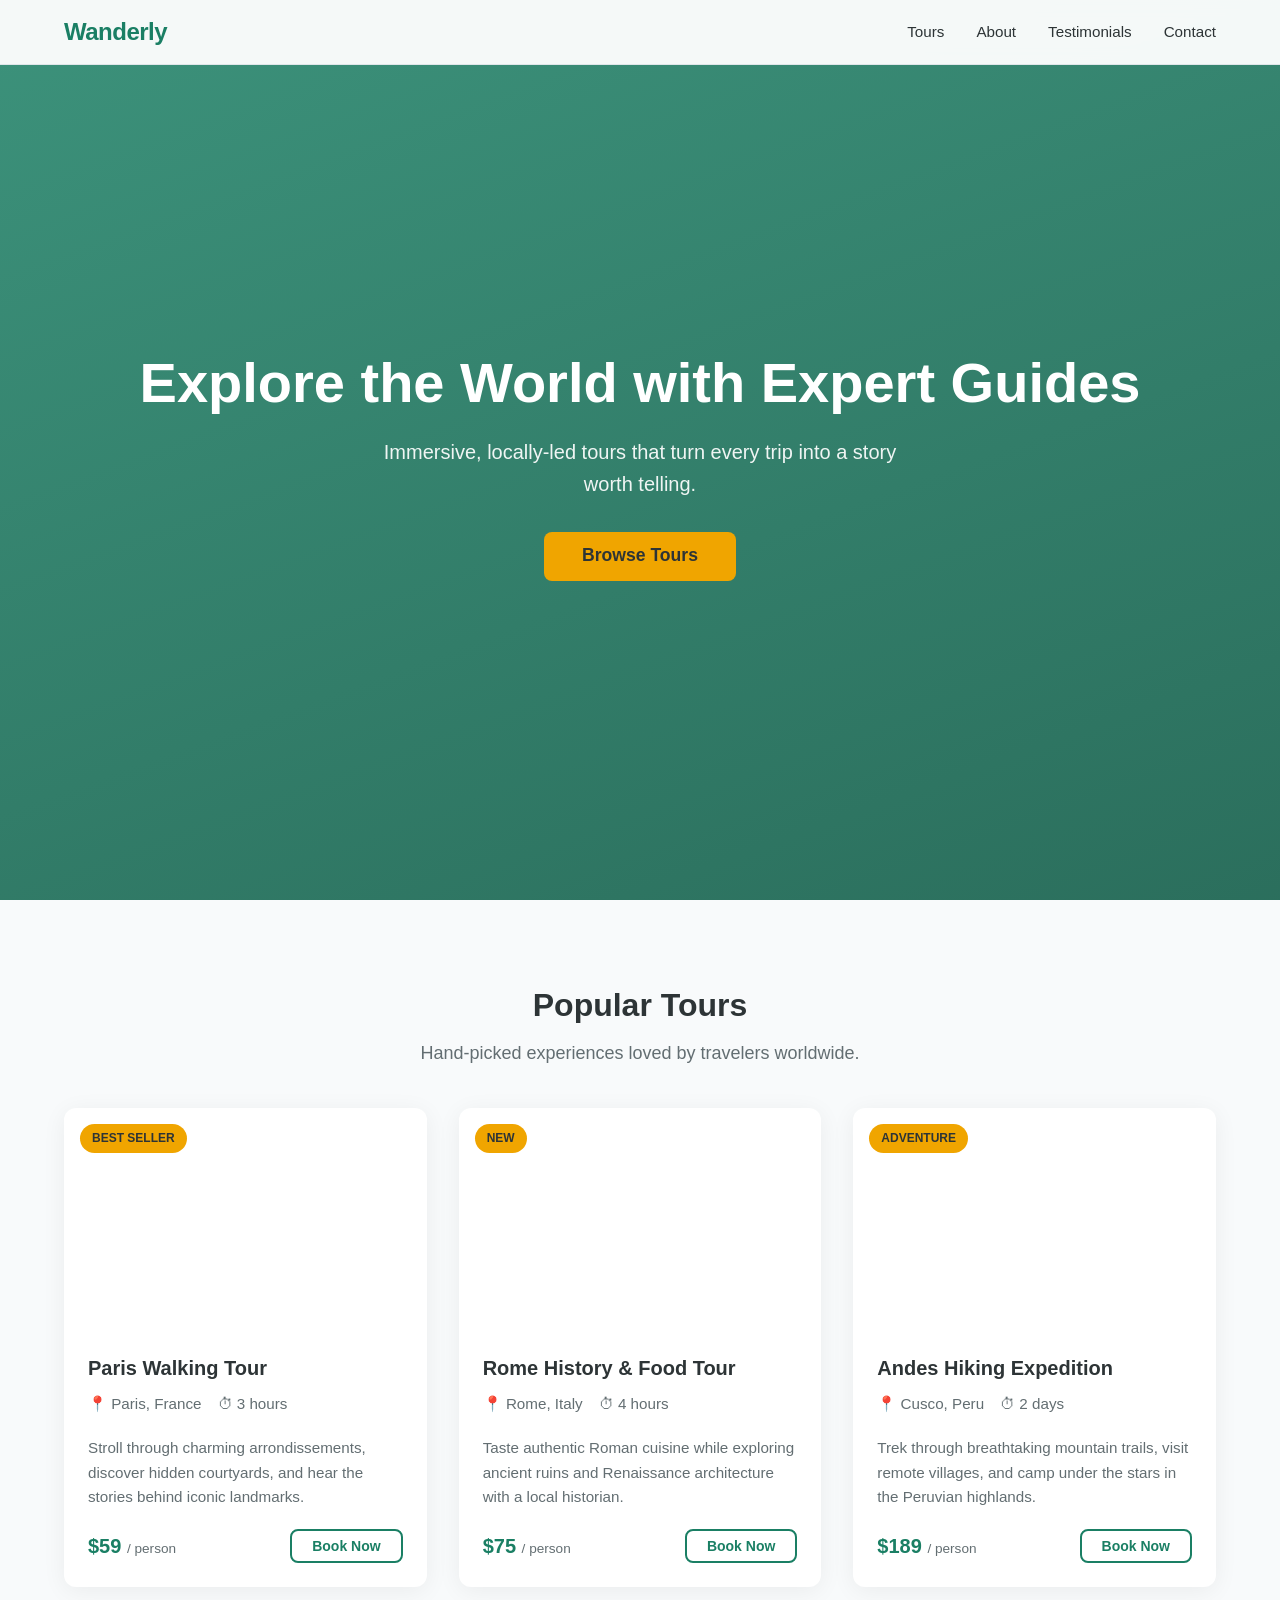
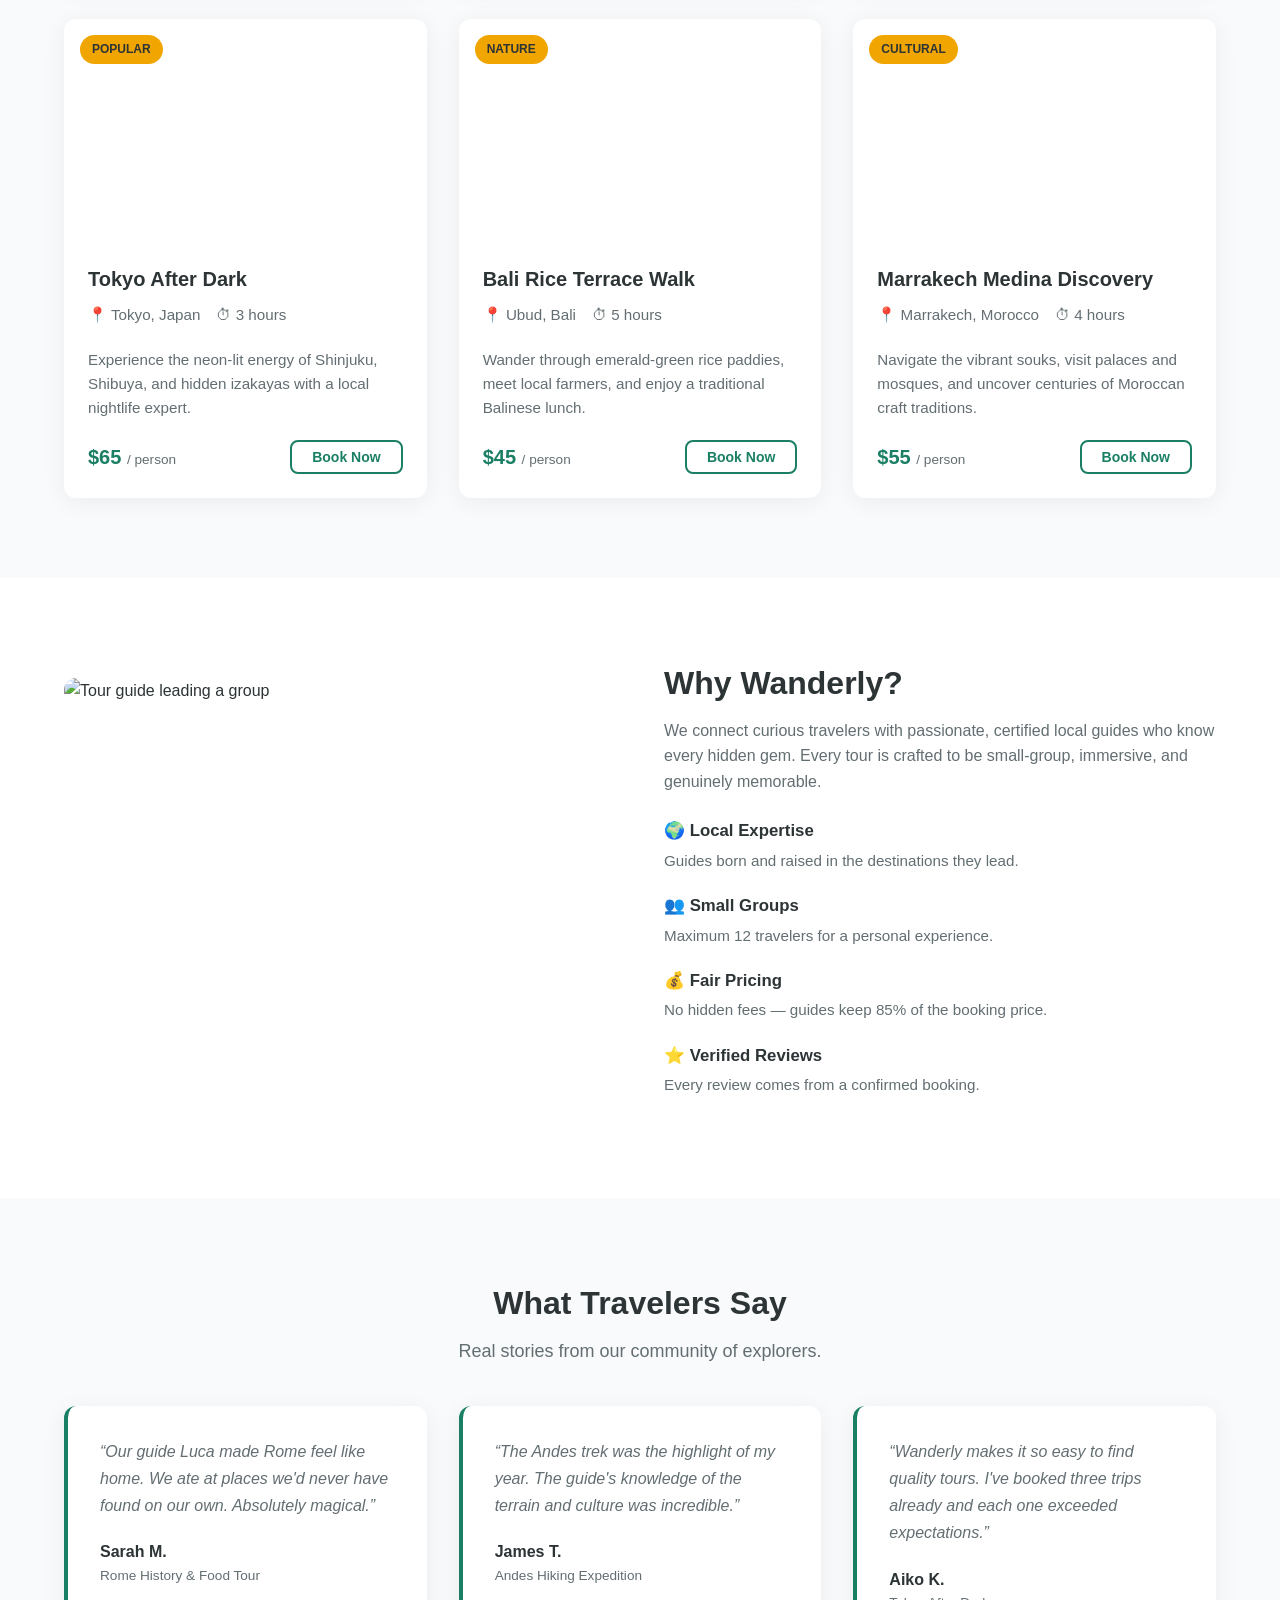
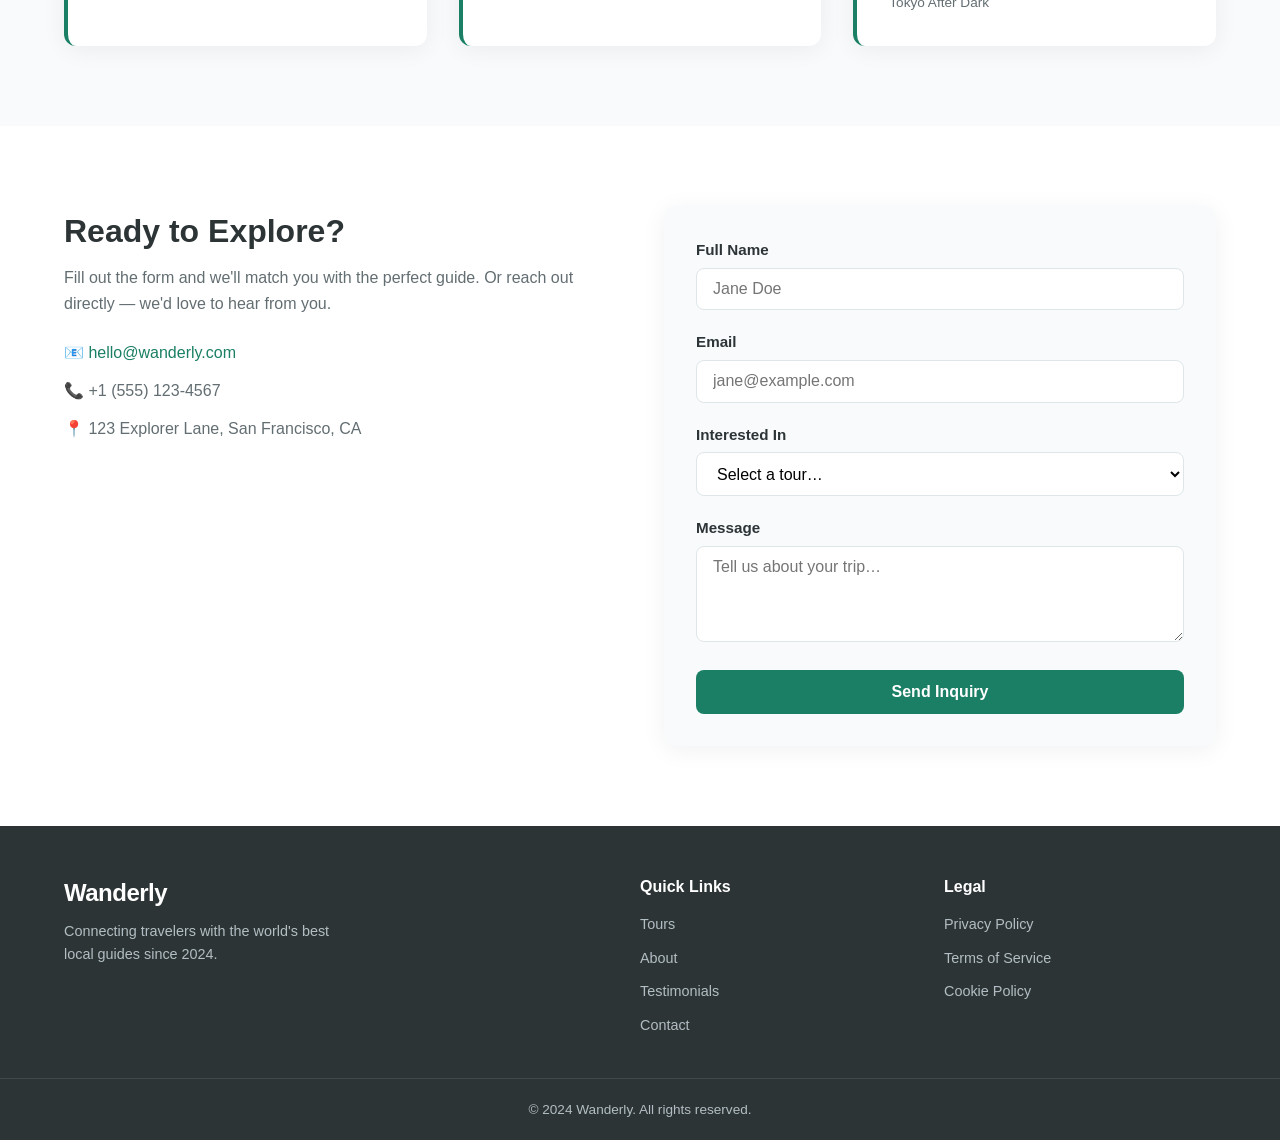
==== index.html @ 82d5ea30 "Add tour guide website with HTML, CSS, and JavaScript Agent-Logs-Url: https://github.com/start-work-" ====
<!DOCTYPE html>
<html lang="en">
<head>
  <meta charset="UTF-8">
  <meta name="viewport" content="width=device-width, initial-scale=1.0">
  <meta name="description" content="Discover unforgettable guided tours with expert local guides. Explore cities, nature, culture, and adventure tours around the world.">
  <title>Wanderly — Expert Tour Guides</title>
  <link rel="stylesheet" href="css/styles.css">
</head>
<body>

  <!-- ========== HEADER / NAVIGATION ========== -->
  <header class="site-header" id="header">
    <div class="container header-inner">
      <a href="#" class="logo">Wanderly</a>
      <nav class="main-nav" id="main-nav">
        <ul class="nav-list">
          <li><a href="#tours">Tours</a></li>
          <li><a href="#about">About</a></li>
          <li><a href="#testimonials">Testimonials</a></li>
          <li><a href="#contact">Contact</a></li>
        </ul>
      </nav>
      <button class="nav-toggle" id="nav-toggle" aria-label="Toggle navigation" aria-expanded="false">
        <span class="hamburger"></span>
      </button>
    </div>
  </header>

  <!-- ========== HERO ========== -->
  <section class="hero" id="hero">
    <div class="container hero-content">
      <h1>Explore the World with&nbsp;Expert&nbsp;Guides</h1>
      <p class="hero-sub">Immersive, locally-led tours that turn every trip into a story worth telling.</p>
      <a href="#tours" class="btn btn-primary">Browse Tours</a>
    </div>
  </section>

  <!-- ========== FEATURED TOURS ========== -->
  <section class="tours" id="tours">
    <div class="container">
      <h2 class="section-title">Popular Tours</h2>
      <p class="section-subtitle">Hand-picked experiences loved by travelers worldwide.</p>

      <div class="tour-grid">
        <!-- Tour Card 1 -->
        <article class="tour-card">
          <div class="tour-card-img" style="background-image:url('https://images.unsplash.com/photo-1499856871958-5b9627545d1a?w=600&q=80')">
            <span class="tour-badge">Best Seller</span>
          </div>
          <div class="tour-card-body">
            <h3>Paris Walking Tour</h3>
            <p class="tour-meta"><span>📍 Paris, France</span> <span>⏱ 3 hours</span></p>
            <p>Stroll through charming arrondissements, discover hidden courtyards, and hear the stories behind iconic landmarks.</p>
            <div class="tour-footer">
              <span class="tour-price">$59 <small>/ person</small></span>
              <a href="#contact" class="btn btn-outline btn-sm">Book Now</a>
            </div>
          </div>
        </article>

        <!-- Tour Card 2 -->
        <article class="tour-card">
          <div class="tour-card-img" style="background-image:url('https://images.unsplash.com/photo-1552832230-c0197dd311b5?w=600&q=80')">
            <span class="tour-badge">New</span>
          </div>
          <div class="tour-card-body">
            <h3>Rome History &amp; Food Tour</h3>
            <p class="tour-meta"><span>📍 Rome, Italy</span> <span>⏱ 4 hours</span></p>
            <p>Taste authentic Roman cuisine while exploring ancient ruins and Renaissance architecture with a local historian.</p>
            <div class="tour-footer">
              <span class="tour-price">$75 <small>/ person</small></span>
              <a href="#contact" class="btn btn-outline btn-sm">Book Now</a>
            </div>
          </div>
        </article>

        <!-- Tour Card 3 -->
        <article class="tour-card">
          <div class="tour-card-img" style="background-image:url('https://images.unsplash.com/photo-1506748686214-e9df14d4d9d0?w=600&q=80')">
            <span class="tour-badge">Adventure</span>
          </div>
          <div class="tour-card-body">
            <h3>Andes Hiking Expedition</h3>
            <p class="tour-meta"><span>📍 Cusco, Peru</span> <span>⏱ 2 days</span></p>
            <p>Trek through breathtaking mountain trails, visit remote villages, and camp under the stars in the Peruvian highlands.</p>
            <div class="tour-footer">
              <span class="tour-price">$189 <small>/ person</small></span>
              <a href="#contact" class="btn btn-outline btn-sm">Book Now</a>
            </div>
          </div>
        </article>

        <!-- Tour Card 4 -->
        <article class="tour-card">
          <div class="tour-card-img" style="background-image:url('https://images.unsplash.com/photo-1540959733332-eab4deabeeaf?w=600&q=80')">
            <span class="tour-badge">Popular</span>
          </div>
          <div class="tour-card-body">
            <h3>Tokyo After Dark</h3>
            <p class="tour-meta"><span>📍 Tokyo, Japan</span> <span>⏱ 3 hours</span></p>
            <p>Experience the neon-lit energy of Shinjuku, Shibuya, and hidden izakayas with a local nightlife expert.</p>
            <div class="tour-footer">
              <span class="tour-price">$65 <small>/ person</small></span>
              <a href="#contact" class="btn btn-outline btn-sm">Book Now</a>
            </div>
          </div>
        </article>

        <!-- Tour Card 5 -->
        <article class="tour-card">
          <div class="tour-card-img" style="background-image:url('https://images.unsplash.com/photo-1547471080-7cc2caa01a7e?w=600&q=80')">
            <span class="tour-badge">Nature</span>
          </div>
          <div class="tour-card-body">
            <h3>Bali Rice Terrace Walk</h3>
            <p class="tour-meta"><span>📍 Ubud, Bali</span> <span>⏱ 5 hours</span></p>
            <p>Wander through emerald-green rice paddies, meet local farmers, and enjoy a traditional Balinese lunch.</p>
            <div class="tour-footer">
              <span class="tour-price">$45 <small>/ person</small></span>
              <a href="#contact" class="btn btn-outline btn-sm">Book Now</a>
            </div>
          </div>
        </article>

        <!-- Tour Card 6 -->
        <article class="tour-card">
          <div class="tour-card-img" style="background-image:url('https://images.unsplash.com/photo-1568797629192-789acf8e4df3?w=600&q=80')">
            <span class="tour-badge">Cultural</span>
          </div>
          <div class="tour-card-body">
            <h3>Marrakech Medina Discovery</h3>
            <p class="tour-meta"><span>📍 Marrakech, Morocco</span> <span>⏱ 4 hours</span></p>
            <p>Navigate the vibrant souks, visit palaces and mosques, and uncover centuries of Moroccan craft traditions.</p>
            <div class="tour-footer">
              <span class="tour-price">$55 <small>/ person</small></span>
              <a href="#contact" class="btn btn-outline btn-sm">Book Now</a>
            </div>
          </div>
        </article>
      </div>
    </div>
  </section>

  <!-- ========== ABOUT ========== -->
  <section class="about" id="about">
    <div class="container about-grid">
      <div class="about-image">
        <img src="https://images.unsplash.com/photo-1522199710521-72d69614c702?w=600&q=80" alt="Tour guide leading a group" loading="lazy">
      </div>
      <div class="about-text">
        <h2 class="section-title">Why Wanderly?</h2>
        <p>We connect curious travelers with passionate, certified local guides who know every hidden gem. Every tour is crafted to be small-group, immersive, and genuinely memorable.</p>
        <ul class="about-features">
          <li>
            <strong>🌍 Local Expertise</strong>
            <span>Guides born and raised in the destinations they lead.</span>
          </li>
          <li>
            <strong>👥 Small Groups</strong>
            <span>Maximum 12 travelers for a personal experience.</span>
          </li>
          <li>
            <strong>💰 Fair Pricing</strong>
            <span>No hidden fees — guides keep 85% of the booking price.</span>
          </li>
          <li>
            <strong>⭐ Verified Reviews</strong>
            <span>Every review comes from a confirmed booking.</span>
          </li>
        </ul>
      </div>
    </div>
  </section>

  <!-- ========== TESTIMONIALS ========== -->
  <section class="testimonials" id="testimonials">
    <div class="container">
      <h2 class="section-title">What Travelers Say</h2>
      <p class="section-subtitle">Real stories from our community of explorers.</p>

      <div class="testimonial-grid">
        <blockquote class="testimonial-card">
          <p>&ldquo;Our guide Luca made Rome feel like home. We ate at places we'd never have found on our own. Absolutely magical.&rdquo;</p>
          <footer>
            <strong>Sarah M.</strong>
            <span>Rome History &amp; Food Tour</span>
          </footer>
        </blockquote>

        <blockquote class="testimonial-card">
          <p>&ldquo;The Andes trek was the highlight of my year. The guide's knowledge of the terrain and culture was incredible.&rdquo;</p>
          <footer>
            <strong>James T.</strong>
            <span>Andes Hiking Expedition</span>
          </footer>
        </blockquote>

        <blockquote class="testimonial-card">
          <p>&ldquo;Wanderly makes it so easy to find quality tours. I've booked three trips already and each one exceeded expectations.&rdquo;</p>
          <footer>
            <strong>Aiko K.</strong>
            <span>Tokyo After Dark</span>
          </footer>
        </blockquote>
      </div>
    </div>
  </section>

  <!-- ========== CONTACT / BOOKING ========== -->
  <section class="contact" id="contact">
    <div class="container contact-grid">
      <div class="contact-text">
        <h2 class="section-title">Ready to Explore?</h2>
        <p>Fill out the form and we'll match you with the perfect guide. Or reach out directly — we'd love to hear from you.</p>
        <ul class="contact-info">
          <li>📧 <a href="mailto:hello@wanderly.com">hello@wanderly.com</a></li>
          <li>📞 +1 (555) 123-4567</li>
          <li>📍 123 Explorer Lane, San Francisco, CA</li>
        </ul>
      </div>
      <form class="contact-form" id="contact-form">
        <div class="form-group">
          <label for="name">Full Name</label>
          <input type="text" id="name" name="name" required placeholder="Jane Doe">
        </div>
        <div class="form-group">
          <label for="email">Email</label>
          <input type="email" id="email" name="email" required placeholder="jane@example.com">
        </div>
        <div class="form-group">
          <label for="tour-select">Interested In</label>
          <select id="tour-select" name="tour">
            <option value="">Select a tour…</option>
            <option value="paris">Paris Walking Tour</option>
            <option value="rome">Rome History &amp; Food Tour</option>
            <option value="andes">Andes Hiking Expedition</option>
            <option value="tokyo">Tokyo After Dark</option>
            <option value="bali">Bali Rice Terrace Walk</option>
            <option value="marrakech">Marrakech Medina Discovery</option>
          </select>
        </div>
        <div class="form-group">
          <label for="message">Message</label>
          <textarea id="message" name="message" rows="4" placeholder="Tell us about your trip…"></textarea>
        </div>
        <button type="submit" class="btn btn-primary btn-block">Send Inquiry</button>
      </form>
    </div>
  </section>

  <!-- ========== FOOTER ========== -->
  <footer class="site-footer">
    <div class="container footer-inner">
      <div class="footer-brand">
        <a href="#" class="logo">Wanderly</a>
        <p>Connecting travelers with the world's best local guides since 2024.</p>
      </div>
      <div class="footer-links">
        <h4>Quick Links</h4>
        <ul>
          <li><a href="#tours">Tours</a></li>
          <li><a href="#about">About</a></li>
          <li><a href="#testimonials">Testimonials</a></li>
          <li><a href="#contact">Contact</a></li>
        </ul>
      </div>
      <div class="footer-links">
        <h4>Legal</h4>
        <ul>
          <li><a href="#">Privacy Policy</a></li>
          <li><a href="#">Terms of Service</a></li>
          <li><a href="#">Cookie Policy</a></li>
        </ul>
      </div>
    </div>
    <div class="footer-bottom">
      <div class="container">
        <p>&copy; 2024 Wanderly. All rights reserved.</p>
      </div>
    </div>
  </footer>

  <script src="js/main.js"></script>
</body>
</html>
---- css/styles.css ----
/* ===================================================
   Wanderly — Tour Guide Website Styles
   =================================================== */

/* ---------- Reset & Base ---------- */
*,
*::before,
*::after {
  margin: 0;
  padding: 0;
  box-sizing: border-box;
}

:root {
  --color-primary: #1a7f64;
  --color-primary-dark: #145f4b;
  --color-primary-light: #e6f5f0;
  --color-accent: #f0a500;
  --color-text: #2d3436;
  --color-text-light: #636e72;
  --color-bg: #ffffff;
  --color-bg-alt: #f8fafb;
  --color-border: #dfe6e9;
  --radius: 12px;
  --radius-sm: 8px;
  --shadow: 0 4px 24px rgba(0, 0, 0, 0.06);
  --shadow-lg: 0 12px 40px rgba(0, 0, 0, 0.10);
  --transition: 0.3s ease;
  --font-sans: 'Segoe UI', Roboto, 'Helvetica Neue', Arial, sans-serif;
  --max-width: 1200px;
}

html {
  scroll-behavior: smooth;
  font-size: 16px;
}

body {
  font-family: var(--font-sans);
  color: var(--color-text);
  background: var(--color-bg);
  line-height: 1.6;
  -webkit-font-smoothing: antialiased;
}

img {
  max-width: 100%;
  display: block;
}

a {
  color: var(--color-primary);
  text-decoration: none;
  transition: color var(--transition);
}

a:hover {
  color: var(--color-primary-dark);
}

ul {
  list-style: none;
}

/* ---------- Container ---------- */
.container {
  width: 100%;
  max-width: var(--max-width);
  margin: 0 auto;
  padding: 0 1.5rem;
}

/* ---------- Buttons ---------- */
.btn {
  display: inline-block;
  font-weight: 600;
  border: 2px solid transparent;
  border-radius: var(--radius-sm);
  cursor: pointer;
  transition: background var(--transition), color var(--transition), border-color var(--transition), transform var(--transition);
  text-align: center;
  padding: 0.75rem 1.75rem;
  font-size: 1rem;
  line-height: 1;
}

.btn:hover {
  transform: translateY(-1px);
}

.btn-primary {
  background: var(--color-primary);
  color: #fff;
}

.btn-primary:hover {
  background: var(--color-primary-dark);
  color: #fff;
}

.btn-outline {
  background: transparent;
  color: var(--color-primary);
  border-color: var(--color-primary);
}

.btn-outline:hover {
  background: var(--color-primary);
  color: #fff;
}

.btn-sm {
  padding: 0.5rem 1.25rem;
  font-size: 0.875rem;
}

.btn-block {
  display: block;
  width: 100%;
}

/* ---------- Section Titles ---------- */
.section-title {
  font-size: 2rem;
  font-weight: 700;
  margin-bottom: 0.5rem;
}

.section-subtitle {
  color: var(--color-text-light);
  font-size: 1.125rem;
  margin-bottom: 2.5rem;
}

/* ===================================================
   HEADER
   =================================================== */
.site-header {
  position: fixed;
  top: 0;
  left: 0;
  width: 100%;
  z-index: 1000;
  background: rgba(255, 255, 255, 0.95);
  backdrop-filter: blur(8px);
  border-bottom: 1px solid var(--color-border);
  transition: box-shadow var(--transition);
}

.site-header.scrolled {
  box-shadow: var(--shadow);
}

.header-inner {
  display: flex;
  align-items: center;
  justify-content: space-between;
  height: 64px;
}

.logo {
  font-size: 1.5rem;
  font-weight: 800;
  color: var(--color-primary);
  letter-spacing: -0.5px;
}

.logo:hover {
  color: var(--color-primary-dark);
}

.nav-list {
  display: flex;
  gap: 2rem;
}

.nav-list a {
  color: var(--color-text);
  font-weight: 500;
  font-size: 0.95rem;
  position: relative;
}

.nav-list a::after {
  content: '';
  position: absolute;
  bottom: -4px;
  left: 0;
  width: 0;
  height: 2px;
  background: var(--color-primary);
  transition: width var(--transition);
}

.nav-list a:hover {
  color: var(--color-primary);
}

.nav-list a:hover::after {
  width: 100%;
}

/* Hamburger */
.nav-toggle {
  display: none;
  background: none;
  border: none;
  cursor: pointer;
  padding: 0.5rem;
}

.hamburger,
.hamburger::before,
.hamburger::after {
  display: block;
  width: 24px;
  height: 2px;
  background: var(--color-text);
  border-radius: 2px;
  transition: transform var(--transition), opacity var(--transition);
}

.hamburger {
  position: relative;
}

.hamburger::before,
.hamburger::after {
  content: '';
  position: absolute;
  left: 0;
}

.hamburger::before {
  top: -7px;
}

.hamburger::after {
  top: 7px;
}

/* Active hamburger */
.nav-toggle.active .hamburger {
  background: transparent;
}

.nav-toggle.active .hamburger::before {
  top: 0;
  transform: rotate(45deg);
}

.nav-toggle.active .hamburger::after {
  top: 0;
  transform: rotate(-45deg);
}

/* ===================================================
   HERO
   =================================================== */
.hero {
  min-height: 100vh;
  display: flex;
  align-items: center;
  justify-content: center;
  text-align: center;
  background:
    linear-gradient(160deg, rgba(26, 127, 100, 0.85), rgba(20, 95, 75, 0.9)),
    url('https://images.unsplash.com/photo-1469854523086-cc02fe5d8800?w=1600&q=80') center / cover no-repeat;
  color: #fff;
  padding: 6rem 1.5rem 4rem;
}

.hero h1 {
  font-size: clamp(2.25rem, 5vw, 3.5rem);
  font-weight: 800;
  line-height: 1.15;
  margin-bottom: 1.25rem;
}

.hero-sub {
  font-size: clamp(1rem, 2.5vw, 1.25rem);
  max-width: 560px;
  margin: 0 auto 2rem;
  opacity: 0.92;
}

.hero .btn-primary {
  background: var(--color-accent);
  color: var(--color-text);
  font-size: 1.1rem;
  padding: 0.85rem 2.25rem;
}

.hero .btn-primary:hover {
  background: #d89200;
  color: #fff;
}

/* ===================================================
   TOURS
   =================================================== */
.tours {
  padding: 5rem 0;
  background: var(--color-bg-alt);
  text-align: center;
}

.tour-grid {
  display: grid;
  grid-template-columns: repeat(auto-fill, minmax(340px, 1fr));
  gap: 2rem;
  text-align: left;
}

.tour-card {
  background: var(--color-bg);
  border-radius: var(--radius);
  overflow: hidden;
  box-shadow: var(--shadow);
  transition: transform var(--transition), box-shadow var(--transition);
}

.tour-card:hover {
  transform: translateY(-4px);
  box-shadow: var(--shadow-lg);
}

.tour-card-img {
  height: 220px;
  background-size: cover;
  background-position: center;
  position: relative;
}

.tour-badge {
  position: absolute;
  top: 1rem;
  left: 1rem;
  background: var(--color-accent);
  color: var(--color-text);
  font-weight: 700;
  font-size: 0.75rem;
  text-transform: uppercase;
  padding: 0.3rem 0.75rem;
  border-radius: 50px;
}

.tour-card-body {
  padding: 1.5rem;
}

.tour-card-body h3 {
  font-size: 1.25rem;
  margin-bottom: 0.5rem;
}

.tour-meta {
  display: flex;
  gap: 1rem;
  color: var(--color-text-light);
  font-size: 0.875rem;
  margin-bottom: 0.75rem;
}

.tour-card-body > p {
  color: var(--color-text-light);
  font-size: 0.95rem;
  margin-bottom: 1.25rem;
}

.tour-footer {
  display: flex;
  align-items: center;
  justify-content: space-between;
}

.tour-price {
  font-size: 1.25rem;
  font-weight: 700;
  color: var(--color-primary);
}

.tour-price small {
  font-weight: 400;
  font-size: 0.85rem;
  color: var(--color-text-light);
}

/* ===================================================
   ABOUT
   =================================================== */
.about {
  padding: 5rem 0;
}

.about-grid {
  display: grid;
  grid-template-columns: 1fr 1fr;
  gap: 3rem;
  align-items: center;
}

.about-image img {
  border-radius: var(--radius);
  object-fit: cover;
  width: 100%;
  height: 420px;
}

.about-text .section-title {
  text-align: left;
}

.about-text p {
  color: var(--color-text-light);
  margin-bottom: 1.5rem;
}

.about-features li {
  margin-bottom: 1.25rem;
}

.about-features strong {
  display: block;
  font-size: 1.05rem;
  margin-bottom: 0.15rem;
}

.about-features span {
  color: var(--color-text-light);
  font-size: 0.95rem;
}

/* ===================================================
   TESTIMONIALS
   =================================================== */
.testimonials {
  padding: 5rem 0;
  background: var(--color-bg-alt);
  text-align: center;
}

.testimonial-grid {
  display: grid;
  grid-template-columns: repeat(auto-fill, minmax(300px, 1fr));
  gap: 2rem;
  text-align: left;
}

.testimonial-card {
  background: var(--color-bg);
  border-radius: var(--radius);
  padding: 2rem;
  box-shadow: var(--shadow);
  border-left: 4px solid var(--color-primary);
}

.testimonial-card p {
  font-style: italic;
  color: var(--color-text-light);
  margin-bottom: 1.25rem;
  line-height: 1.7;
}

.testimonial-card footer {
  display: flex;
  flex-direction: column;
}

.testimonial-card footer strong {
  font-size: 1rem;
}

.testimonial-card footer span {
  font-size: 0.85rem;
  color: var(--color-text-light);
}

/* ===================================================
   CONTACT
   =================================================== */
.contact {
  padding: 5rem 0;
}

.contact-grid {
  display: grid;
  grid-template-columns: 1fr 1fr;
  gap: 3rem;
  align-items: start;
}

.contact-text .section-title {
  text-align: left;
}

.contact-text p {
  color: var(--color-text-light);
  margin-bottom: 1.5rem;
}

.contact-info li {
  margin-bottom: 0.75rem;
  color: var(--color-text-light);
}

.contact-info a {
  color: var(--color-primary);
}

/* Form */
.contact-form {
  background: var(--color-bg-alt);
  padding: 2rem;
  border-radius: var(--radius);
  box-shadow: var(--shadow);
}

.form-group {
  margin-bottom: 1.25rem;
}

.form-group label {
  display: block;
  font-weight: 600;
  margin-bottom: 0.35rem;
  font-size: 0.95rem;
}

.form-group input,
.form-group select,
.form-group textarea {
  width: 100%;
  padding: 0.7rem 1rem;
  border: 1px solid var(--color-border);
  border-radius: var(--radius-sm);
  font-family: inherit;
  font-size: 1rem;
  transition: border-color var(--transition), box-shadow var(--transition);
  background: var(--color-bg);
}

.form-group input:focus,
.form-group select:focus,
.form-group textarea:focus {
  outline: none;
  border-color: var(--color-primary);
  box-shadow: 0 0 0 3px var(--color-primary-light);
}

/* ===================================================
   FOOTER
   =================================================== */
.site-footer {
  background: var(--color-text);
  color: #b2bec3;
  padding-top: 3rem;
}

.footer-inner {
  display: grid;
  grid-template-columns: 2fr 1fr 1fr;
  gap: 2rem;
  padding-bottom: 2rem;
}

.footer-brand .logo {
  color: #fff;
  margin-bottom: 0.5rem;
  display: inline-block;
}

.footer-brand p {
  font-size: 0.9rem;
  max-width: 280px;
}

.footer-links h4 {
  color: #fff;
  font-size: 1rem;
  margin-bottom: 0.75rem;
}

.footer-links a {
  color: #b2bec3;
  font-size: 0.9rem;
}

.footer-links a:hover {
  color: #fff;
}

.footer-links li {
  margin-bottom: 0.5rem;
}

.footer-bottom {
  border-top: 1px solid rgba(255, 255, 255, 0.1);
  padding: 1.25rem 0;
  text-align: center;
  font-size: 0.85rem;
}

/* ===================================================
   RESPONSIVE
   =================================================== */
@media (max-width: 900px) {
  .about-grid,
  .contact-grid {
    grid-template-columns: 1fr;
  }

  .about-image img {
    height: 300px;
  }

  .footer-inner {
    grid-template-columns: 1fr;
    text-align: center;
  }

  .footer-brand p {
    max-width: 100%;
  }
}

@media (max-width: 768px) {
  /* Mobile nav */
  .nav-toggle {
    display: block;
  }

  .main-nav {
    position: fixed;
    top: 64px;
    right: -100%;
    width: 260px;
    height: calc(100vh - 64px);
    background: var(--color-bg);
    box-shadow: var(--shadow-lg);
    transition: right var(--transition);
    padding: 2rem 1.5rem;
  }

  .main-nav.open {
    right: 0;
  }

  .nav-list {
    flex-direction: column;
    gap: 1.25rem;
  }

  .nav-list a {
    font-size: 1.1rem;
  }

  .tour-grid {
    grid-template-columns: 1fr;
  }

  .section-title {
    font-size: 1.6rem;
  }
}
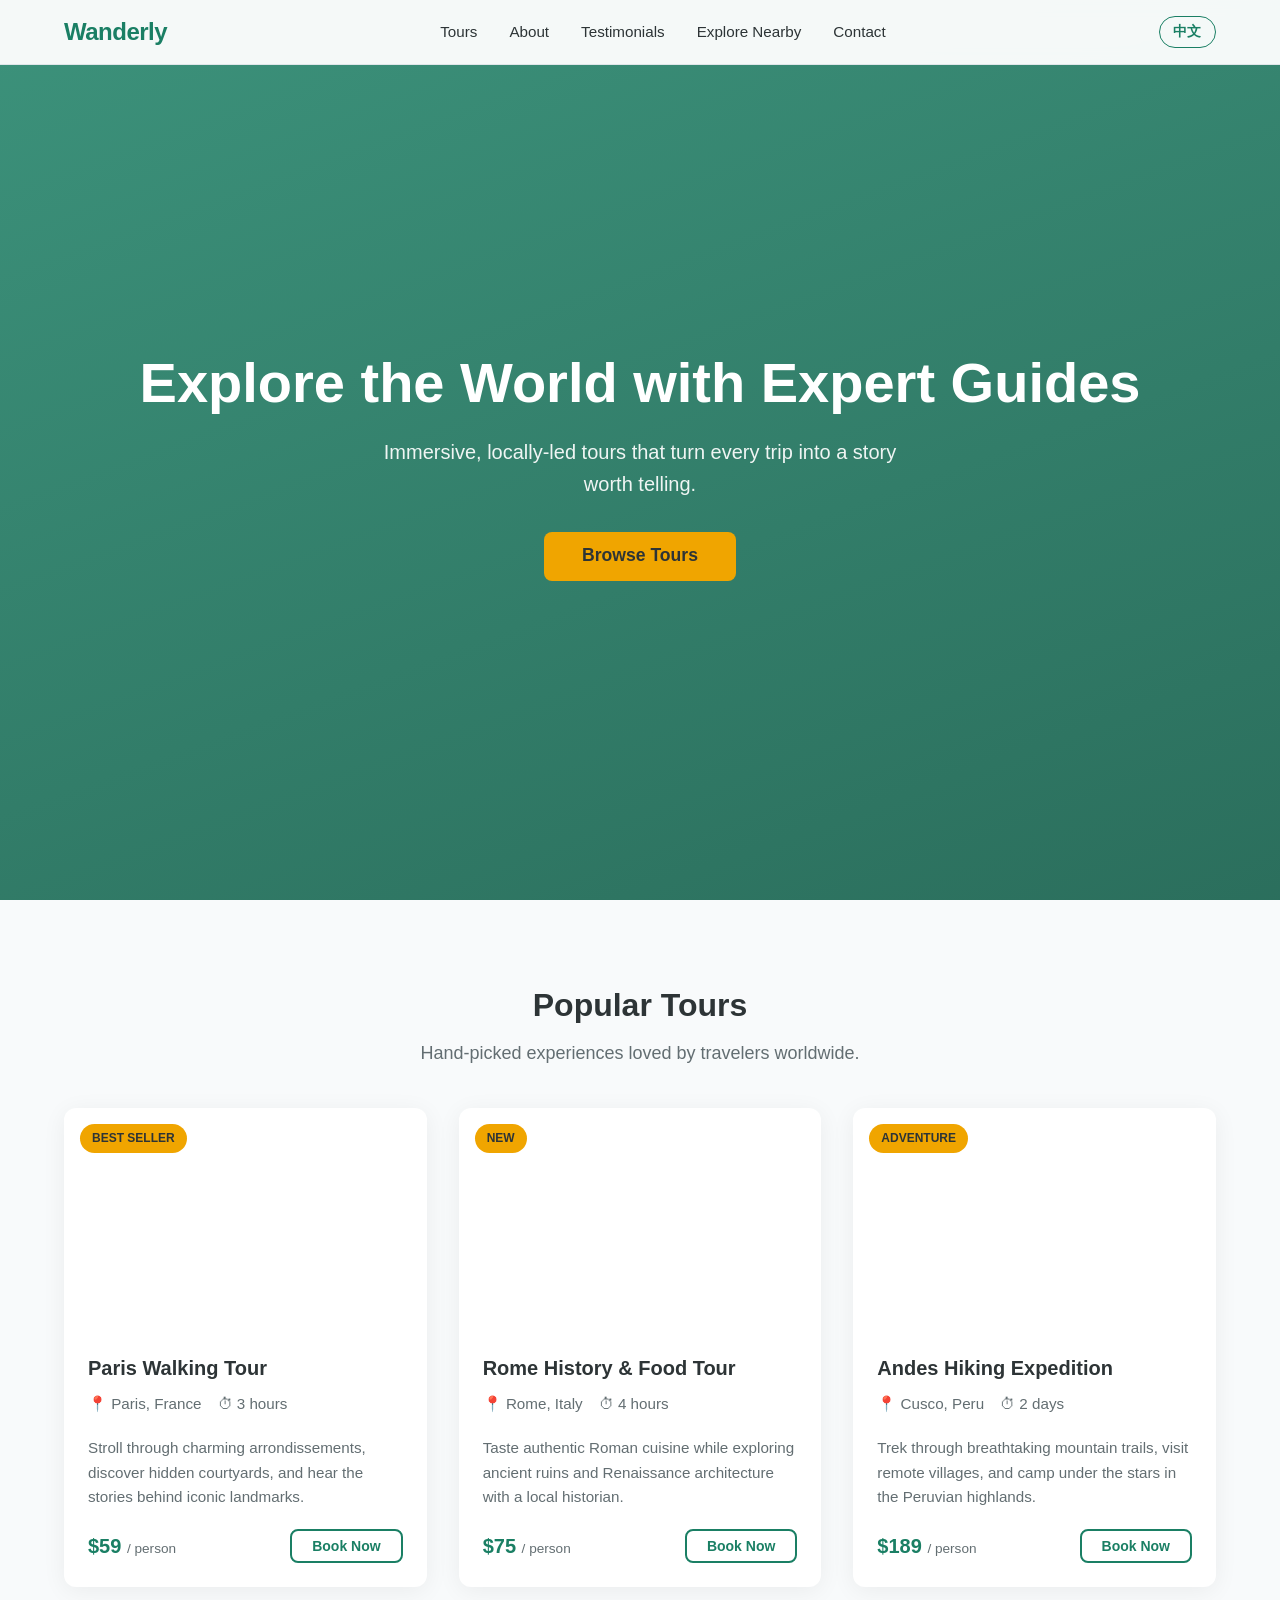
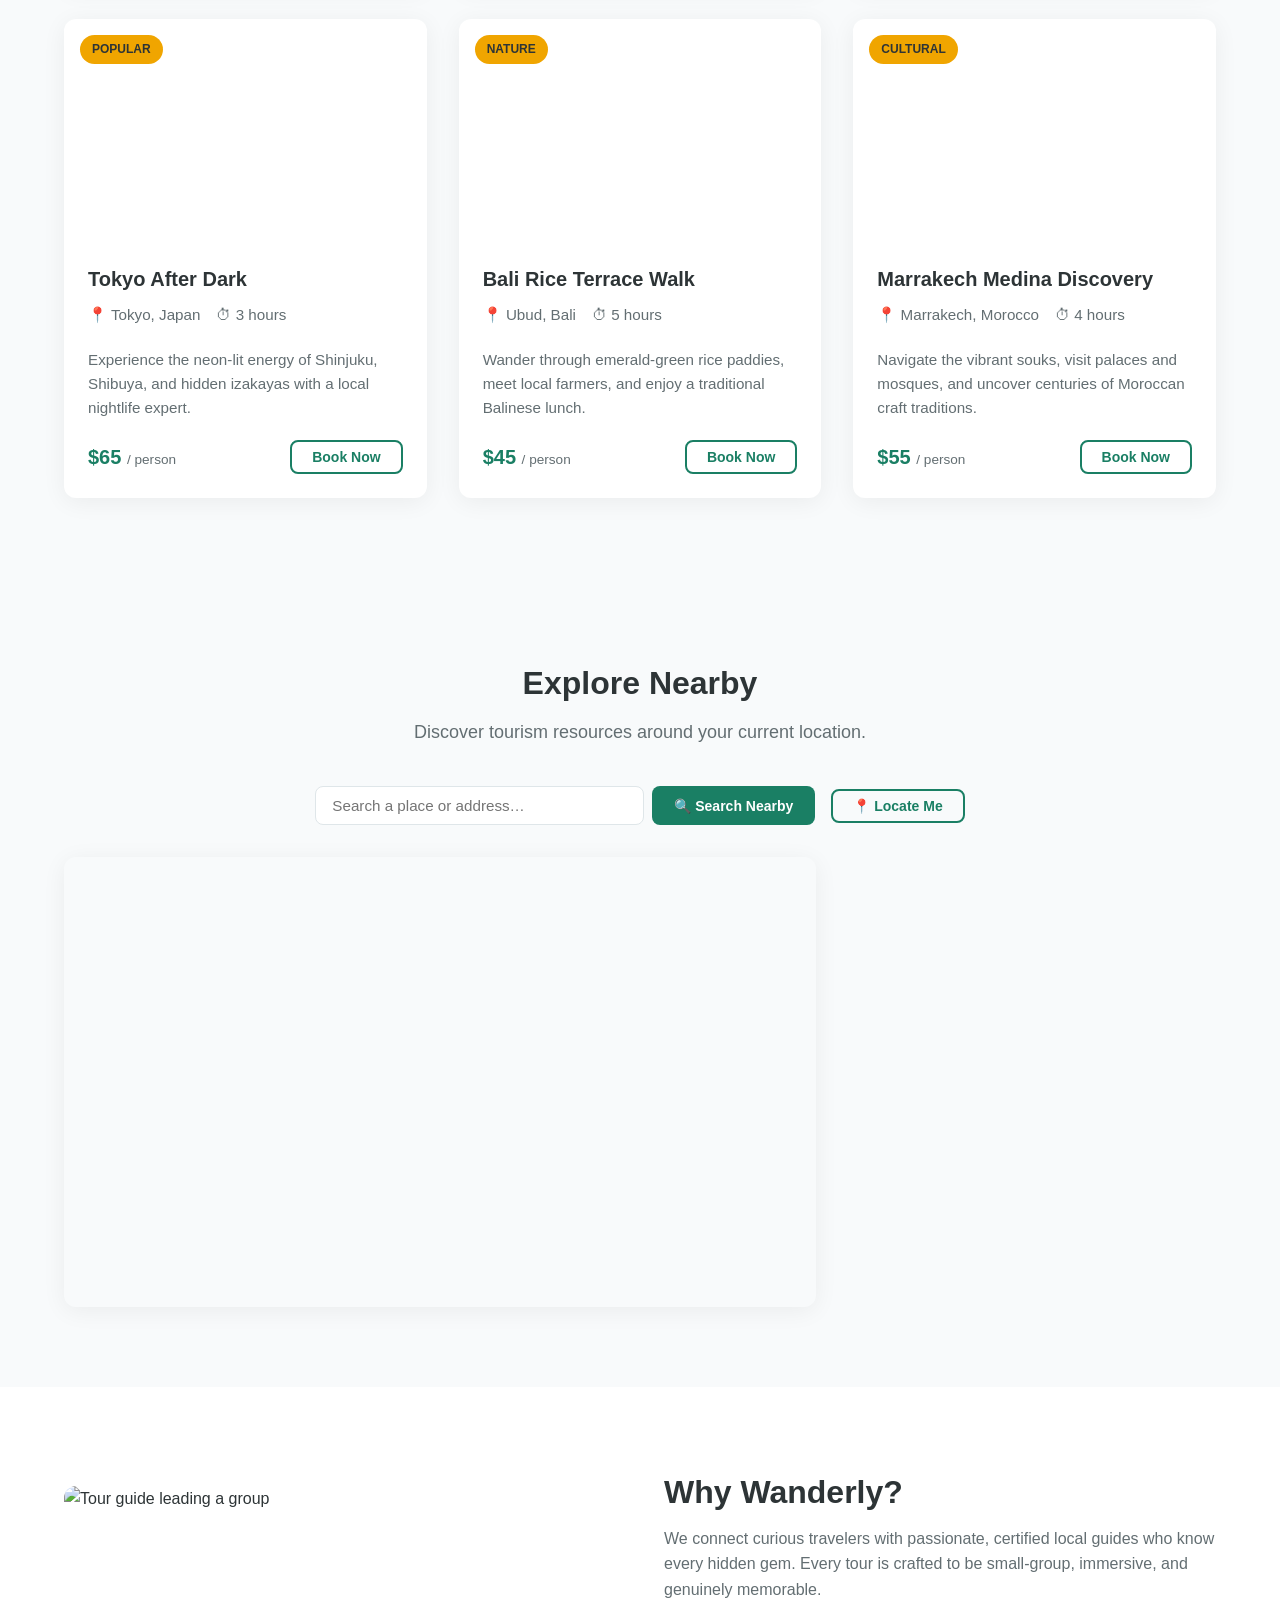
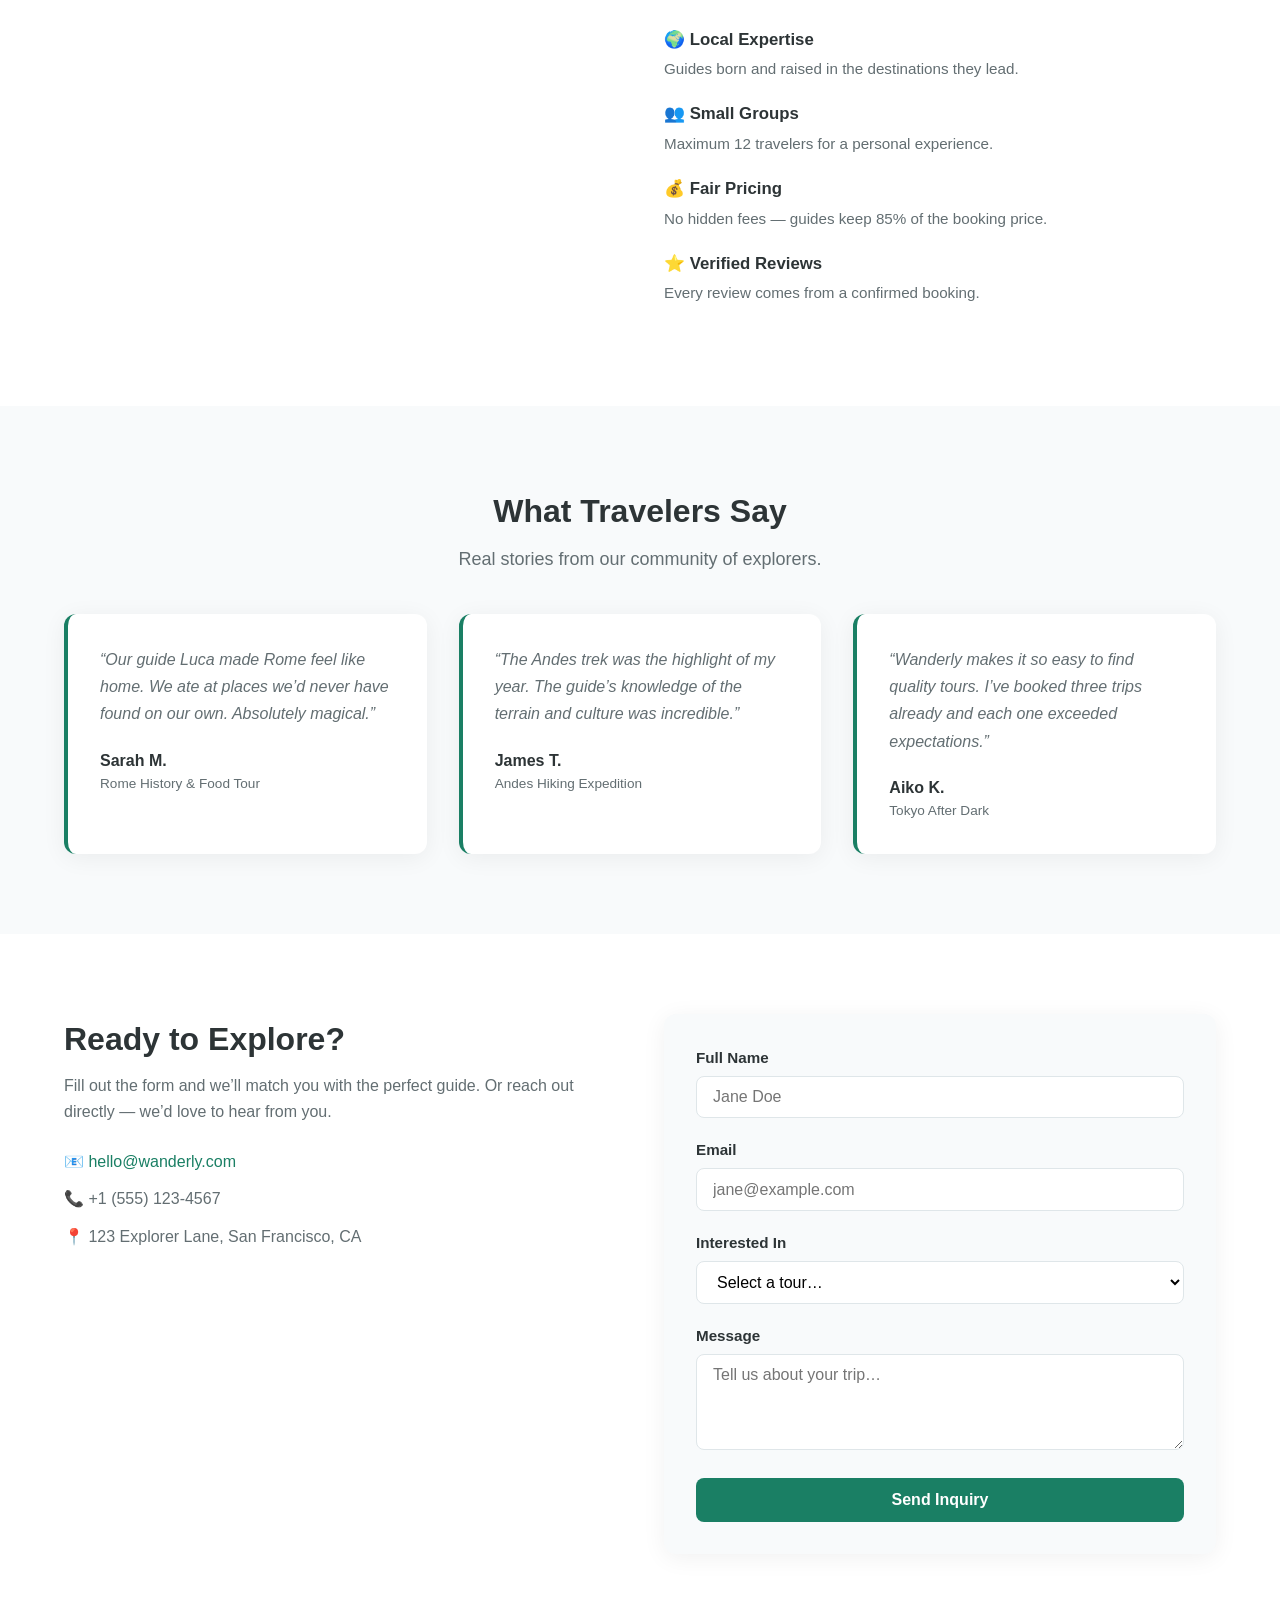
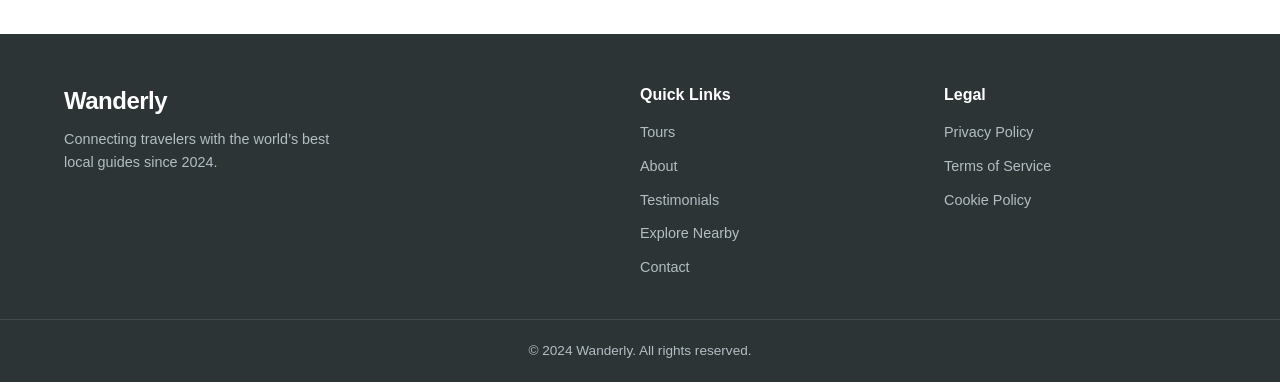
==== commit 0f90c94f: "Add i18n (Chinese/English) support and Explore Nearby map section with Leaflet.js + Overpass API Age" ====
--- a/index.html
+++ b/index.html
@@ -5,6 +5,9 @@
   <meta name="viewport" content="width=device-width, initial-scale=1.0">
   <meta name="description" content="Discover unforgettable guided tours with expert local guides. Explore cities, nature, culture, and adventure tours around the world.">
   <title>Wanderly — Expert Tour Guides</title>
+  <link rel="stylesheet" href="https://unpkg.com/leaflet@1.9.4/dist/leaflet.css"
+    integrity="sha256-p4NxAoJBhIIN+hmNHrzRCf9tD/miZyoHS5obTRR9BMY="
+    crossorigin="">
   <link rel="stylesheet" href="css/styles.css">
 </head>
 <body>
@@ -15,46 +18,50 @@
       <a href="#" class="logo">Wanderly</a>
       <nav class="main-nav" id="main-nav">
         <ul class="nav-list">
-          <li><a href="#tours">Tours</a></li>
-          <li><a href="#about">About</a></li>
-          <li><a href="#testimonials">Testimonials</a></li>
-          <li><a href="#contact">Contact</a></li>
+          <li><a href="#tours" data-i18n="nav.tours">Tours</a></li>
+          <li><a href="#about" data-i18n="nav.about">About</a></li>
+          <li><a href="#testimonials" data-i18n="nav.testimonials">Testimonials</a></li>
+          <li><a href="#explore" data-i18n="nav.explore">Explore Nearby</a></li>
+          <li><a href="#contact" data-i18n="nav.contact">Contact</a></li>
         </ul>
       </nav>
-      <button class="nav-toggle" id="nav-toggle" aria-label="Toggle navigation" aria-expanded="false">
-        <span class="hamburger"></span>
-      </button>
+      <div class="header-actions">
+        <button class="lang-toggle" id="lang-toggle" aria-label="Switch language" data-i18n="lang.switch">中文</button>
+        <button class="nav-toggle" id="nav-toggle" aria-label="Toggle navigation" aria-expanded="false">
+          <span class="hamburger"></span>
+        </button>
+      </div>
     </div>
   </header>
 
   <!-- ========== HERO ========== -->
   <section class="hero" id="hero">
     <div class="container hero-content">
-      <h1>Explore the World with&nbsp;Expert&nbsp;Guides</h1>
-      <p class="hero-sub">Immersive, locally-led tours that turn every trip into a story worth telling.</p>
-      <a href="#tours" class="btn btn-primary">Browse Tours</a>
+      <h1 data-i18n="hero.title">Explore the World with&nbsp;Expert&nbsp;Guides</h1>
+      <p class="hero-sub" data-i18n="hero.subtitle">Immersive, locally-led tours that turn every trip into a story worth telling.</p>
+      <a href="#tours" class="btn btn-primary" data-i18n="hero.cta">Browse Tours</a>
     </div>
   </section>
 
   <!-- ========== FEATURED TOURS ========== -->
   <section class="tours" id="tours">
     <div class="container">
-      <h2 class="section-title">Popular Tours</h2>
-      <p class="section-subtitle">Hand-picked experiences loved by travelers worldwide.</p>
+      <h2 class="section-title" data-i18n="tours.title">Popular Tours</h2>
+      <p class="section-subtitle" data-i18n="tours.subtitle">Hand-picked experiences loved by travelers worldwide.</p>
 
       <div class="tour-grid">
         <!-- Tour Card 1 -->
         <article class="tour-card">
           <div class="tour-card-img" style="background-image:url('https://images.unsplash.com/photo-1499856871958-5b9627545d1a?w=600&q=80')">
-            <span class="tour-badge">Best Seller</span>
-          </div>
-          <div class="tour-card-body">
-            <h3>Paris Walking Tour</h3>
-            <p class="tour-meta"><span>📍 Paris, France</span> <span>⏱ 3 hours</span></p>
-            <p>Stroll through charming arrondissements, discover hidden courtyards, and hear the stories behind iconic landmarks.</p>
-            <div class="tour-footer">
-              <span class="tour-price">$59 <small>/ person</small></span>
-              <a href="#contact" class="btn btn-outline btn-sm">Book Now</a>
+            <span class="tour-badge" data-i18n="tours.badge.bestseller">Best Seller</span>
+          </div>
+          <div class="tour-card-body">
+            <h3 data-i18n="tours.paris.title">Paris Walking Tour</h3>
+            <p class="tour-meta"><span data-i18n="tours.paris.meta">📍 Paris, France</span> <span data-i18n="tours.paris.duration">⏱ 3 hours</span></p>
+            <p data-i18n="tours.paris.desc">Stroll through charming arrondissements, discover hidden courtyards, and hear the stories behind iconic landmarks.</p>
+            <div class="tour-footer">
+              <span class="tour-price">$59 <small data-i18n="tours.price.person">/ person</small></span>
+              <a href="#contact" class="btn btn-outline btn-sm" data-i18n="tours.book">Book Now</a>
             </div>
           </div>
         </article>
@@ -62,15 +69,15 @@
         <!-- Tour Card 2 -->
         <article class="tour-card">
           <div class="tour-card-img" style="background-image:url('https://images.unsplash.com/photo-1552832230-c0197dd311b5?w=600&q=80')">
-            <span class="tour-badge">New</span>
-          </div>
-          <div class="tour-card-body">
-            <h3>Rome History &amp; Food Tour</h3>
-            <p class="tour-meta"><span>📍 Rome, Italy</span> <span>⏱ 4 hours</span></p>
-            <p>Taste authentic Roman cuisine while exploring ancient ruins and Renaissance architecture with a local historian.</p>
-            <div class="tour-footer">
-              <span class="tour-price">$75 <small>/ person</small></span>
-              <a href="#contact" class="btn btn-outline btn-sm">Book Now</a>
+            <span class="tour-badge" data-i18n="tours.badge.new">New</span>
+          </div>
+          <div class="tour-card-body">
+            <h3 data-i18n="tours.rome.title">Rome History &amp; Food Tour</h3>
+            <p class="tour-meta"><span data-i18n="tours.rome.meta">📍 Rome, Italy</span> <span data-i18n="tours.rome.duration">⏱ 4 hours</span></p>
+            <p data-i18n="tours.rome.desc">Taste authentic Roman cuisine while exploring ancient ruins and Renaissance architecture with a local historian.</p>
+            <div class="tour-footer">
+              <span class="tour-price">$75 <small data-i18n="tours.price.person">/ person</small></span>
+              <a href="#contact" class="btn btn-outline btn-sm" data-i18n="tours.book">Book Now</a>
             </div>
           </div>
         </article>
@@ -78,15 +85,15 @@
         <!-- Tour Card 3 -->
         <article class="tour-card">
           <div class="tour-card-img" style="background-image:url('https://images.unsplash.com/photo-1506748686214-e9df14d4d9d0?w=600&q=80')">
-            <span class="tour-badge">Adventure</span>
-          </div>
-          <div class="tour-card-body">
-            <h3>Andes Hiking Expedition</h3>
-            <p class="tour-meta"><span>📍 Cusco, Peru</span> <span>⏱ 2 days</span></p>
-            <p>Trek through breathtaking mountain trails, visit remote villages, and camp under the stars in the Peruvian highlands.</p>
-            <div class="tour-footer">
-              <span class="tour-price">$189 <small>/ person</small></span>
-              <a href="#contact" class="btn btn-outline btn-sm">Book Now</a>
+            <span class="tour-badge" data-i18n="tours.badge.adventure">Adventure</span>
+          </div>
+          <div class="tour-card-body">
+            <h3 data-i18n="tours.andes.title">Andes Hiking Expedition</h3>
+            <p class="tour-meta"><span data-i18n="tours.andes.meta">📍 Cusco, Peru</span> <span data-i18n="tours.andes.duration">⏱ 2 days</span></p>
+            <p data-i18n="tours.andes.desc">Trek through breathtaking mountain trails, visit remote villages, and camp under the stars in the Peruvian highlands.</p>
+            <div class="tour-footer">
+              <span class="tour-price">$189 <small data-i18n="tours.price.person">/ person</small></span>
+              <a href="#contact" class="btn btn-outline btn-sm" data-i18n="tours.book">Book Now</a>
             </div>
           </div>
         </article>
@@ -94,15 +101,15 @@
         <!-- Tour Card 4 -->
         <article class="tour-card">
           <div class="tour-card-img" style="background-image:url('https://images.unsplash.com/photo-1540959733332-eab4deabeeaf?w=600&q=80')">
-            <span class="tour-badge">Popular</span>
-          </div>
-          <div class="tour-card-body">
-            <h3>Tokyo After Dark</h3>
-            <p class="tour-meta"><span>📍 Tokyo, Japan</span> <span>⏱ 3 hours</span></p>
-            <p>Experience the neon-lit energy of Shinjuku, Shibuya, and hidden izakayas with a local nightlife expert.</p>
-            <div class="tour-footer">
-              <span class="tour-price">$65 <small>/ person</small></span>
-              <a href="#contact" class="btn btn-outline btn-sm">Book Now</a>
+            <span class="tour-badge" data-i18n="tours.badge.popular">Popular</span>
+          </div>
+          <div class="tour-card-body">
+            <h3 data-i18n="tours.tokyo.title">Tokyo After Dark</h3>
+            <p class="tour-meta"><span data-i18n="tours.tokyo.meta">📍 Tokyo, Japan</span> <span data-i18n="tours.tokyo.duration">⏱ 3 hours</span></p>
+            <p data-i18n="tours.tokyo.desc">Experience the neon-lit energy of Shinjuku, Shibuya, and hidden izakayas with a local nightlife expert.</p>
+            <div class="tour-footer">
+              <span class="tour-price">$65 <small data-i18n="tours.price.person">/ person</small></span>
+              <a href="#contact" class="btn btn-outline btn-sm" data-i18n="tours.book">Book Now</a>
             </div>
           </div>
         </article>
@@ -110,15 +117,15 @@
         <!-- Tour Card 5 -->
         <article class="tour-card">
           <div class="tour-card-img" style="background-image:url('https://images.unsplash.com/photo-1547471080-7cc2caa01a7e?w=600&q=80')">
-            <span class="tour-badge">Nature</span>
-          </div>
-          <div class="tour-card-body">
-            <h3>Bali Rice Terrace Walk</h3>
-            <p class="tour-meta"><span>📍 Ubud, Bali</span> <span>⏱ 5 hours</span></p>
-            <p>Wander through emerald-green rice paddies, meet local farmers, and enjoy a traditional Balinese lunch.</p>
-            <div class="tour-footer">
-              <span class="tour-price">$45 <small>/ person</small></span>
-              <a href="#contact" class="btn btn-outline btn-sm">Book Now</a>
+            <span class="tour-badge" data-i18n="tours.badge.nature">Nature</span>
+          </div>
+          <div class="tour-card-body">
+            <h3 data-i18n="tours.bali.title">Bali Rice Terrace Walk</h3>
+            <p class="tour-meta"><span data-i18n="tours.bali.meta">📍 Ubud, Bali</span> <span data-i18n="tours.bali.duration">⏱ 5 hours</span></p>
+            <p data-i18n="tours.bali.desc">Wander through emerald-green rice paddies, meet local farmers, and enjoy a traditional Balinese lunch.</p>
+            <div class="tour-footer">
+              <span class="tour-price">$45 <small data-i18n="tours.price.person">/ person</small></span>
+              <a href="#contact" class="btn btn-outline btn-sm" data-i18n="tours.book">Book Now</a>
             </div>
           </div>
         </article>
@@ -126,18 +133,43 @@
         <!-- Tour Card 6 -->
         <article class="tour-card">
           <div class="tour-card-img" style="background-image:url('https://images.unsplash.com/photo-1568797629192-789acf8e4df3?w=600&q=80')">
-            <span class="tour-badge">Cultural</span>
-          </div>
-          <div class="tour-card-body">
-            <h3>Marrakech Medina Discovery</h3>
-            <p class="tour-meta"><span>📍 Marrakech, Morocco</span> <span>⏱ 4 hours</span></p>
-            <p>Navigate the vibrant souks, visit palaces and mosques, and uncover centuries of Moroccan craft traditions.</p>
-            <div class="tour-footer">
-              <span class="tour-price">$55 <small>/ person</small></span>
-              <a href="#contact" class="btn btn-outline btn-sm">Book Now</a>
-            </div>
-          </div>
-        </article>
+            <span class="tour-badge" data-i18n="tours.badge.cultural">Cultural</span>
+          </div>
+          <div class="tour-card-body">
+            <h3 data-i18n="tours.marrakech.title">Marrakech Medina Discovery</h3>
+            <p class="tour-meta"><span data-i18n="tours.marrakech.meta">📍 Marrakech, Morocco</span> <span data-i18n="tours.marrakech.duration">⏱ 4 hours</span></p>
+            <p data-i18n="tours.marrakech.desc">Navigate the vibrant souks, visit palaces and mosques, and uncover centuries of Moroccan craft traditions.</p>
+            <div class="tour-footer">
+              <span class="tour-price">$55 <small data-i18n="tours.price.person">/ person</small></span>
+              <a href="#contact" class="btn btn-outline btn-sm" data-i18n="tours.book">Book Now</a>
+            </div>
+          </div>
+        </article>
+      </div>
+    </div>
+  </section>
+
+  <!-- ========== EXPLORE NEARBY (MAP) ========== -->
+  <section class="explore" id="explore">
+    <div class="container">
+      <h2 class="section-title" data-i18n="explore.title">Explore Nearby</h2>
+      <p class="section-subtitle" data-i18n="explore.subtitle">Discover tourism resources around your current location.</p>
+
+      <div class="explore-controls">
+        <div class="explore-search-bar">
+          <input type="text" id="explore-search-input" class="explore-search-input"
+            data-i18n-placeholder="explore.search.placeholder" placeholder="Search a place or address…">
+          <button class="btn btn-primary btn-sm" id="search-nearby-btn" data-i18n="explore.search">🔍 Search Nearby</button>
+        </div>
+        <button class="btn btn-outline btn-sm" id="locate-btn" data-i18n="explore.locate">📍 Locate Me</button>
+      </div>
+
+      <div class="explore-body">
+        <div class="explore-map-wrap">
+          <div id="explore-map" class="explore-map"></div>
+          <p id="explore-status" class="explore-status" style="display:none;"></p>
+        </div>
+        <div id="explore-results" class="explore-results"></div>
       </div>
     </div>
   </section>
@@ -149,24 +181,24 @@
         <img src="https://images.unsplash.com/photo-1522199710521-72d69614c702?w=600&q=80" alt="Tour guide leading a group" loading="lazy">
       </div>
       <div class="about-text">
-        <h2 class="section-title">Why Wanderly?</h2>
-        <p>We connect curious travelers with passionate, certified local guides who know every hidden gem. Every tour is crafted to be small-group, immersive, and genuinely memorable.</p>
+        <h2 class="section-title" data-i18n="about.title">Why Wanderly?</h2>
+        <p data-i18n="about.desc">We connect curious travelers with passionate, certified local guides who know every hidden gem. Every tour is crafted to be small-group, immersive, and genuinely memorable.</p>
         <ul class="about-features">
           <li>
-            <strong>🌍 Local Expertise</strong>
-            <span>Guides born and raised in the destinations they lead.</span>
+            <strong data-i18n="about.local.title">🌍 Local Expertise</strong>
+            <span data-i18n="about.local.desc">Guides born and raised in the destinations they lead.</span>
           </li>
           <li>
-            <strong>👥 Small Groups</strong>
-            <span>Maximum 12 travelers for a personal experience.</span>
+            <strong data-i18n="about.small.title">👥 Small Groups</strong>
+            <span data-i18n="about.small.desc">Maximum 12 travelers for a personal experience.</span>
           </li>
           <li>
-            <strong>💰 Fair Pricing</strong>
-            <span>No hidden fees — guides keep 85% of the booking price.</span>
+            <strong data-i18n="about.fair.title">💰 Fair Pricing</strong>
+            <span data-i18n="about.fair.desc">No hidden fees — guides keep 85% of the booking price.</span>
           </li>
           <li>
-            <strong>⭐ Verified Reviews</strong>
-            <span>Every review comes from a confirmed booking.</span>
+            <strong data-i18n="about.reviews.title">⭐ Verified Reviews</strong>
+            <span data-i18n="about.reviews.desc">Every review comes from a confirmed booking.</span>
           </li>
         </ul>
       </div>
@@ -176,31 +208,31 @@
   <!-- ========== TESTIMONIALS ========== -->
   <section class="testimonials" id="testimonials">
     <div class="container">
-      <h2 class="section-title">What Travelers Say</h2>
-      <p class="section-subtitle">Real stories from our community of explorers.</p>
+      <h2 class="section-title" data-i18n="testimonials.title">What Travelers Say</h2>
+      <p class="section-subtitle" data-i18n="testimonials.subtitle">Real stories from our community of explorers.</p>
 
       <div class="testimonial-grid">
         <blockquote class="testimonial-card">
-          <p>&ldquo;Our guide Luca made Rome feel like home. We ate at places we'd never have found on our own. Absolutely magical.&rdquo;</p>
+          <p data-i18n="testimonials.1.text">&ldquo;Our guide Luca made Rome feel like home. We ate at places we'd never have found on our own. Absolutely magical.&rdquo;</p>
           <footer>
-            <strong>Sarah M.</strong>
-            <span>Rome History &amp; Food Tour</span>
+            <strong data-i18n="testimonials.1.name">Sarah M.</strong>
+            <span data-i18n="testimonials.1.tour">Rome History &amp; Food Tour</span>
           </footer>
         </blockquote>
 
         <blockquote class="testimonial-card">
-          <p>&ldquo;The Andes trek was the highlight of my year. The guide's knowledge of the terrain and culture was incredible.&rdquo;</p>
+          <p data-i18n="testimonials.2.text">&ldquo;The Andes trek was the highlight of my year. The guide's knowledge of the terrain and culture was incredible.&rdquo;</p>
           <footer>
-            <strong>James T.</strong>
-            <span>Andes Hiking Expedition</span>
+            <strong data-i18n="testimonials.2.name">James T.</strong>
+            <span data-i18n="testimonials.2.tour">Andes Hiking Expedition</span>
           </footer>
         </blockquote>
 
         <blockquote class="testimonial-card">
-          <p>&ldquo;Wanderly makes it so easy to find quality tours. I've booked three trips already and each one exceeded expectations.&rdquo;</p>
+          <p data-i18n="testimonials.3.text">&ldquo;Wanderly makes it so easy to find quality tours. I've booked three trips already and each one exceeded expectations.&rdquo;</p>
           <footer>
-            <strong>Aiko K.</strong>
-            <span>Tokyo After Dark</span>
+            <strong data-i18n="testimonials.3.name">Aiko K.</strong>
+            <span data-i18n="testimonials.3.tour">Tokyo After Dark</span>
           </footer>
         </blockquote>
       </div>
@@ -211,8 +243,8 @@
   <section class="contact" id="contact">
     <div class="container contact-grid">
       <div class="contact-text">
-        <h2 class="section-title">Ready to Explore?</h2>
-        <p>Fill out the form and we'll match you with the perfect guide. Or reach out directly — we'd love to hear from you.</p>
+        <h2 class="section-title" data-i18n="contact.title">Ready to Explore?</h2>
+        <p data-i18n="contact.desc">Fill out the form and we'll match you with the perfect guide. Or reach out directly — we'd love to hear from you.</p>
         <ul class="contact-info">
           <li>📧 <a href="mailto:hello@wanderly.com">hello@wanderly.com</a></li>
           <li>📞 +1 (555) 123-4567</li>
@@ -221,30 +253,30 @@
       </div>
       <form class="contact-form" id="contact-form">
         <div class="form-group">
-          <label for="name">Full Name</label>
-          <input type="text" id="name" name="name" required placeholder="Jane Doe">
+          <label for="name" data-i18n="contact.form.name">Full Name</label>
+          <input type="text" id="name" name="name" required data-i18n-placeholder="contact.form.name.placeholder" placeholder="Jane Doe">
         </div>
         <div class="form-group">
-          <label for="email">Email</label>
-          <input type="email" id="email" name="email" required placeholder="jane@example.com">
+          <label for="email" data-i18n="contact.form.email">Email</label>
+          <input type="email" id="email" name="email" required data-i18n-placeholder="contact.form.email.placeholder" placeholder="jane@example.com">
         </div>
         <div class="form-group">
-          <label for="tour-select">Interested In</label>
+          <label for="tour-select" data-i18n="contact.form.tour">Interested In</label>
           <select id="tour-select" name="tour">
-            <option value="">Select a tour…</option>
-            <option value="paris">Paris Walking Tour</option>
-            <option value="rome">Rome History &amp; Food Tour</option>
-            <option value="andes">Andes Hiking Expedition</option>
-            <option value="tokyo">Tokyo After Dark</option>
-            <option value="bali">Bali Rice Terrace Walk</option>
-            <option value="marrakech">Marrakech Medina Discovery</option>
+            <option value="" data-i18n="contact.form.tour.default">Select a tour…</option>
+            <option value="paris" data-i18n="tours.paris.title">Paris Walking Tour</option>
+            <option value="rome" data-i18n="tours.rome.title">Rome History &amp; Food Tour</option>
+            <option value="andes" data-i18n="tours.andes.title">Andes Hiking Expedition</option>
+            <option value="tokyo" data-i18n="tours.tokyo.title">Tokyo After Dark</option>
+            <option value="bali" data-i18n="tours.bali.title">Bali Rice Terrace Walk</option>
+            <option value="marrakech" data-i18n="tours.marrakech.title">Marrakech Medina Discovery</option>
           </select>
         </div>
         <div class="form-group">
-          <label for="message">Message</label>
-          <textarea id="message" name="message" rows="4" placeholder="Tell us about your trip…"></textarea>
-        </div>
-        <button type="submit" class="btn btn-primary btn-block">Send Inquiry</button>
+          <label for="message" data-i18n="contact.form.message">Message</label>
+          <textarea id="message" name="message" rows="4" data-i18n-placeholder="contact.form.message.placeholder" placeholder="Tell us about your trip…"></textarea>
+        </div>
+        <button type="submit" class="btn btn-primary btn-block" data-i18n="contact.form.submit">Send Inquiry</button>
       </form>
     </div>
   </section>
@@ -254,33 +286,39 @@
     <div class="container footer-inner">
       <div class="footer-brand">
         <a href="#" class="logo">Wanderly</a>
-        <p>Connecting travelers with the world's best local guides since 2024.</p>
+        <p data-i18n="footer.brand">Connecting travelers with the world's best local guides since 2024.</p>
       </div>
       <div class="footer-links">
-        <h4>Quick Links</h4>
+        <h4 data-i18n="footer.quick">Quick Links</h4>
         <ul>
-          <li><a href="#tours">Tours</a></li>
-          <li><a href="#about">About</a></li>
-          <li><a href="#testimonials">Testimonials</a></li>
-          <li><a href="#contact">Contact</a></li>
+          <li><a href="#tours" data-i18n="nav.tours">Tours</a></li>
+          <li><a href="#about" data-i18n="nav.about">About</a></li>
+          <li><a href="#testimonials" data-i18n="nav.testimonials">Testimonials</a></li>
+          <li><a href="#explore" data-i18n="nav.explore">Explore Nearby</a></li>
+          <li><a href="#contact" data-i18n="nav.contact">Contact</a></li>
         </ul>
       </div>
       <div class="footer-links">
-        <h4>Legal</h4>
+        <h4 data-i18n="footer.legal">Legal</h4>
         <ul>
-          <li><a href="#">Privacy Policy</a></li>
-          <li><a href="#">Terms of Service</a></li>
-          <li><a href="#">Cookie Policy</a></li>
+          <li><a href="#" data-i18n="footer.privacy">Privacy Policy</a></li>
+          <li><a href="#" data-i18n="footer.terms">Terms of Service</a></li>
+          <li><a href="#" data-i18n="footer.cookies">Cookie Policy</a></li>
         </ul>
       </div>
     </div>
     <div class="footer-bottom">
       <div class="container">
-        <p>&copy; 2024 Wanderly. All rights reserved.</p>
+        <p data-i18n="footer.copy">&copy; 2024 Wanderly. All rights reserved.</p>
       </div>
     </div>
   </footer>
 
+  <script src="https://unpkg.com/leaflet@1.9.4/dist/leaflet.js"
+    integrity="sha256-20nQCchB9co0qIjJZRGuk2/Z9VM+kNiyxNV1lvTlZBo="
+    crossorigin=""></script>
+  <script src="js/i18n.js"></script>
   <script src="js/main.js"></script>
+  <script src="js/map.js"></script>
 </body>
 </html>
--- a/css/styles.css
+++ b/css/styles.css
@@ -602,6 +602,186 @@
 }
 
 /* ===================================================
+   LANGUAGE TOGGLE
+   =================================================== */
+.header-actions {
+  display: flex;
+  align-items: center;
+  gap: 0.75rem;
+}
+
+.lang-toggle {
+  background: transparent;
+  border: 1.5px solid var(--color-primary);
+  color: var(--color-primary);
+  font-weight: 600;
+  font-size: 0.85rem;
+  padding: 0.35rem 0.85rem;
+  border-radius: 50px;
+  cursor: pointer;
+  transition: background var(--transition), color var(--transition);
+  white-space: nowrap;
+}
+
+.lang-toggle:hover {
+  background: var(--color-primary);
+  color: #fff;
+}
+
+/* ===================================================
+   EXPLORE NEARBY (MAP)
+   =================================================== */
+.explore {
+  padding: 5rem 0;
+  background: var(--color-bg-alt);
+  text-align: center;
+}
+
+.explore-controls {
+  display: flex;
+  gap: 1rem;
+  justify-content: center;
+  align-items: center;
+  flex-wrap: wrap;
+  margin-bottom: 2rem;
+}
+
+.explore-search-bar {
+  display: flex;
+  gap: 0.5rem;
+  flex: 1;
+  max-width: 500px;
+}
+
+.explore-search-input {
+  flex: 1;
+  padding: 0.6rem 1rem;
+  border: 1px solid var(--color-border);
+  border-radius: var(--radius-sm);
+  font-family: inherit;
+  font-size: 0.95rem;
+  transition: border-color var(--transition), box-shadow var(--transition);
+  background: var(--color-bg);
+}
+
+.explore-search-input:focus {
+  outline: none;
+  border-color: var(--color-primary);
+  box-shadow: 0 0 0 3px var(--color-primary-light);
+}
+
+.explore-body {
+  display: grid;
+  grid-template-columns: 2fr 1fr;
+  gap: 1.5rem;
+  text-align: left;
+}
+
+.explore-map-wrap {
+  position: relative;
+}
+
+.explore-map {
+  width: 100%;
+  height: 450px;
+  border-radius: var(--radius);
+  overflow: hidden;
+  box-shadow: var(--shadow);
+  z-index: 1;
+}
+
+.explore-status {
+  text-align: center;
+  padding: 0.75rem 1rem;
+  border-radius: var(--radius-sm);
+  font-size: 0.9rem;
+  font-weight: 500;
+  margin-top: 0.75rem;
+  background: var(--color-primary-light);
+  color: var(--color-primary-dark);
+}
+
+.explore-status--error {
+  background: #ffeaea;
+  color: #c0392b;
+}
+
+.explore-results {
+  max-height: 450px;
+  overflow-y: auto;
+}
+
+.explore-results-heading {
+  font-size: 1.1rem;
+  font-weight: 700;
+  margin-bottom: 1rem;
+  color: var(--color-text);
+}
+
+.explore-results-list {
+  display: flex;
+  flex-direction: column;
+  gap: 0.5rem;
+}
+
+.explore-result-item {
+  display: flex;
+  align-items: center;
+  gap: 0.75rem;
+  padding: 0.75rem 1rem;
+  background: var(--color-bg);
+  border-radius: var(--radius-sm);
+  box-shadow: var(--shadow);
+  cursor: pointer;
+  transition: transform var(--transition), box-shadow var(--transition);
+}
+
+.explore-result-item:hover {
+  transform: translateY(-2px);
+  box-shadow: var(--shadow-lg);
+}
+
+.explore-result-icon {
+  font-size: 1.5rem;
+  flex-shrink: 0;
+}
+
+.explore-result-info {
+  display: flex;
+  flex-direction: column;
+}
+
+.explore-result-info strong {
+  font-size: 0.95rem;
+  color: var(--color-text);
+}
+
+.explore-result-info small {
+  font-size: 0.8rem;
+  color: var(--color-text-light);
+}
+
+/* User location marker */
+.user-location-icon {
+  background: transparent;
+  border: none;
+}
+
+.user-location-pulse {
+  width: 20px;
+  height: 20px;
+  background: rgba(26, 127, 100, 0.4);
+  border: 3px solid var(--color-primary);
+  border-radius: 50%;
+  animation: pulse 1.5s infinite;
+}
+
+@keyframes pulse {
+  0% { transform: scale(1); opacity: 1; }
+  100% { transform: scale(2); opacity: 0; }
+}
+
+/* ===================================================
    RESPONSIVE
    =================================================== */
 @media (max-width: 900px) {
@@ -614,6 +794,18 @@
     height: 300px;
   }
 
+  .explore-body {
+    grid-template-columns: 1fr;
+  }
+
+  .explore-map {
+    height: 350px;
+  }
+
+  .explore-results {
+    max-height: 300px;
+  }
+
   .footer-inner {
     grid-template-columns: 1fr;
     text-align: center;
@@ -622,6 +814,12 @@
   .footer-brand p {
     max-width: 100%;
   }
+}
+
+/* ---------- Scroll reveal ---------- */
+.revealed {
+  opacity: 1 !important;
+  transform: translateY(0) !important;
 }
 
 @media (max-width: 768px) {
@@ -662,4 +860,17 @@
   .section-title {
     font-size: 1.6rem;
   }
-}
+
+  .explore-controls {
+    flex-direction: column;
+  }
+
+  .explore-search-bar {
+    max-width: 100%;
+    width: 100%;
+  }
+
+  .explore-map {
+    height: 280px;
+  }
+}
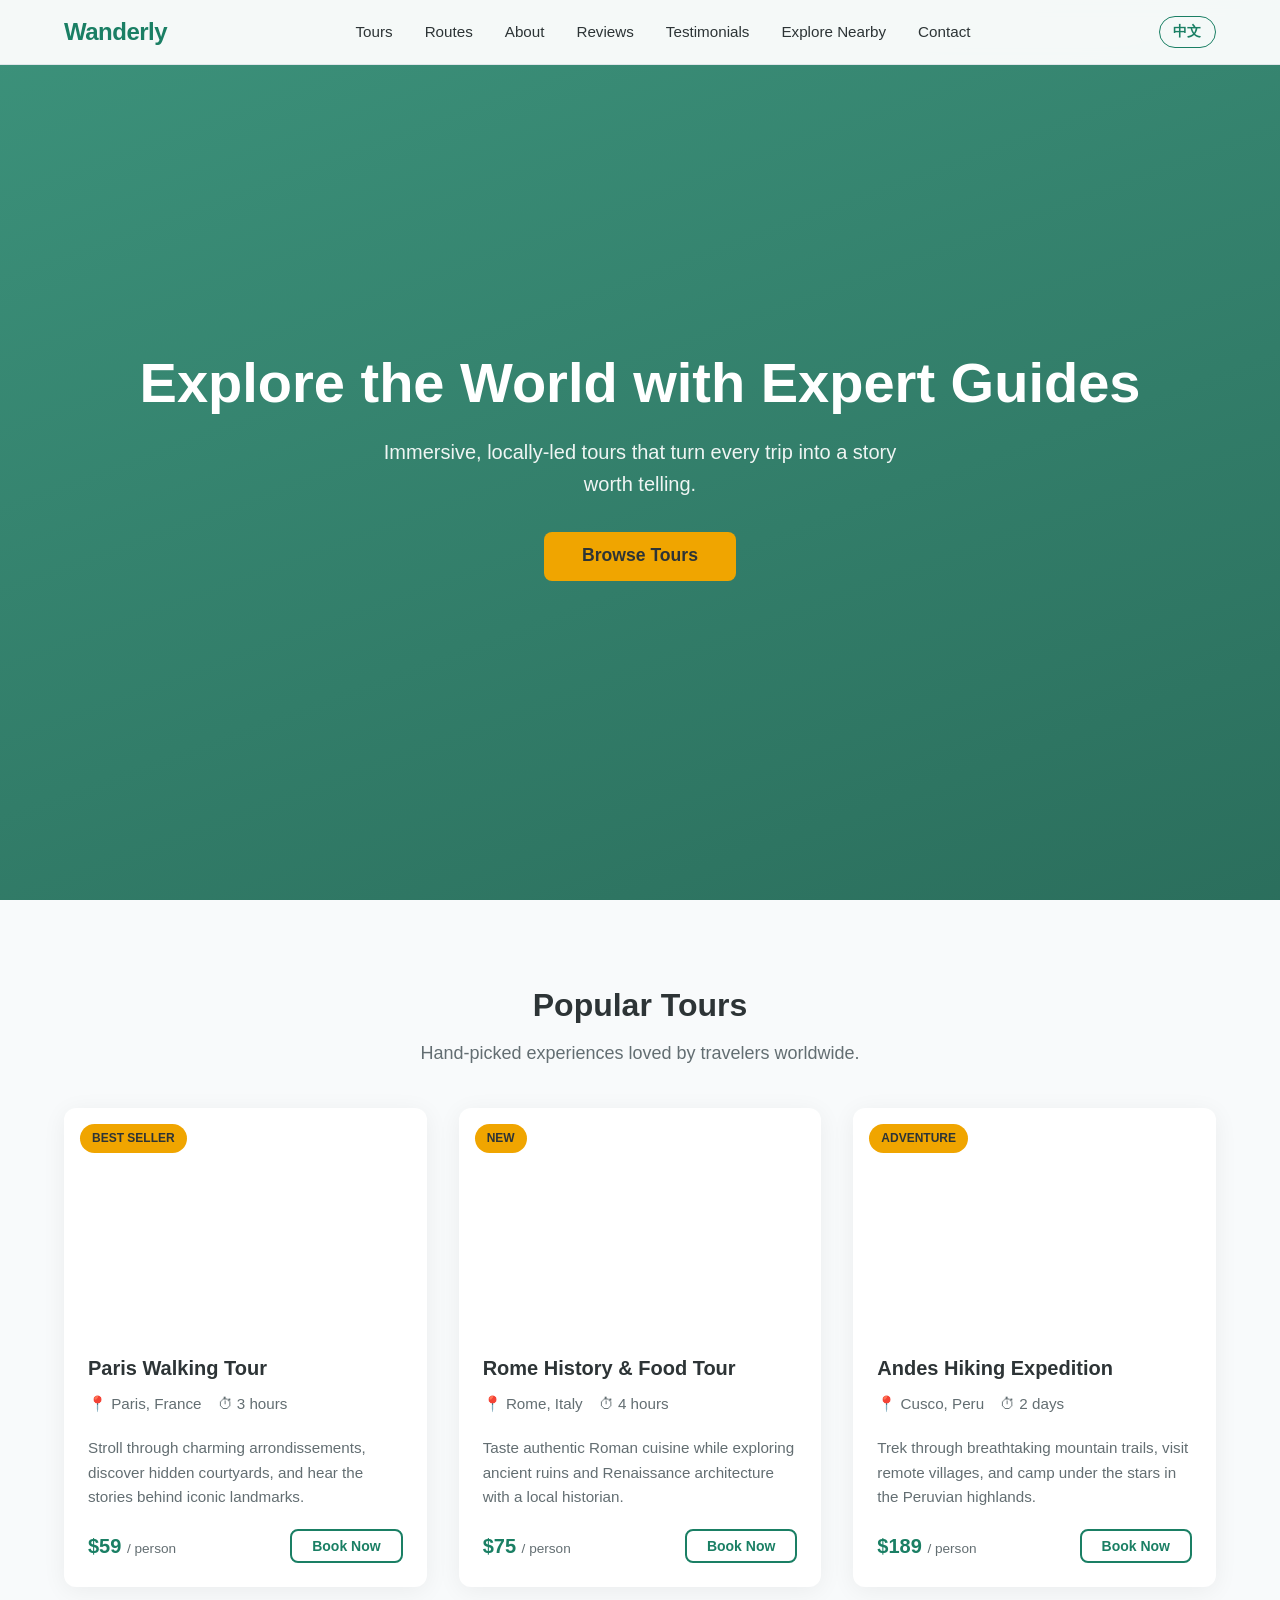
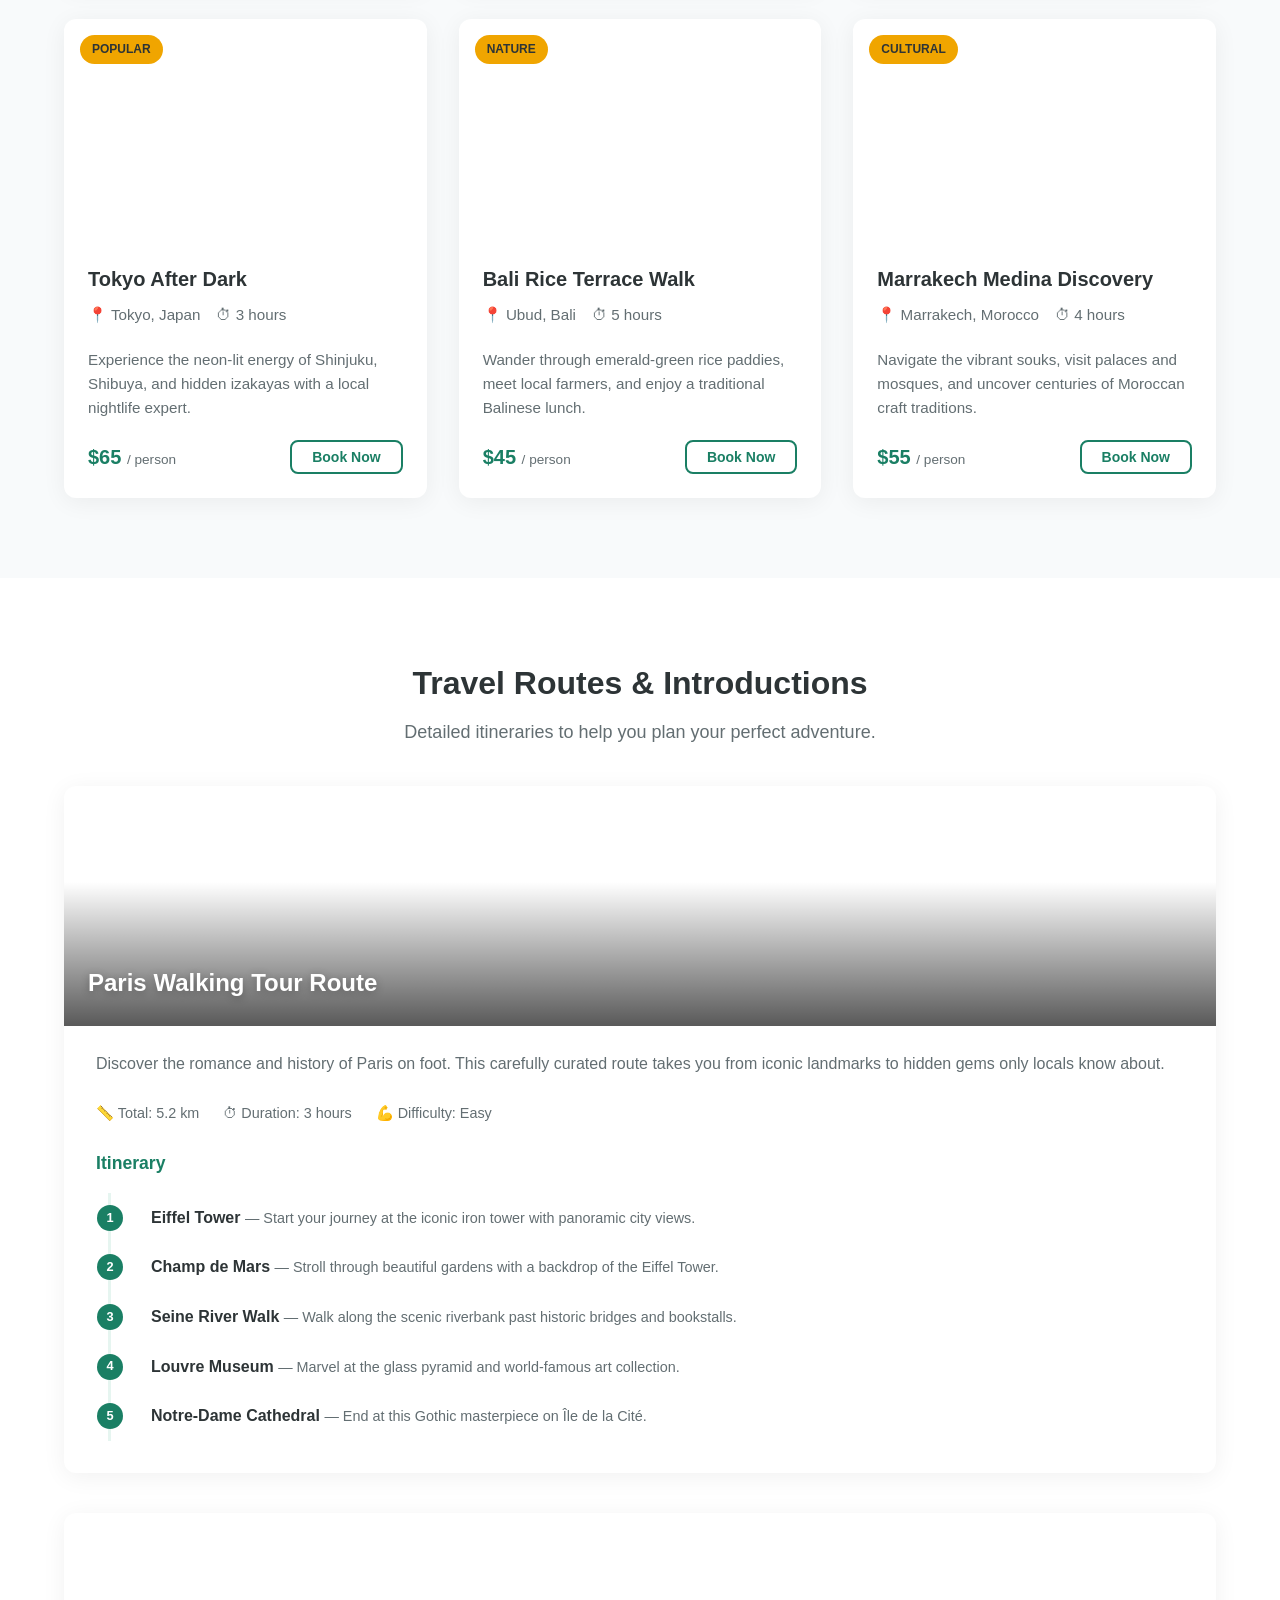
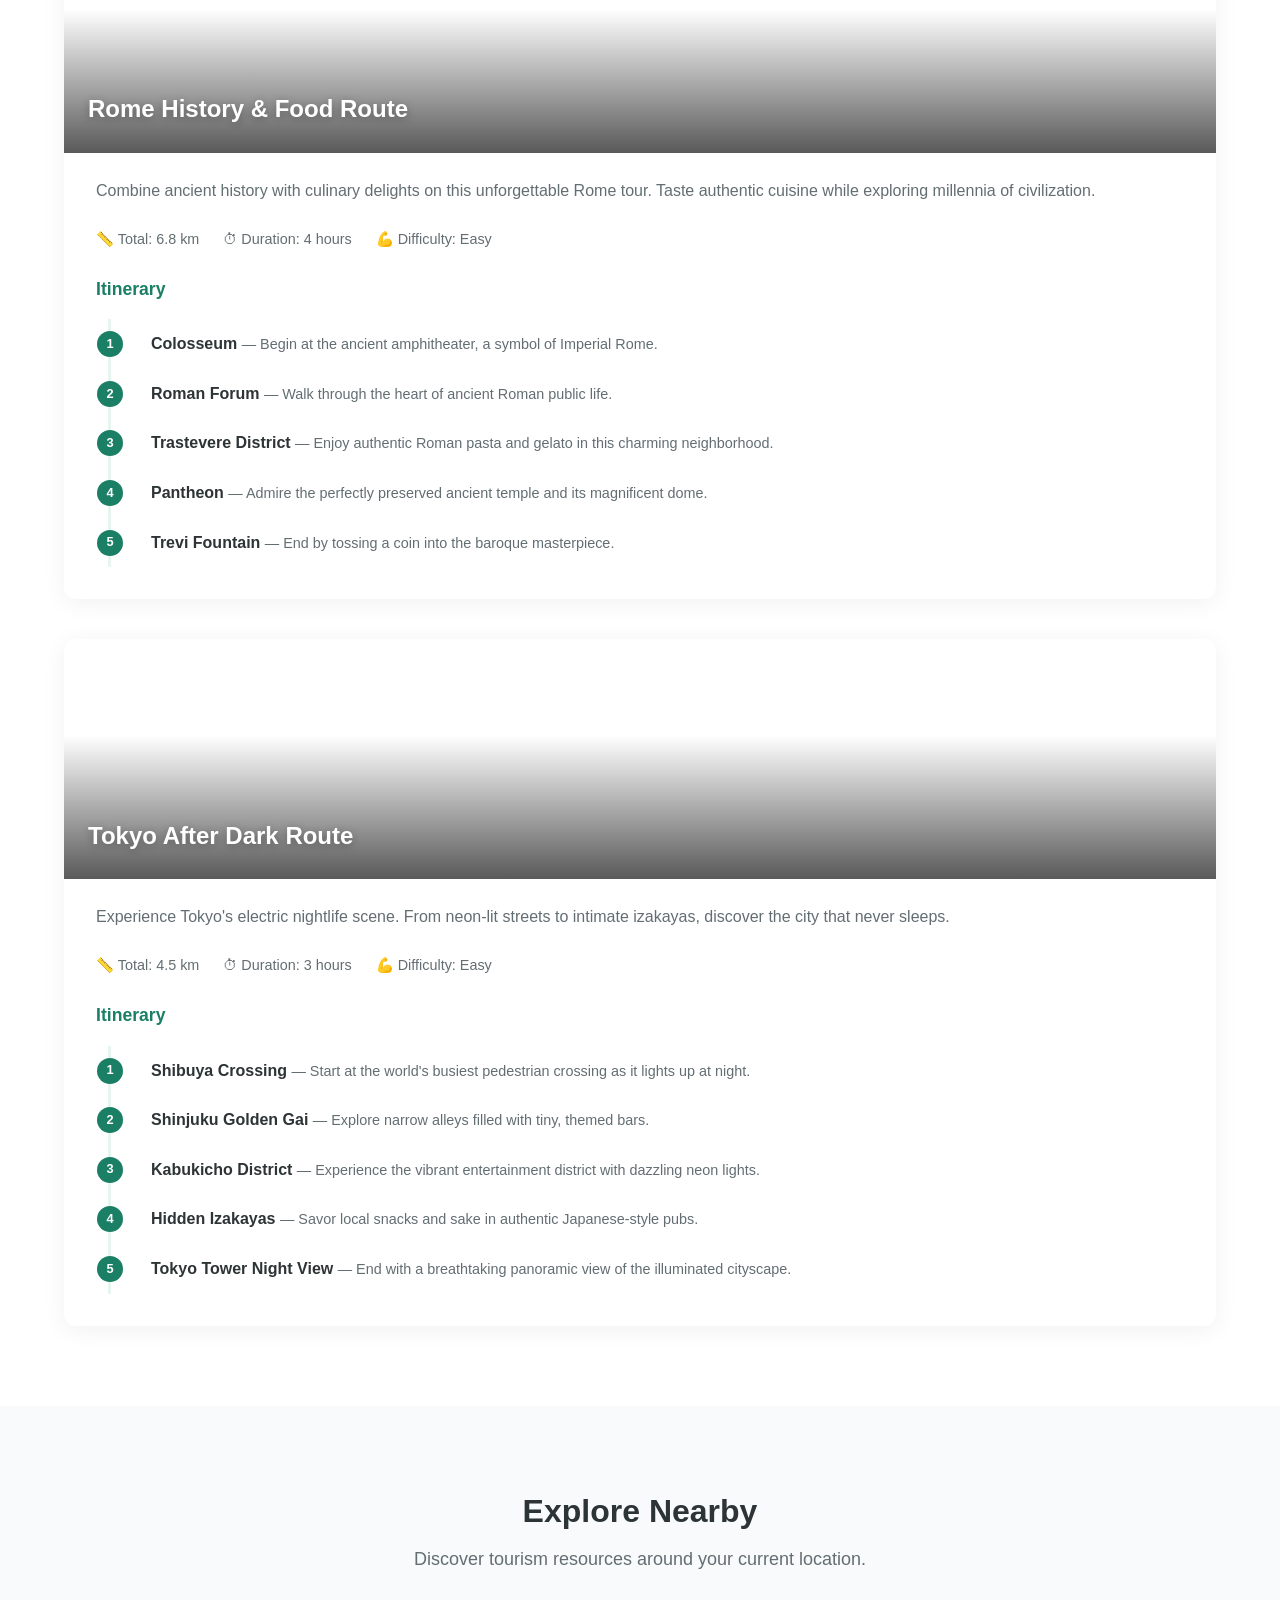
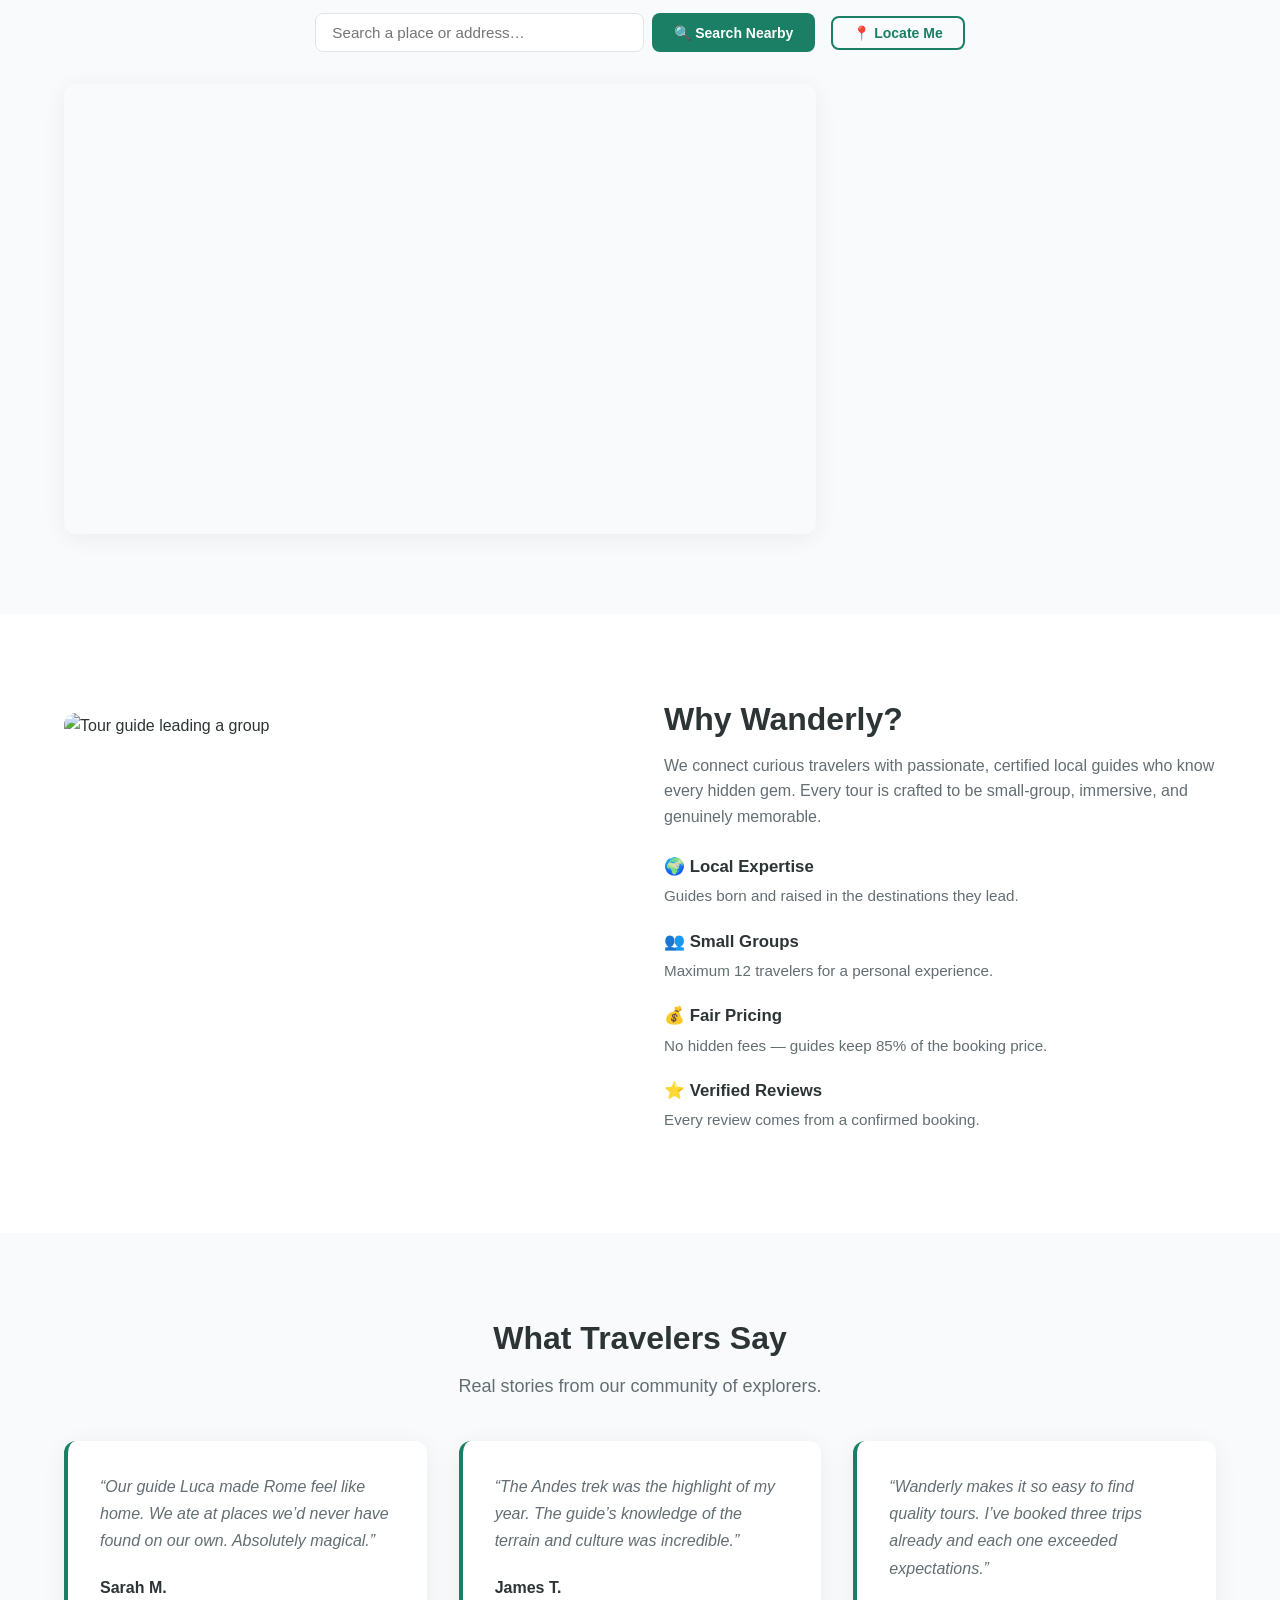
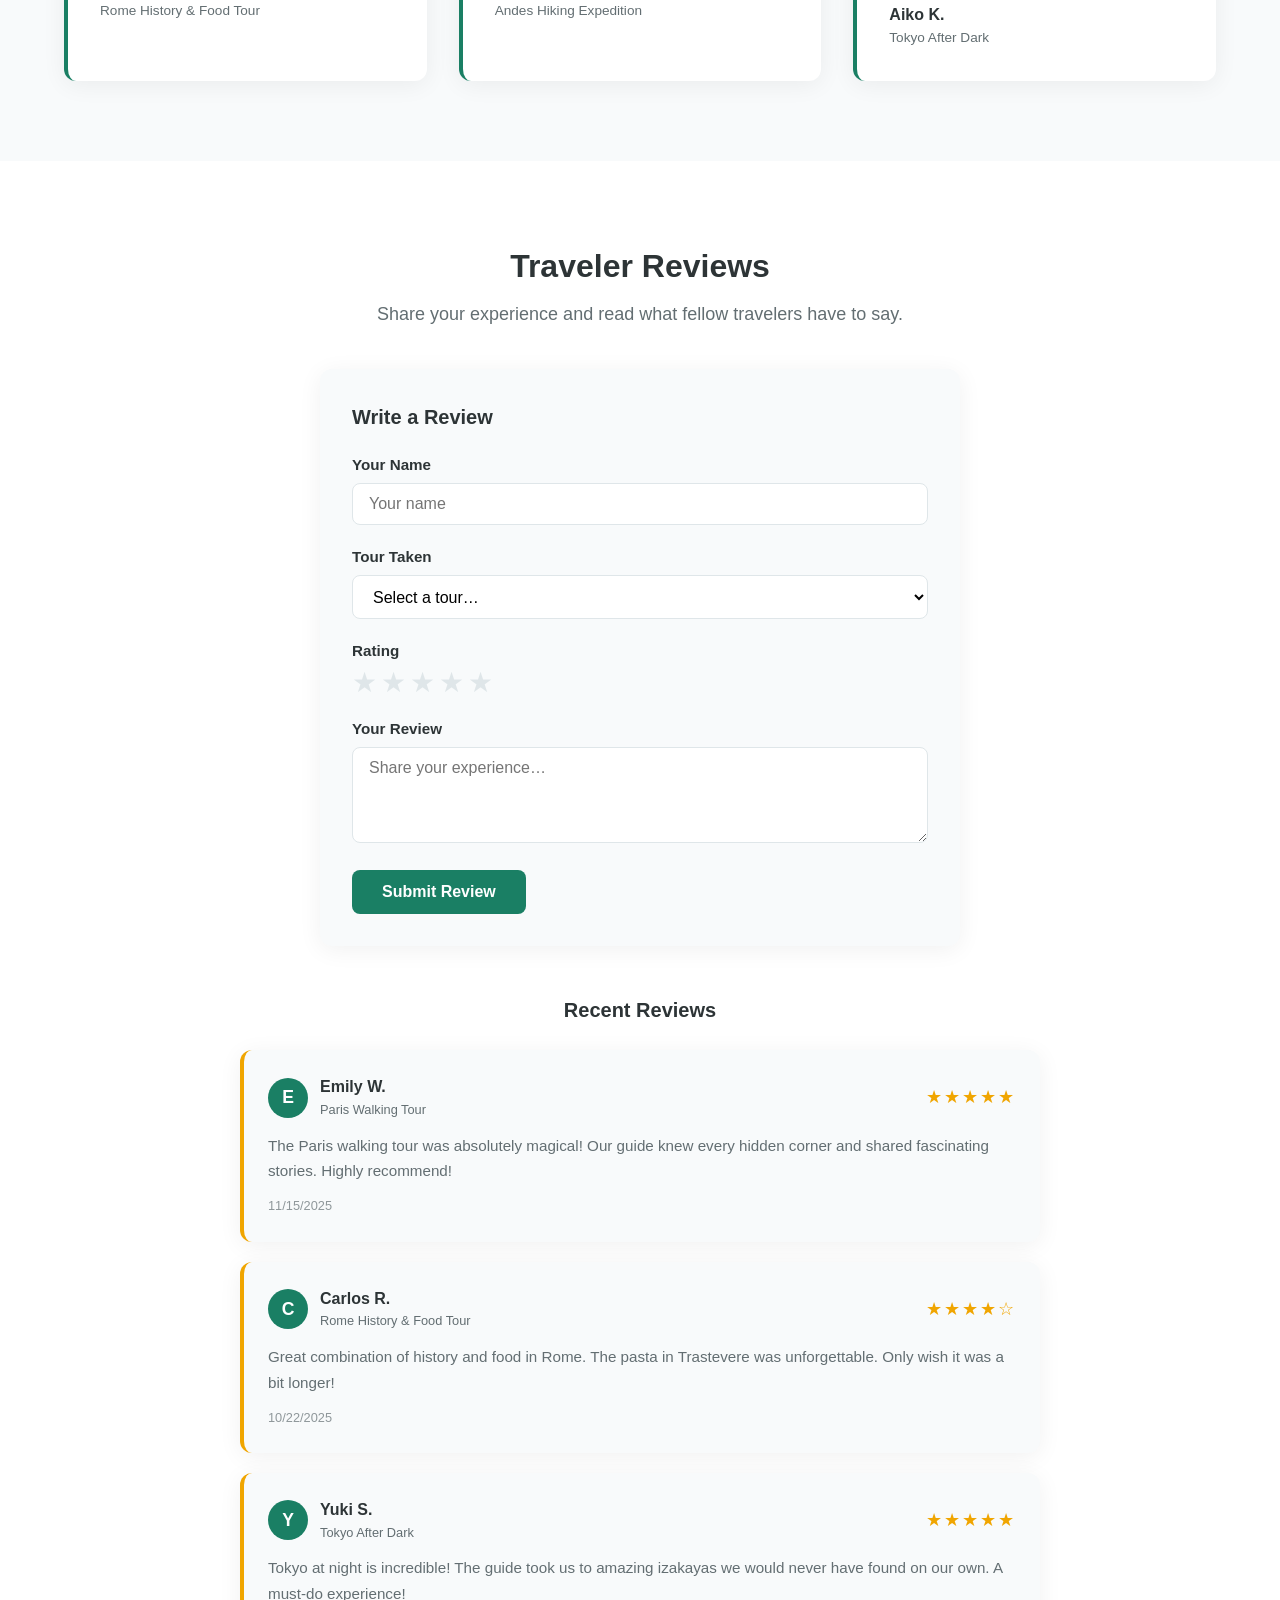
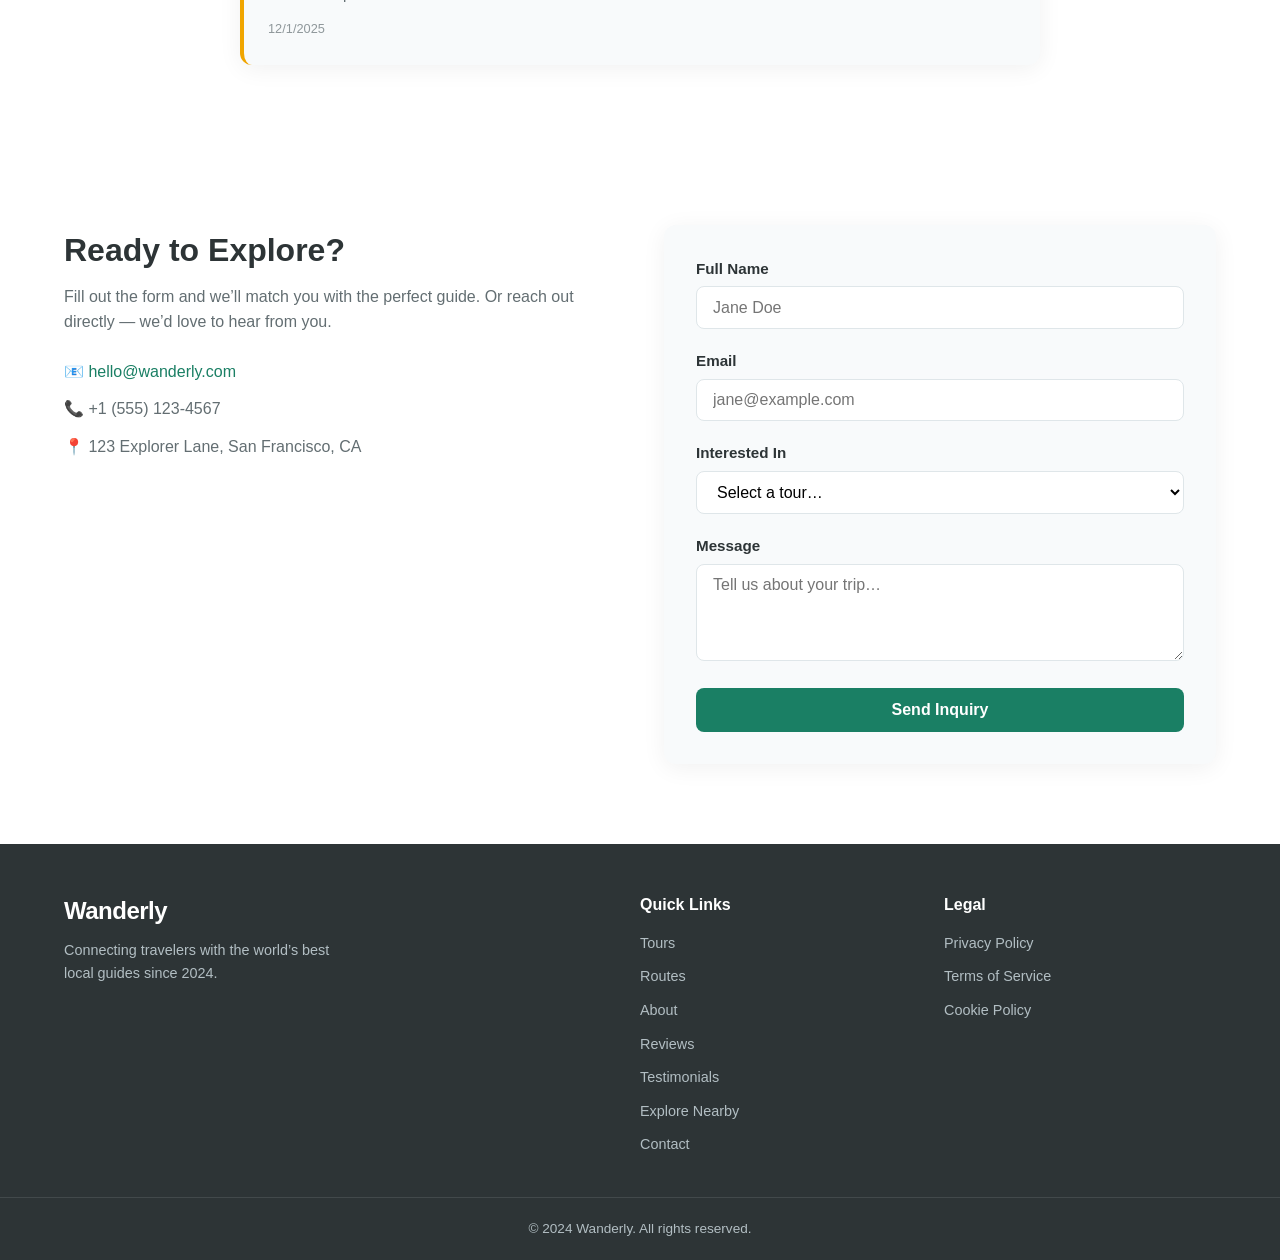
==== commit 0aeb1cdf: "Add traveler review system and travel routes with introductions - Add star rating review form with l" ====
--- a/index.html
+++ b/index.html
@@ -19,7 +19,9 @@
       <nav class="main-nav" id="main-nav">
         <ul class="nav-list">
           <li><a href="#tours" data-i18n="nav.tours">Tours</a></li>
+          <li><a href="#routes" data-i18n="nav.routes">Routes</a></li>
           <li><a href="#about" data-i18n="nav.about">About</a></li>
+          <li><a href="#reviews" data-i18n="nav.reviews">Reviews</a></li>
           <li><a href="#testimonials" data-i18n="nav.testimonials">Testimonials</a></li>
           <li><a href="#explore" data-i18n="nav.explore">Explore Nearby</a></li>
           <li><a href="#contact" data-i18n="nav.contact">Contact</a></li>
@@ -142,6 +144,91 @@
             <div class="tour-footer">
               <span class="tour-price">$55 <small data-i18n="tours.price.person">/ person</small></span>
               <a href="#contact" class="btn btn-outline btn-sm" data-i18n="tours.book">Book Now</a>
+            </div>
+          </div>
+        </article>
+      </div>
+    </div>
+  </section>
+
+  <!-- ========== TRAVEL ROUTES & INTRODUCTIONS ========== -->
+  <section class="routes" id="routes">
+    <div class="container">
+      <h2 class="section-title" data-i18n="routes.title">Travel Routes &amp; Introductions</h2>
+      <p class="section-subtitle" data-i18n="routes.subtitle">Detailed itineraries to help you plan your perfect adventure.</p>
+
+      <div class="routes-grid">
+        <!-- Route 1: Paris -->
+        <article class="route-card" id="route-paris">
+          <div class="route-card-header" style="background-image:url('https://images.unsplash.com/photo-1499856871958-5b9627545d1a?w=800&q=80')">
+            <h3 data-i18n="routes.paris.title">Paris Walking Tour Route</h3>
+          </div>
+          <div class="route-card-body">
+            <p class="route-intro" data-i18n="routes.paris.intro">Discover the romance and history of Paris on foot. This carefully curated route takes you from iconic landmarks to hidden gems only locals know about.</p>
+            <div class="route-details">
+              <div class="route-meta-info">
+                <span data-i18n="routes.paris.distance">📏 Total: 5.2 km</span>
+                <span data-i18n="routes.paris.time">⏱ Duration: 3 hours</span>
+                <span data-i18n="routes.paris.difficulty">💪 Difficulty: Easy</span>
+              </div>
+              <h4 data-i18n="routes.itinerary">Itinerary</h4>
+              <ol class="route-stops">
+                <li><strong data-i18n="routes.paris.stop1.name">Eiffel Tower</strong> <span data-i18n="routes.paris.stop1.desc">— Start your journey at the iconic iron tower with panoramic city views.</span></li>
+                <li><strong data-i18n="routes.paris.stop2.name">Champ de Mars</strong> <span data-i18n="routes.paris.stop2.desc">— Stroll through beautiful gardens with a backdrop of the Eiffel Tower.</span></li>
+                <li><strong data-i18n="routes.paris.stop3.name">Seine River Walk</strong> <span data-i18n="routes.paris.stop3.desc">— Walk along the scenic riverbank past historic bridges and bookstalls.</span></li>
+                <li><strong data-i18n="routes.paris.stop4.name">Louvre Museum</strong> <span data-i18n="routes.paris.stop4.desc">— Marvel at the glass pyramid and world-famous art collection.</span></li>
+                <li><strong data-i18n="routes.paris.stop5.name">Notre-Dame Cathedral</strong> <span data-i18n="routes.paris.stop5.desc">— End at this Gothic masterpiece on Île de la Cité.</span></li>
+              </ol>
+            </div>
+          </div>
+        </article>
+
+        <!-- Route 2: Rome -->
+        <article class="route-card" id="route-rome">
+          <div class="route-card-header" style="background-image:url('https://images.unsplash.com/photo-1552832230-c0197dd311b5?w=800&q=80')">
+            <h3 data-i18n="routes.rome.title">Rome History &amp; Food Route</h3>
+          </div>
+          <div class="route-card-body">
+            <p class="route-intro" data-i18n="routes.rome.intro">Combine ancient history with culinary delights on this unforgettable Rome tour. Taste authentic cuisine while exploring millennia of civilization.</p>
+            <div class="route-details">
+              <div class="route-meta-info">
+                <span data-i18n="routes.rome.distance">📏 Total: 6.8 km</span>
+                <span data-i18n="routes.rome.time">⏱ Duration: 4 hours</span>
+                <span data-i18n="routes.rome.difficulty">💪 Difficulty: Easy</span>
+              </div>
+              <h4 data-i18n="routes.itinerary">Itinerary</h4>
+              <ol class="route-stops">
+                <li><strong data-i18n="routes.rome.stop1.name">Colosseum</strong> <span data-i18n="routes.rome.stop1.desc">— Begin at the ancient amphitheater, a symbol of Imperial Rome.</span></li>
+                <li><strong data-i18n="routes.rome.stop2.name">Roman Forum</strong> <span data-i18n="routes.rome.stop2.desc">— Walk through the heart of ancient Roman public life.</span></li>
+                <li><strong data-i18n="routes.rome.stop3.name">Trastevere District</strong> <span data-i18n="routes.rome.stop3.desc">— Enjoy authentic Roman pasta and gelato in this charming neighborhood.</span></li>
+                <li><strong data-i18n="routes.rome.stop4.name">Pantheon</strong> <span data-i18n="routes.rome.stop4.desc">— Admire the perfectly preserved ancient temple and its magnificent dome.</span></li>
+                <li><strong data-i18n="routes.rome.stop5.name">Trevi Fountain</strong> <span data-i18n="routes.rome.stop5.desc">— End by tossing a coin into the baroque masterpiece.</span></li>
+              </ol>
+            </div>
+          </div>
+        </article>
+
+        <!-- Route 3: Tokyo -->
+        <article class="route-card" id="route-tokyo">
+          <div class="route-card-header" style="background-image:url('https://images.unsplash.com/photo-1540959733332-eab4deabeeaf?w=800&q=80')">
+            <h3 data-i18n="routes.tokyo.title">Tokyo After Dark Route</h3>
+          </div>
+          <div class="route-card-body">
+            <p class="route-intro" data-i18n="routes.tokyo.intro">Experience Tokyo's electric nightlife scene. From neon-lit streets to intimate izakayas, discover the city that never sleeps.</p>
+            <div class="route-details">
+              <div class="route-meta-info">
+                <span data-i18n="routes.tokyo.distance">📏 Total: 4.5 km</span>
+                <span data-i18n="routes.tokyo.time">⏱ Duration: 3 hours</span>
+                <span data-i18n="routes.tokyo.difficulty">💪 Difficulty: Easy</span>
+              </div>
+              <h4 data-i18n="routes.itinerary">Itinerary</h4>
+              <ol class="route-stops">
+                <li><strong data-i18n="routes.tokyo.stop1.name">Shibuya Crossing</strong> <span data-i18n="routes.tokyo.stop1.desc">— Start at the world's busiest pedestrian crossing as it lights up at night.</span></li>
+                <li><strong data-i18n="routes.tokyo.stop2.name">Shinjuku Golden Gai</strong> <span data-i18n="routes.tokyo.stop2.desc">— Explore narrow alleys filled with tiny, themed bars.</span></li>
+                <li><strong data-i18n="routes.tokyo.stop3.name">Kabukicho District</strong> <span data-i18n="routes.tokyo.stop3.desc">— Experience the vibrant entertainment district with dazzling neon lights.</span></li>
+                <li><strong data-i18n="routes.tokyo.stop4.name">Hidden Izakayas</strong> <span data-i18n="routes.tokyo.stop4.desc">— Savor local snacks and sake in authentic Japanese-style pubs.</span></li>
+                <li><strong data-i18n="routes.tokyo.stop5.name">Tokyo Tower Night View</strong> <span data-i18n="routes.tokyo.stop5.desc">— End with a breathtaking panoramic view of the illuminated cityscape.</span></li>
+              </ol>
             </div>
           </div>
         </article>
@@ -239,6 +326,59 @@
     </div>
   </section>
 
+  <!-- ========== TRAVELER REVIEWS ========== -->
+  <section class="reviews" id="reviews">
+    <div class="container">
+      <h2 class="section-title" data-i18n="reviews.title">Traveler Reviews</h2>
+      <p class="section-subtitle" data-i18n="reviews.subtitle">Share your experience and read what fellow travelers have to say.</p>
+
+      <!-- Review Form -->
+      <div class="review-form-wrap">
+        <h3 data-i18n="reviews.form.heading">Write a Review</h3>
+        <form class="review-form" id="review-form">
+          <div class="form-group">
+            <label for="review-name" data-i18n="reviews.form.name">Your Name</label>
+            <input type="text" id="review-name" name="reviewName" required data-i18n-placeholder="reviews.form.name.placeholder" placeholder="Your name">
+          </div>
+          <div class="form-group">
+            <label for="review-tour" data-i18n="reviews.form.tour">Tour Taken</label>
+            <select id="review-tour" name="reviewTour" required>
+              <option value="" data-i18n="reviews.form.tour.default">Select a tour…</option>
+              <option value="paris" data-i18n="tours.paris.title">Paris Walking Tour</option>
+              <option value="rome" data-i18n="tours.rome.title">Rome History &amp; Food Tour</option>
+              <option value="andes" data-i18n="tours.andes.title">Andes Hiking Expedition</option>
+              <option value="tokyo" data-i18n="tours.tokyo.title">Tokyo After Dark</option>
+              <option value="bali" data-i18n="tours.bali.title">Bali Rice Terrace Walk</option>
+              <option value="marrakech" data-i18n="tours.marrakech.title">Marrakech Medina Discovery</option>
+            </select>
+          </div>
+          <div class="form-group">
+            <label data-i18n="reviews.form.rating">Rating</label>
+            <div class="star-rating" id="star-rating">
+              <button type="button" class="star-btn" data-value="1" aria-label="1 star">★</button>
+              <button type="button" class="star-btn" data-value="2" aria-label="2 stars">★</button>
+              <button type="button" class="star-btn" data-value="3" aria-label="3 stars">★</button>
+              <button type="button" class="star-btn" data-value="4" aria-label="4 stars">★</button>
+              <button type="button" class="star-btn" data-value="5" aria-label="5 stars">★</button>
+            </div>
+            <input type="hidden" id="review-rating" name="reviewRating" value="0">
+          </div>
+          <div class="form-group">
+            <label for="review-text" data-i18n="reviews.form.text">Your Review</label>
+            <textarea id="review-text" name="reviewText" rows="4" required data-i18n-placeholder="reviews.form.text.placeholder" placeholder="Share your experience…"></textarea>
+          </div>
+          <button type="submit" class="btn btn-primary" data-i18n="reviews.form.submit">Submit Review</button>
+        </form>
+      </div>
+
+      <!-- Reviews Display -->
+      <div class="reviews-list" id="reviews-list">
+        <h3 data-i18n="reviews.list.heading">Recent Reviews</h3>
+        <div id="reviews-container" class="reviews-container"></div>
+      </div>
+    </div>
+  </section>
+
   <!-- ========== CONTACT / BOOKING ========== -->
   <section class="contact" id="contact">
     <div class="container contact-grid">
@@ -292,7 +432,9 @@
         <h4 data-i18n="footer.quick">Quick Links</h4>
         <ul>
           <li><a href="#tours" data-i18n="nav.tours">Tours</a></li>
+          <li><a href="#routes" data-i18n="nav.routes">Routes</a></li>
           <li><a href="#about" data-i18n="nav.about">About</a></li>
+          <li><a href="#reviews" data-i18n="nav.reviews">Reviews</a></li>
           <li><a href="#testimonials" data-i18n="nav.testimonials">Testimonials</a></li>
           <li><a href="#explore" data-i18n="nav.explore">Explore Nearby</a></li>
           <li><a href="#contact" data-i18n="nav.contact">Contact</a></li>
@@ -320,5 +462,6 @@
   <script src="js/i18n.js"></script>
   <script src="js/main.js"></script>
   <script src="js/map.js"></script>
+  <script src="js/reviews.js"></script>
 </body>
 </html>
--- a/css/styles.css
+++ b/css/styles.css
@@ -782,6 +782,277 @@
 }
 
 /* ===================================================
+   TRAVEL ROUTES
+   =================================================== */
+.routes {
+  padding: 5rem 0;
+}
+
+.routes .section-title,
+.routes .section-subtitle {
+  text-align: center;
+}
+
+.routes-grid {
+  display: flex;
+  flex-direction: column;
+  gap: 2.5rem;
+}
+
+.route-card {
+  background: var(--color-bg);
+  border-radius: var(--radius);
+  overflow: hidden;
+  box-shadow: var(--shadow);
+  transition: transform var(--transition), box-shadow var(--transition);
+}
+
+.route-card:hover {
+  transform: translateY(-2px);
+  box-shadow: var(--shadow-lg);
+}
+
+.route-card-header {
+  height: 240px;
+  background-size: cover;
+  background-position: center;
+  position: relative;
+  display: flex;
+  align-items: flex-end;
+  padding: 1.5rem;
+}
+
+.route-card-header::before {
+  content: '';
+  position: absolute;
+  inset: 0;
+  background: linear-gradient(to top, rgba(0, 0, 0, 0.65), transparent 60%);
+}
+
+.route-card-header h3 {
+  position: relative;
+  color: #fff;
+  font-size: 1.5rem;
+  font-weight: 700;
+  text-shadow: 0 2px 8px rgba(0, 0, 0, 0.3);
+}
+
+.route-card-body {
+  padding: 1.5rem 2rem 2rem;
+}
+
+.route-intro {
+  color: var(--color-text-light);
+  font-size: 1rem;
+  line-height: 1.7;
+  margin-bottom: 1.5rem;
+}
+
+.route-meta-info {
+  display: flex;
+  gap: 1.5rem;
+  flex-wrap: wrap;
+  margin-bottom: 1.5rem;
+  font-size: 0.9rem;
+  color: var(--color-text-light);
+}
+
+.route-details h4 {
+  font-size: 1.1rem;
+  font-weight: 700;
+  color: var(--color-primary);
+  margin-bottom: 1rem;
+}
+
+.route-stops {
+  list-style: none;
+  counter-reset: route-stop;
+  padding: 0;
+}
+
+.route-stops li {
+  counter-increment: route-stop;
+  position: relative;
+  padding: 0.75rem 0 0.75rem 2.5rem;
+  border-left: 3px solid var(--color-primary-light);
+  margin-left: 0.75rem;
+}
+
+.route-stops li::before {
+  content: counter(route-stop);
+  position: absolute;
+  left: -14px;
+  top: 0.75rem;
+  width: 26px;
+  height: 26px;
+  background: var(--color-primary);
+  color: #fff;
+  border-radius: 50%;
+  display: flex;
+  align-items: center;
+  justify-content: center;
+  font-size: 0.8rem;
+  font-weight: 700;
+}
+
+.route-stops li strong {
+  color: var(--color-text);
+}
+
+.route-stops li span {
+  color: var(--color-text-light);
+  font-size: 0.9rem;
+}
+
+/* ===================================================
+   TRAVELER REVIEWS
+   =================================================== */
+.reviews {
+  padding: 5rem 0;
+  text-align: center;
+}
+
+.review-form-wrap {
+  max-width: 640px;
+  margin: 0 auto 3rem;
+  text-align: left;
+  background: var(--color-bg-alt);
+  padding: 2rem;
+  border-radius: var(--radius);
+  box-shadow: var(--shadow);
+}
+
+.review-form-wrap h3 {
+  font-size: 1.25rem;
+  font-weight: 700;
+  margin-bottom: 1.25rem;
+  color: var(--color-text);
+}
+
+/* Star Rating */
+.star-rating {
+  display: flex;
+  gap: 0.25rem;
+  margin-top: 0.35rem;
+}
+
+.star-btn {
+  background: none;
+  border: none;
+  font-size: 1.75rem;
+  cursor: pointer;
+  color: var(--color-border);
+  transition: color var(--transition), transform var(--transition);
+  padding: 0;
+  line-height: 1;
+}
+
+.star-btn:hover,
+.star-btn.active {
+  color: var(--color-accent);
+  transform: scale(1.15);
+}
+
+/* Reviews List */
+.reviews-list {
+  text-align: left;
+  max-width: 800px;
+  margin: 0 auto;
+}
+
+.reviews-list h3 {
+  font-size: 1.25rem;
+  font-weight: 700;
+  margin-bottom: 1.5rem;
+  text-align: center;
+  color: var(--color-text);
+}
+
+.reviews-container {
+  display: flex;
+  flex-direction: column;
+  gap: 1.25rem;
+}
+
+.review-card {
+  background: var(--color-bg-alt);
+  border-radius: var(--radius);
+  padding: 1.5rem;
+  box-shadow: var(--shadow);
+  border-left: 4px solid var(--color-accent);
+  transition: transform var(--transition), box-shadow var(--transition);
+}
+
+.review-card:hover {
+  transform: translateY(-2px);
+  box-shadow: var(--shadow-lg);
+}
+
+.review-card-header {
+  display: flex;
+  align-items: center;
+  gap: 0.75rem;
+  margin-bottom: 0.75rem;
+}
+
+.review-avatar {
+  width: 40px;
+  height: 40px;
+  border-radius: 50%;
+  background: var(--color-primary);
+  color: #fff;
+  display: flex;
+  align-items: center;
+  justify-content: center;
+  font-weight: 700;
+  font-size: 1.1rem;
+  flex-shrink: 0;
+}
+
+.review-meta {
+  display: flex;
+  flex-direction: column;
+  flex: 1;
+}
+
+.review-meta strong {
+  font-size: 1rem;
+  color: var(--color-text);
+}
+
+.review-tour-label {
+  font-size: 0.8rem;
+  color: var(--color-text-light);
+}
+
+.review-stars {
+  font-size: 1.1rem;
+  color: var(--color-accent);
+  letter-spacing: 2px;
+  flex-shrink: 0;
+}
+
+.review-text {
+  color: var(--color-text-light);
+  font-size: 0.95rem;
+  line-height: 1.7;
+  margin-bottom: 0.5rem;
+}
+
+.review-date {
+  color: var(--color-text-light);
+  font-size: 0.8rem;
+  opacity: 0.7;
+}
+
+.reviews-empty {
+  text-align: center;
+  color: var(--color-text-light);
+  font-size: 1rem;
+  padding: 2rem 0;
+}
+
+/* ===================================================
    RESPONSIVE
    =================================================== */
 @media (max-width: 900px) {
@@ -804,6 +1075,15 @@
 
   .explore-results {
     max-height: 300px;
+  }
+
+  .route-card-header {
+    height: 180px;
+  }
+
+  .route-meta-info {
+    flex-direction: column;
+    gap: 0.5rem;
   }
 
   .footer-inner {
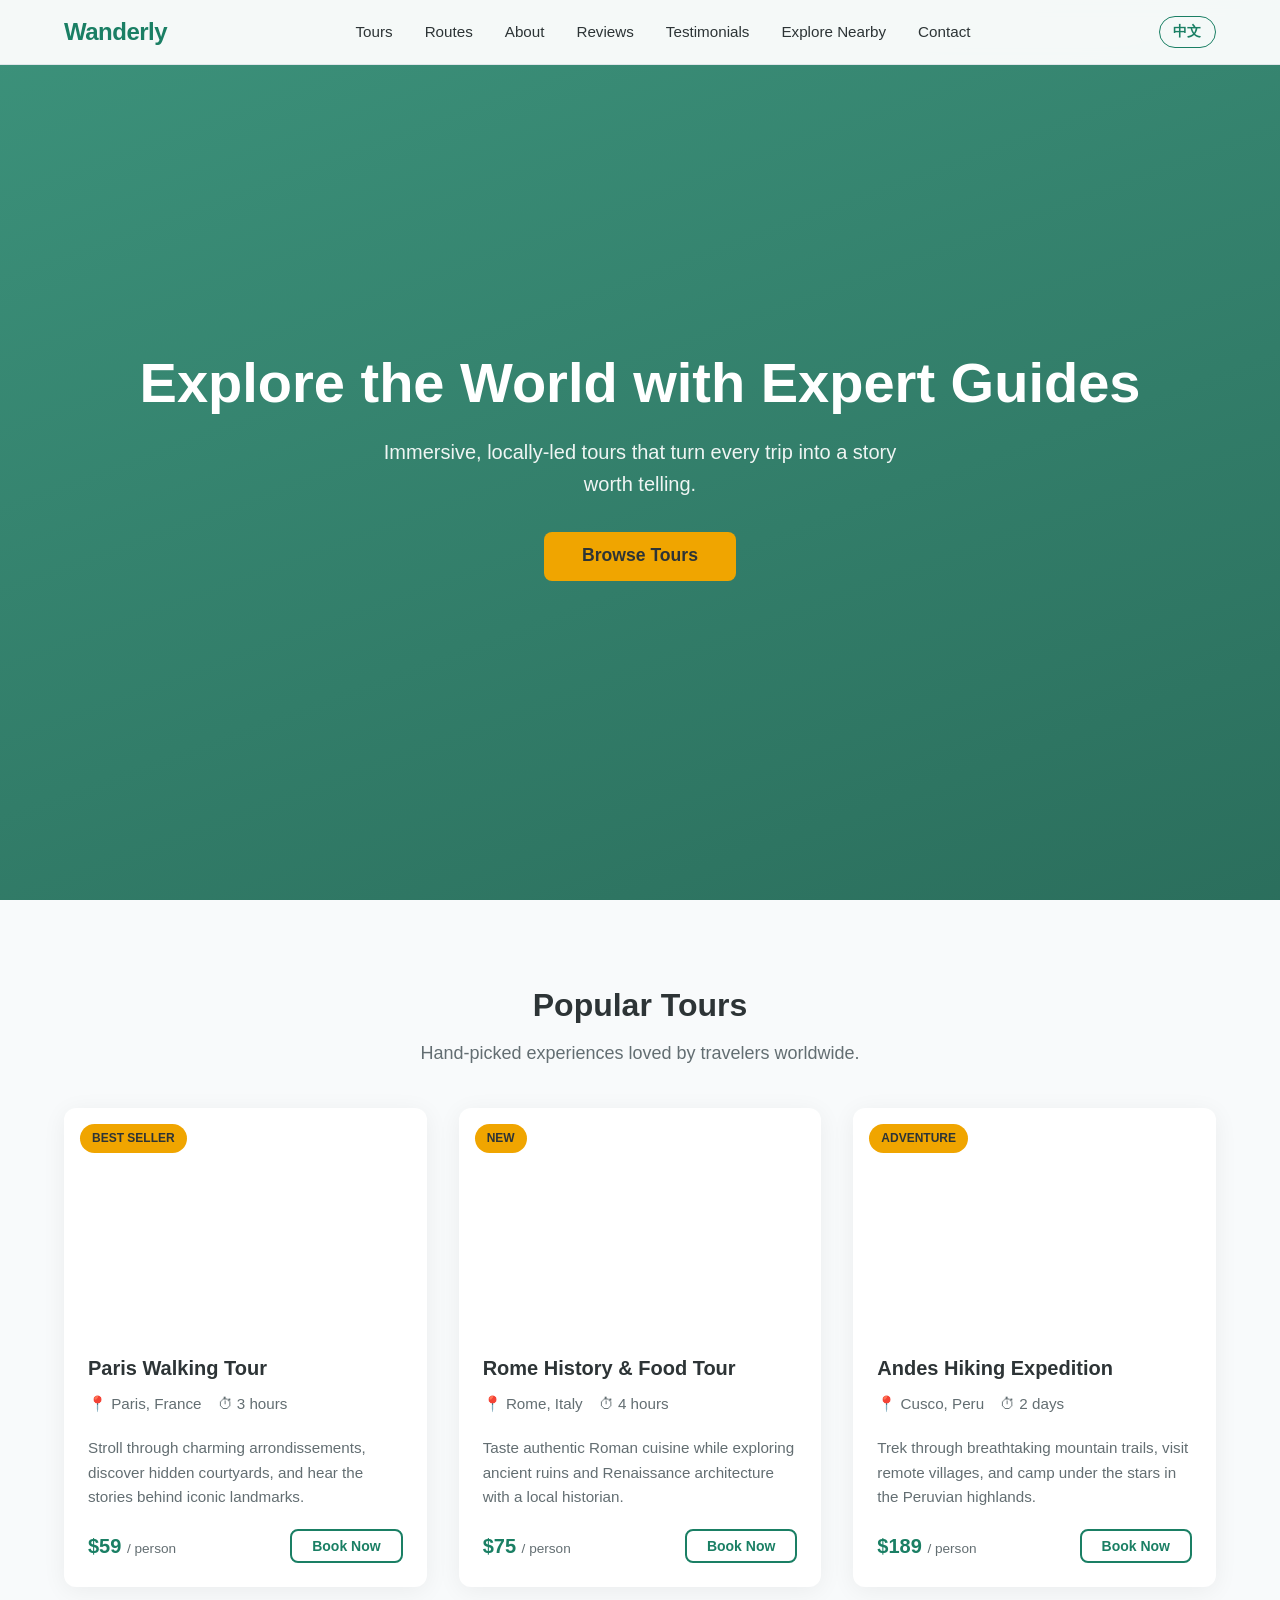
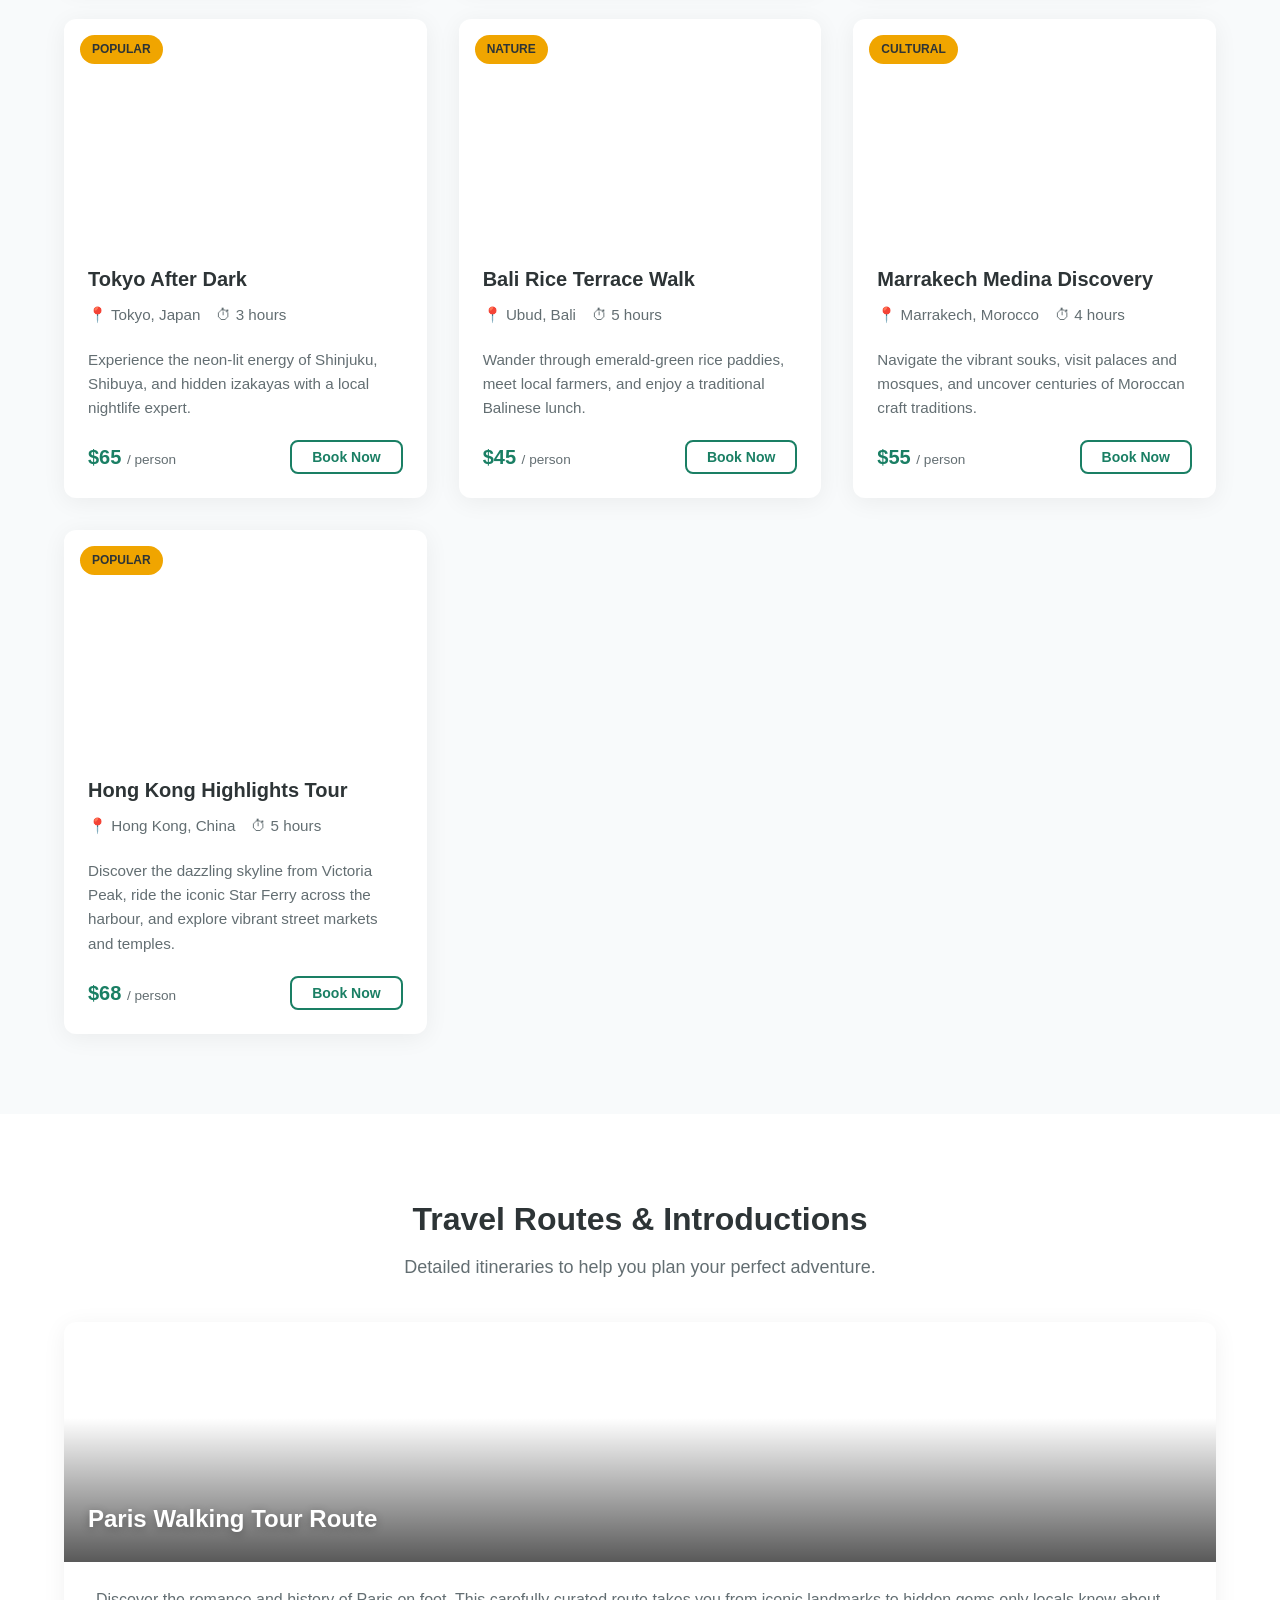
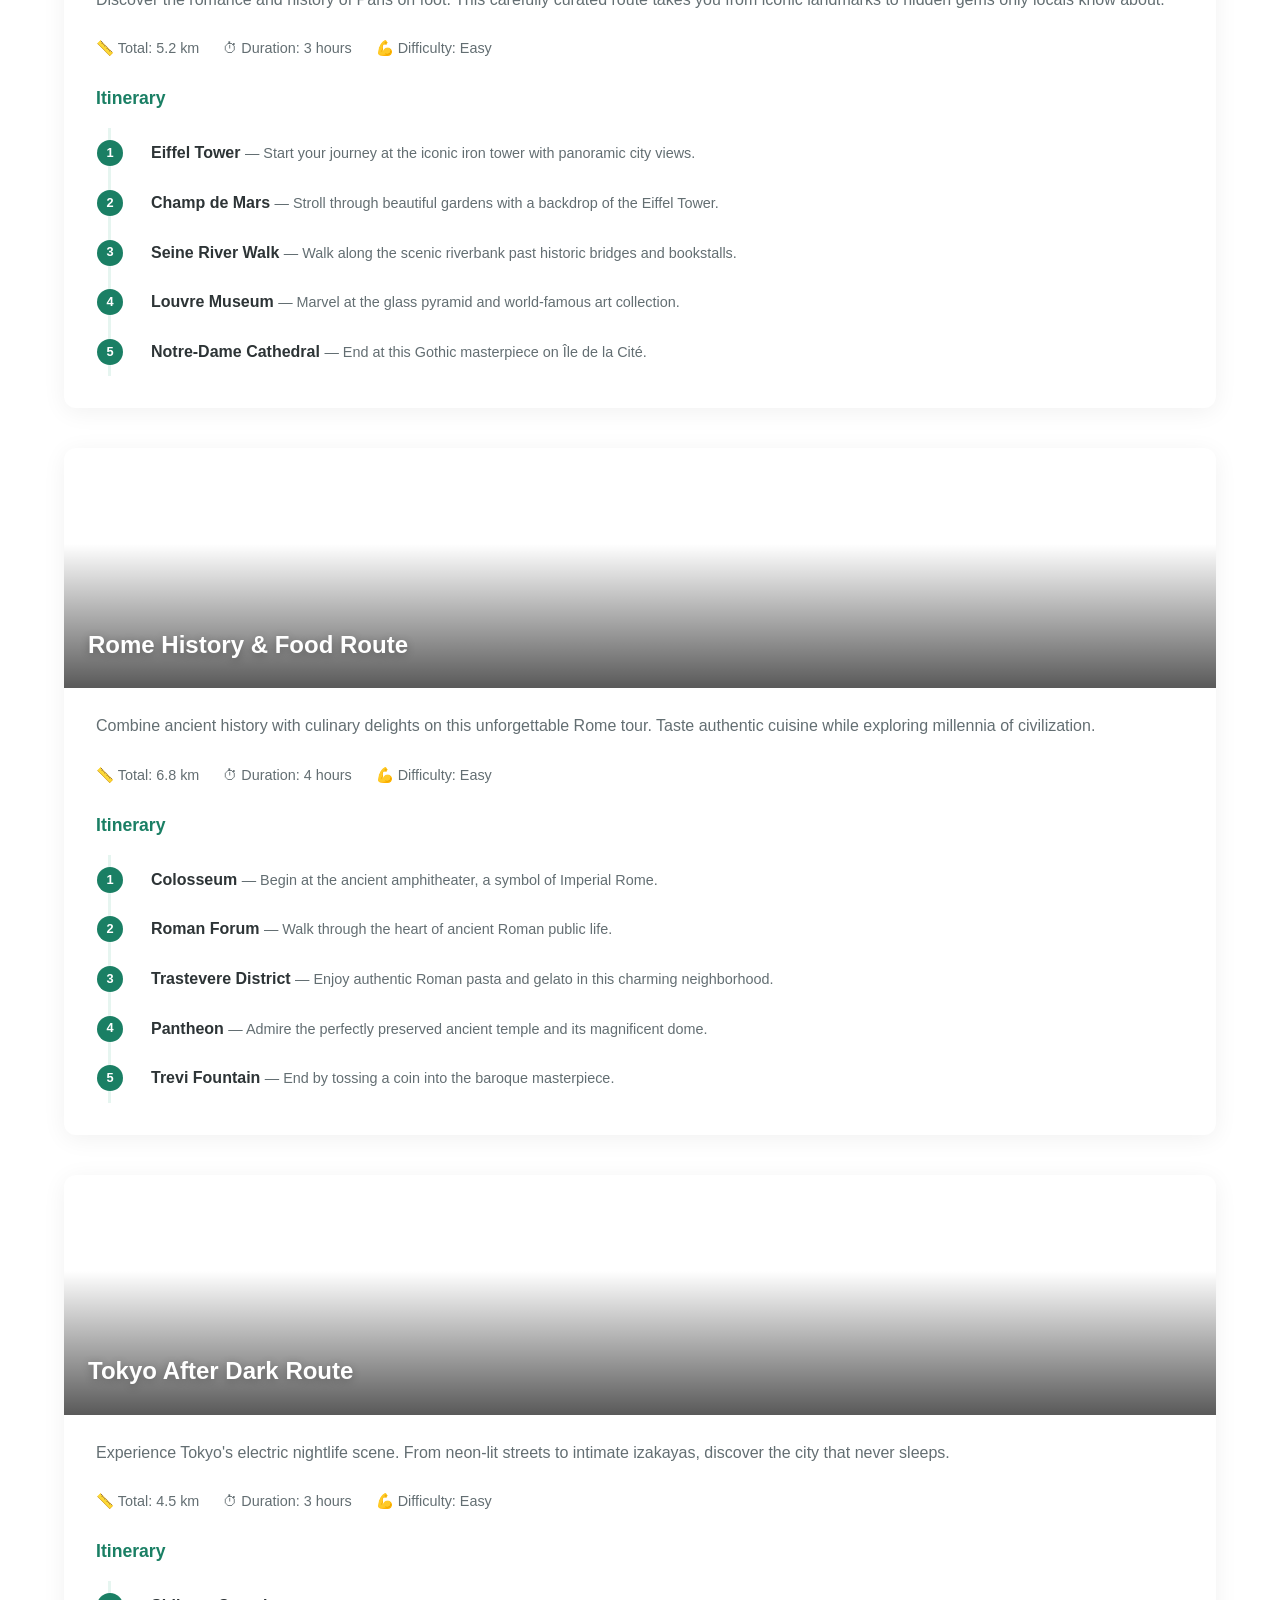
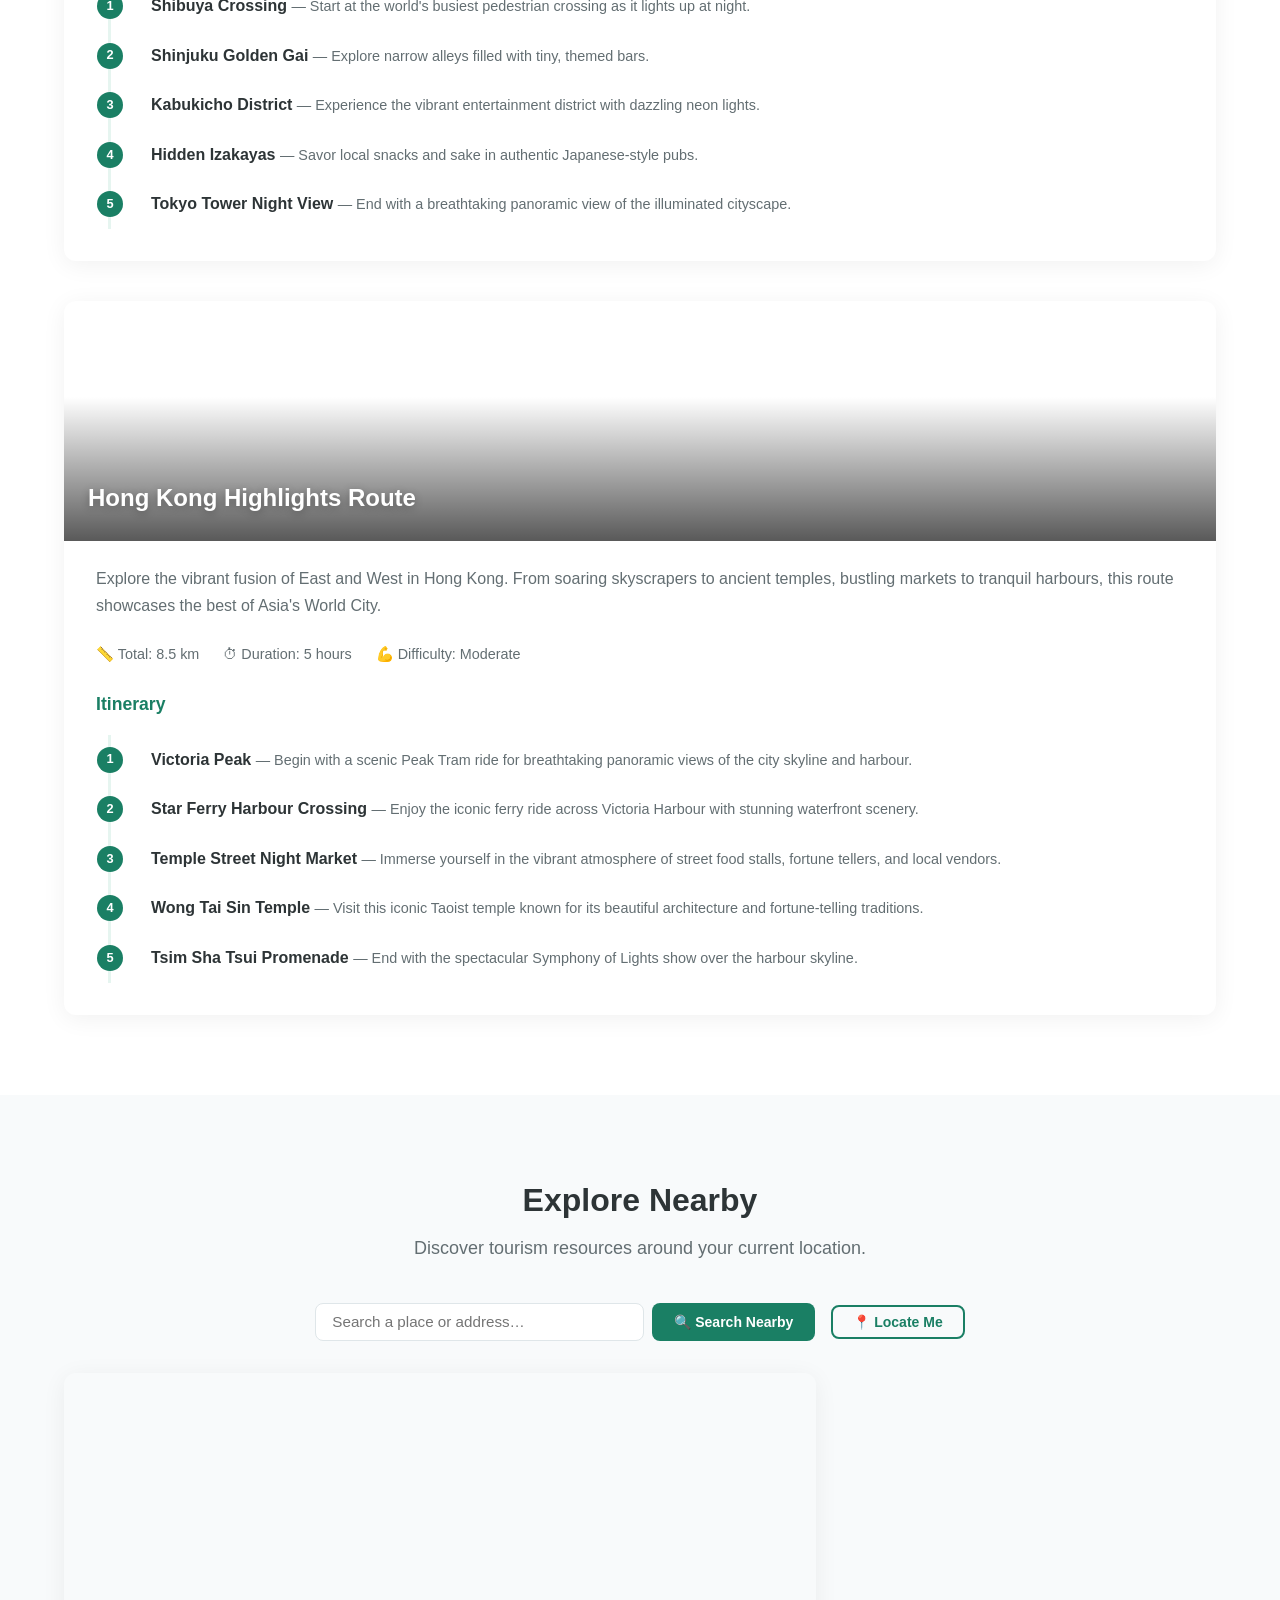
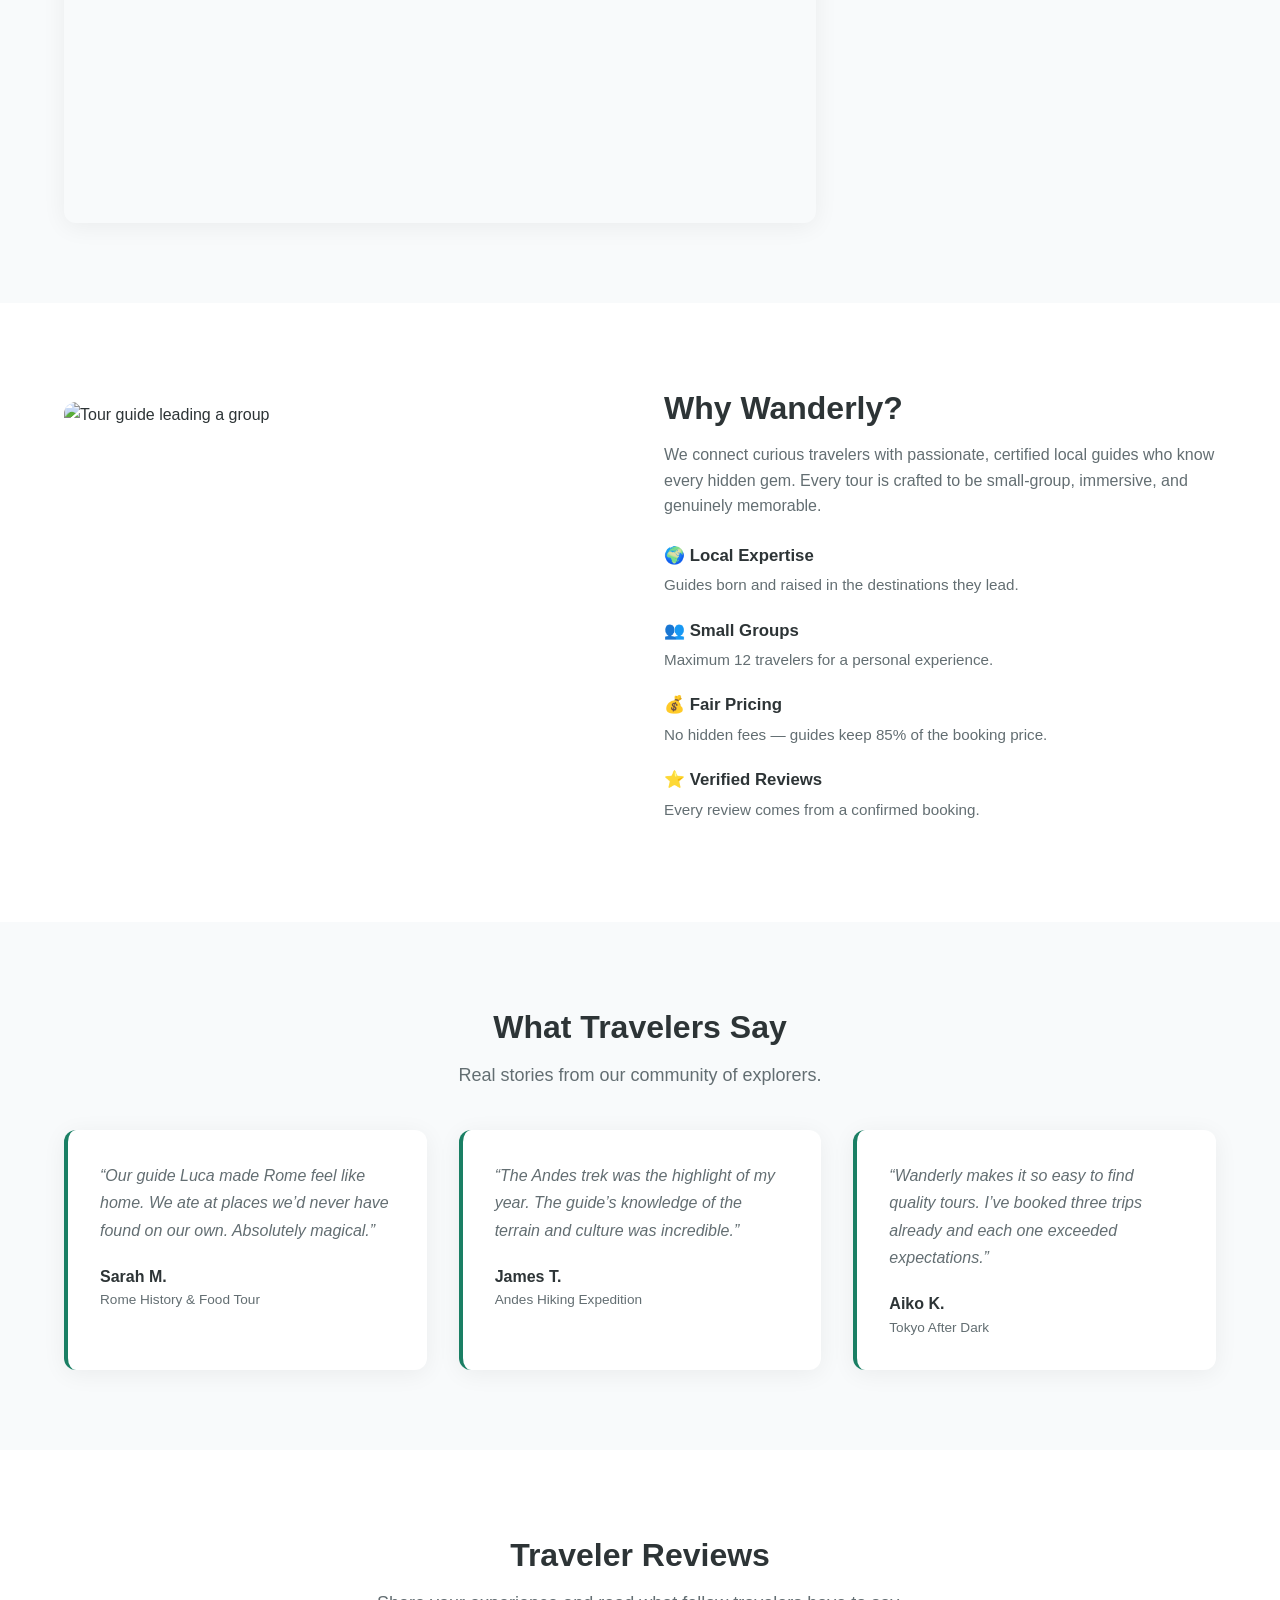
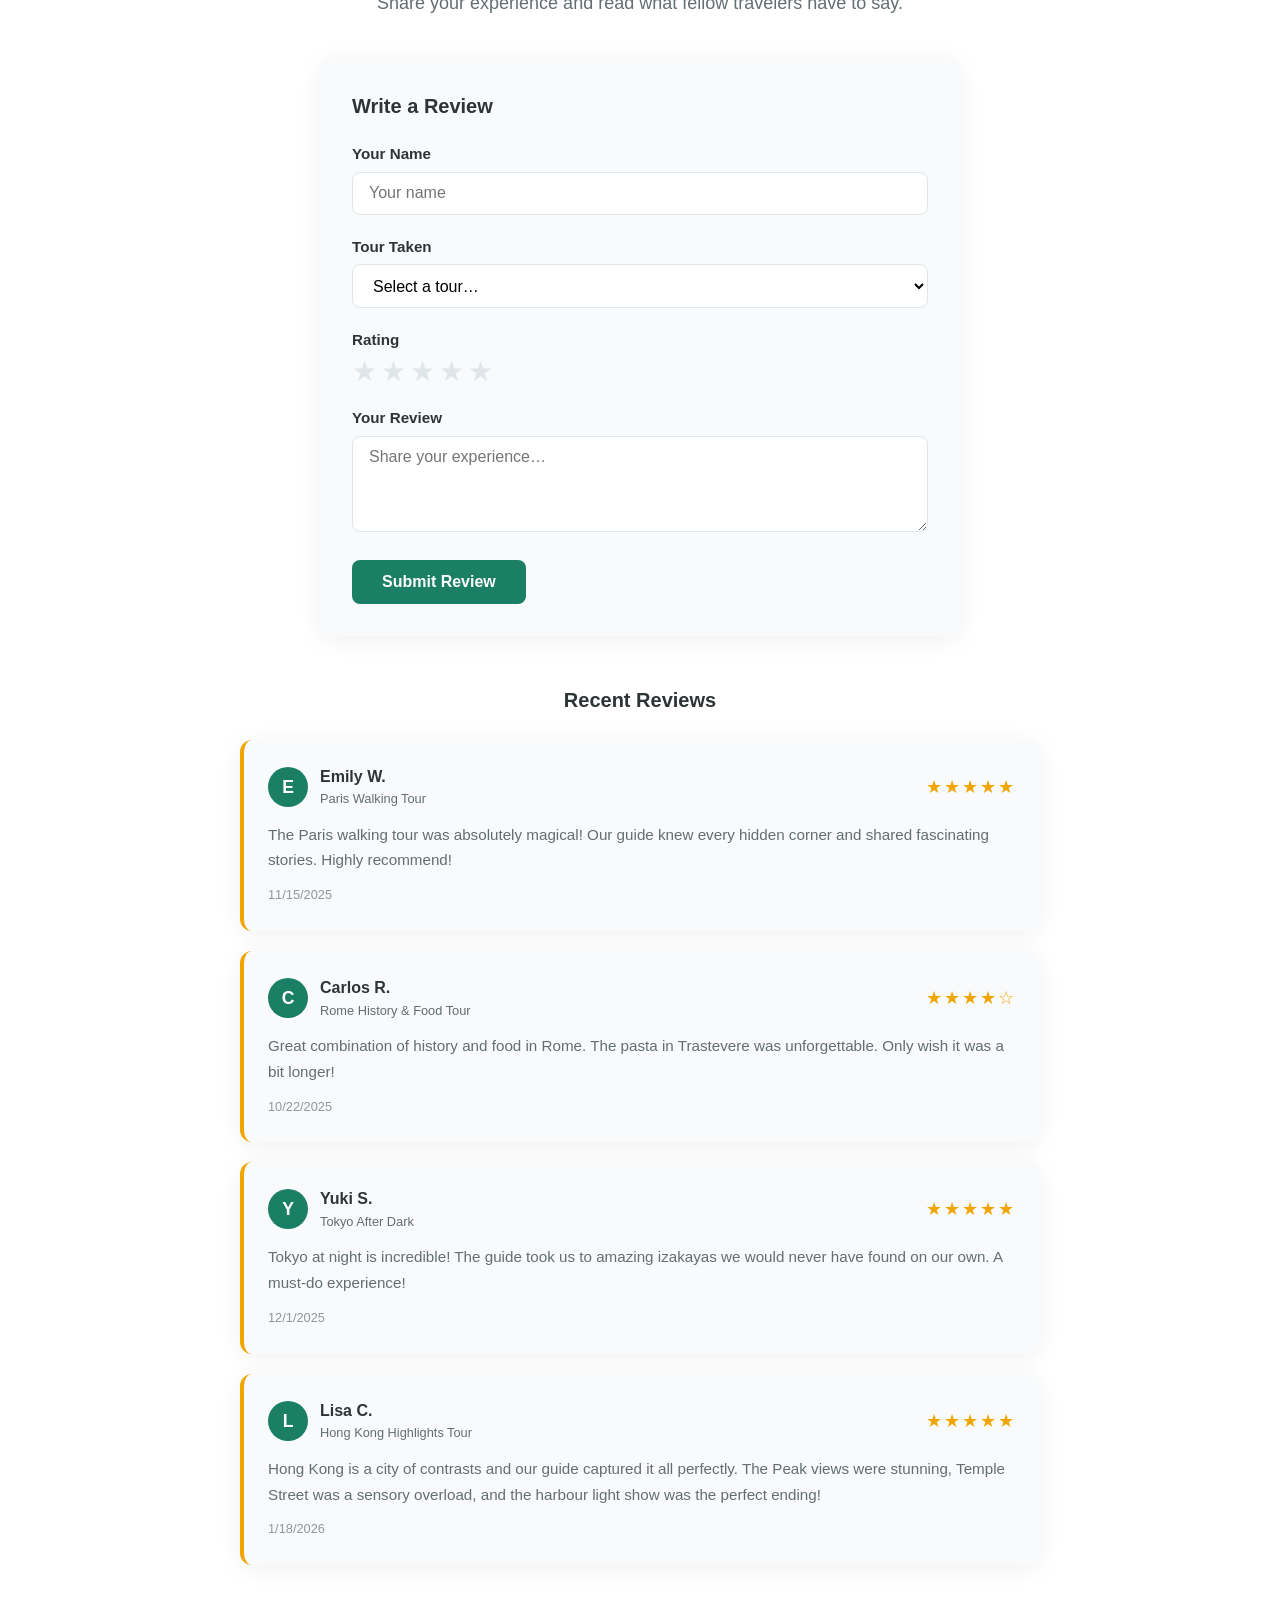
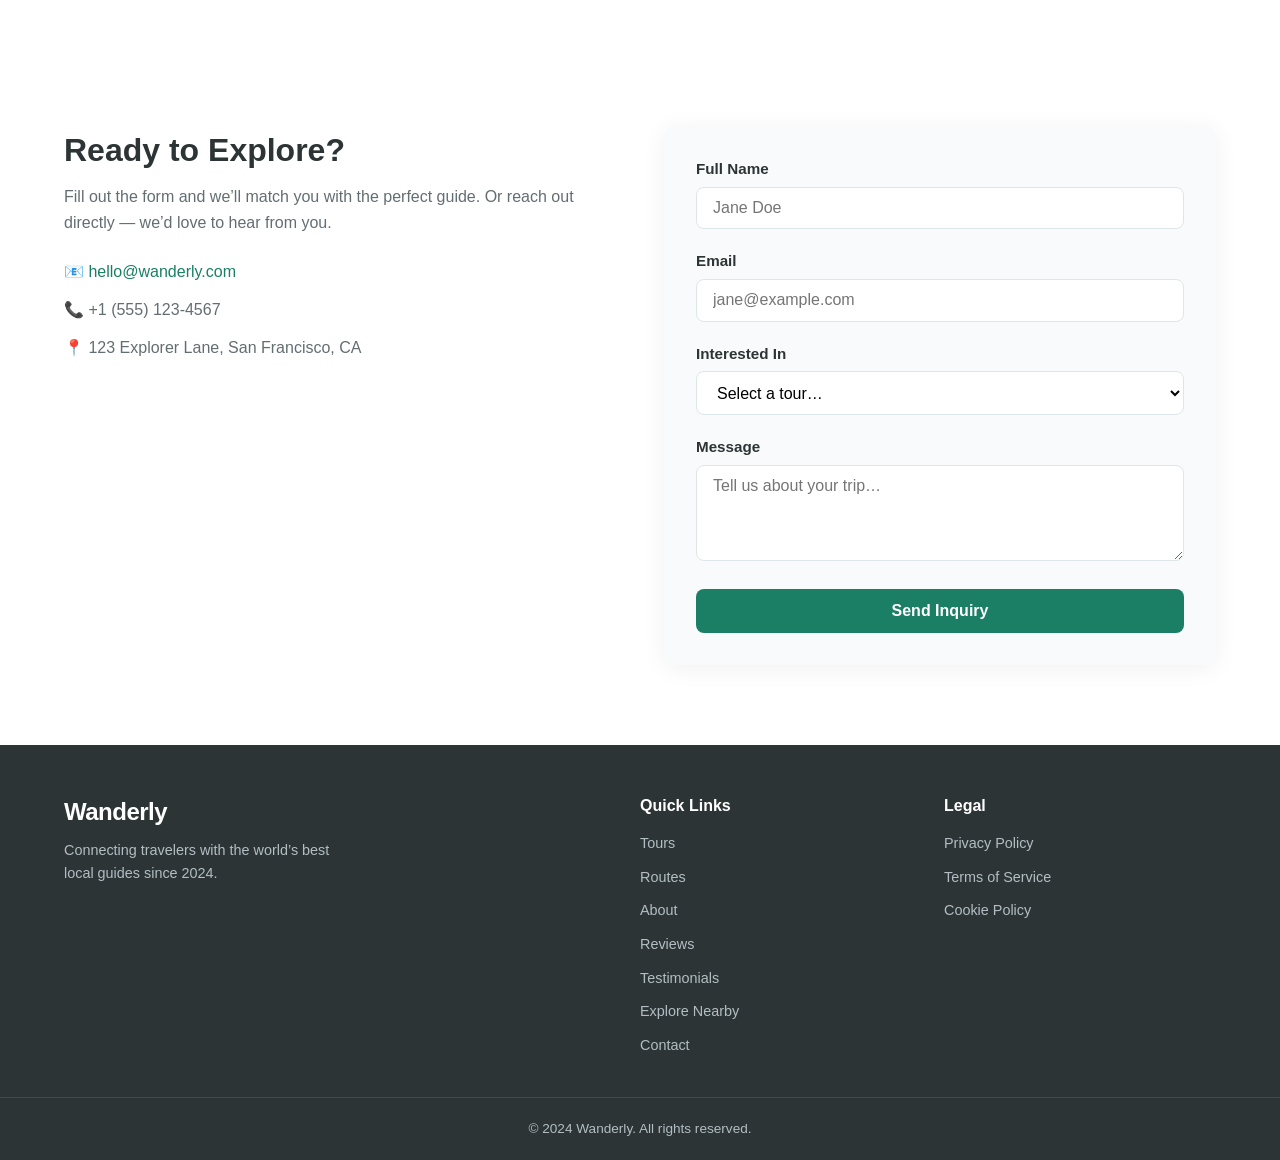
==== commit f2885d93: "Add responsive layout fixes and Hong Kong tourist attractions Agent-Logs-Url: https://github.com/sta" ====
--- a/index.html
+++ b/index.html
@@ -147,6 +147,22 @@
             </div>
           </div>
         </article>
+
+        <!-- Tour Card 7: Hong Kong -->
+        <article class="tour-card">
+          <div class="tour-card-img" style="background-image:url('https://images.unsplash.com/photo-1536599018102-9f803c140fc1?w=600&q=80')">
+            <span class="tour-badge" data-i18n="tours.badge.popular">Popular</span>
+          </div>
+          <div class="tour-card-body">
+            <h3 data-i18n="tours.hongkong.title">Hong Kong Highlights Tour</h3>
+            <p class="tour-meta"><span data-i18n="tours.hongkong.meta">📍 Hong Kong, China</span> <span data-i18n="tours.hongkong.duration">⏱ 5 hours</span></p>
+            <p data-i18n="tours.hongkong.desc">Discover the dazzling skyline from Victoria Peak, ride the iconic Star Ferry across the harbour, and explore vibrant street markets and temples.</p>
+            <div class="tour-footer">
+              <span class="tour-price">$68 <small data-i18n="tours.price.person">/ person</small></span>
+              <a href="#contact" class="btn btn-outline btn-sm" data-i18n="tours.book">Book Now</a>
+            </div>
+          </div>
+        </article>
       </div>
     </div>
   </section>
@@ -228,6 +244,31 @@
                 <li><strong data-i18n="routes.tokyo.stop3.name">Kabukicho District</strong> <span data-i18n="routes.tokyo.stop3.desc">— Experience the vibrant entertainment district with dazzling neon lights.</span></li>
                 <li><strong data-i18n="routes.tokyo.stop4.name">Hidden Izakayas</strong> <span data-i18n="routes.tokyo.stop4.desc">— Savor local snacks and sake in authentic Japanese-style pubs.</span></li>
                 <li><strong data-i18n="routes.tokyo.stop5.name">Tokyo Tower Night View</strong> <span data-i18n="routes.tokyo.stop5.desc">— End with a breathtaking panoramic view of the illuminated cityscape.</span></li>
+              </ol>
+            </div>
+          </div>
+        </article>
+
+        <!-- Route 4: Hong Kong -->
+        <article class="route-card" id="route-hongkong">
+          <div class="route-card-header" style="background-image:url('https://images.unsplash.com/photo-1536599018102-9f803c140fc1?w=800&q=80')">
+            <h3 data-i18n="routes.hongkong.title">Hong Kong Highlights Route</h3>
+          </div>
+          <div class="route-card-body">
+            <p class="route-intro" data-i18n="routes.hongkong.intro">Explore the vibrant fusion of East and West in Hong Kong. From soaring skyscrapers to ancient temples, bustling markets to tranquil harbours, this route showcases the best of Asia's World City.</p>
+            <div class="route-details">
+              <div class="route-meta-info">
+                <span data-i18n="routes.hongkong.distance">📏 Total: 8.5 km</span>
+                <span data-i18n="routes.hongkong.time">⏱ Duration: 5 hours</span>
+                <span data-i18n="routes.hongkong.difficulty">💪 Difficulty: Moderate</span>
+              </div>
+              <h4 data-i18n="routes.itinerary">Itinerary</h4>
+              <ol class="route-stops">
+                <li><strong data-i18n="routes.hongkong.stop1.name">Victoria Peak</strong> <span data-i18n="routes.hongkong.stop1.desc">— Begin with a scenic Peak Tram ride for breathtaking panoramic views of the city skyline and harbour.</span></li>
+                <li><strong data-i18n="routes.hongkong.stop2.name">Star Ferry Harbour Crossing</strong> <span data-i18n="routes.hongkong.stop2.desc">— Enjoy the iconic ferry ride across Victoria Harbour with stunning waterfront scenery.</span></li>
+                <li><strong data-i18n="routes.hongkong.stop3.name">Temple Street Night Market</strong> <span data-i18n="routes.hongkong.stop3.desc">— Immerse yourself in the vibrant atmosphere of street food stalls, fortune tellers, and local vendors.</span></li>
+                <li><strong data-i18n="routes.hongkong.stop4.name">Wong Tai Sin Temple</strong> <span data-i18n="routes.hongkong.stop4.desc">— Visit this iconic Taoist temple known for its beautiful architecture and fortune-telling traditions.</span></li>
+                <li><strong data-i18n="routes.hongkong.stop5.name">Tsim Sha Tsui Promenade</strong> <span data-i18n="routes.hongkong.stop5.desc">— End with the spectacular Symphony of Lights show over the harbour skyline.</span></li>
               </ol>
             </div>
           </div>
@@ -350,6 +391,7 @@
               <option value="tokyo" data-i18n="tours.tokyo.title">Tokyo After Dark</option>
               <option value="bali" data-i18n="tours.bali.title">Bali Rice Terrace Walk</option>
               <option value="marrakech" data-i18n="tours.marrakech.title">Marrakech Medina Discovery</option>
+              <option value="hongkong" data-i18n="tours.hongkong.title">Hong Kong Highlights Tour</option>
             </select>
           </div>
           <div class="form-group">
@@ -410,6 +452,7 @@
             <option value="tokyo" data-i18n="tours.tokyo.title">Tokyo After Dark</option>
             <option value="bali" data-i18n="tours.bali.title">Bali Rice Terrace Walk</option>
             <option value="marrakech" data-i18n="tours.marrakech.title">Marrakech Medina Discovery</option>
+            <option value="hongkong" data-i18n="tours.hongkong.title">Hong Kong Highlights Tour</option>
           </select>
         </div>
         <div class="form-group">
--- a/css/styles.css
+++ b/css/styles.css
@@ -33,6 +33,7 @@
 html {
   scroll-behavior: smooth;
   font-size: 16px;
+  overflow-x: hidden;
 }
 
 body {
@@ -41,6 +42,9 @@
   background: var(--color-bg);
   line-height: 1.6;
   -webkit-font-smoothing: antialiased;
+  overflow-x: hidden;
+  width: 100%;
+  min-height: 100vh;
 }
 
 img {
@@ -307,7 +311,7 @@
 
 .tour-grid {
   display: grid;
-  grid-template-columns: repeat(auto-fill, minmax(340px, 1fr));
+  grid-template-columns: repeat(auto-fill, minmax(min(340px, 100%), 1fr));
   gap: 2rem;
   text-align: left;
 }
@@ -442,7 +446,7 @@
 
 .testimonial-grid {
   display: grid;
-  grid-template-columns: repeat(auto-fill, minmax(300px, 1fr));
+  grid-template-columns: repeat(auto-fill, minmax(min(300px, 100%), 1fr));
   gap: 2rem;
   text-align: left;
 }
@@ -1153,4 +1157,73 @@
   .explore-map {
     height: 280px;
   }
-}
+
+  .hero {
+    min-height: 80vh;
+    padding: 5rem 1rem 3rem;
+  }
+
+  .hero h1 {
+    font-size: clamp(1.75rem, 5vw, 2.5rem);
+  }
+
+  .route-card-body {
+    padding: 1.25rem 1.25rem 1.5rem;
+  }
+
+  .route-stops li {
+    padding: 0.5rem 0 0.5rem 2rem;
+  }
+
+  .container {
+    padding: 0 1rem;
+  }
+}
+
+@media (max-width: 480px) {
+  .hero {
+    min-height: 70vh;
+    padding: 4.5rem 0.75rem 2.5rem;
+  }
+
+  .hero .btn-primary {
+    font-size: 1rem;
+    padding: 0.75rem 1.75rem;
+  }
+
+  .section-title {
+    font-size: 1.35rem;
+  }
+
+  .section-subtitle {
+    font-size: 1rem;
+  }
+
+  .tour-card-img {
+    height: 180px;
+  }
+
+  .tour-card-body {
+    padding: 1.25rem;
+  }
+
+  .route-card-header {
+    height: 150px;
+  }
+
+  .route-card-header h3 {
+    font-size: 1.2rem;
+  }
+
+  .review-form-wrap {
+    padding: 1.25rem;
+  }
+
+  .contact-form {
+    padding: 1.25rem;
+  }
+
+  .explore-map {
+    height: 220px;
+  }
+}
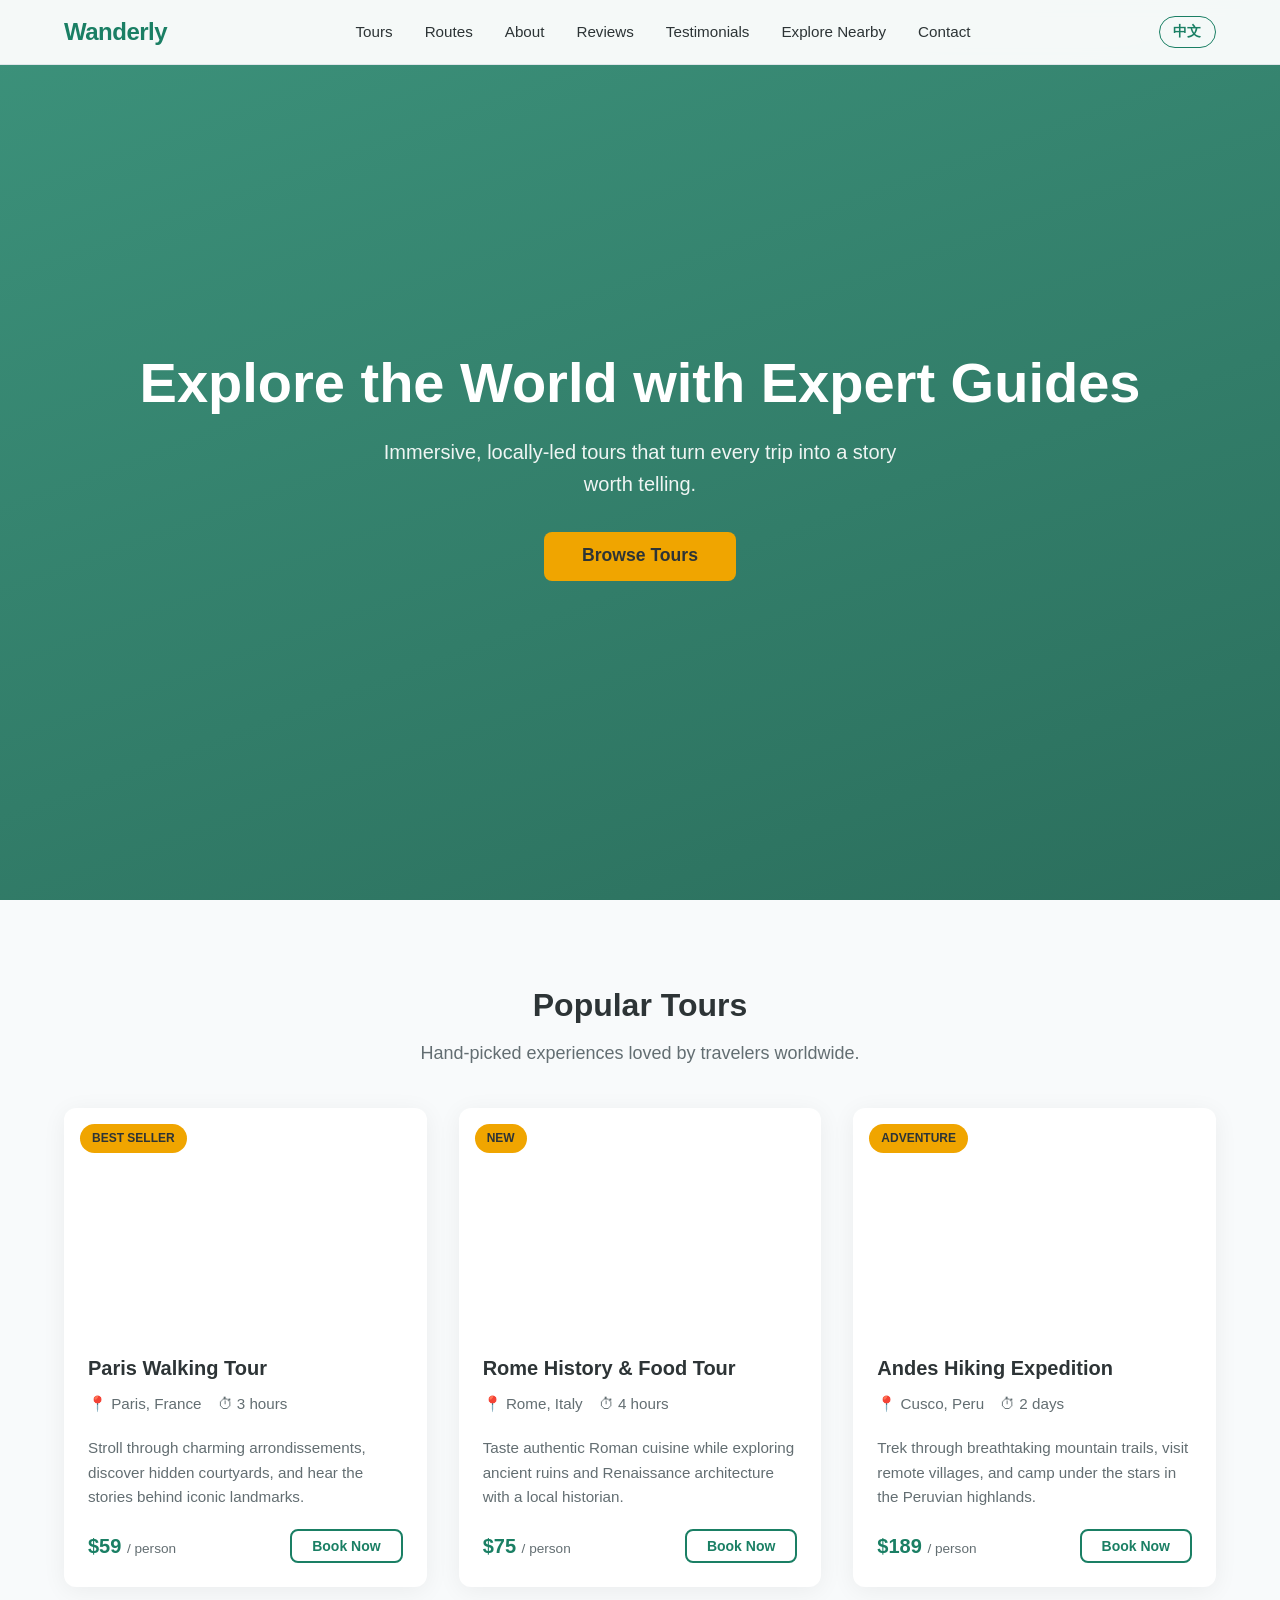
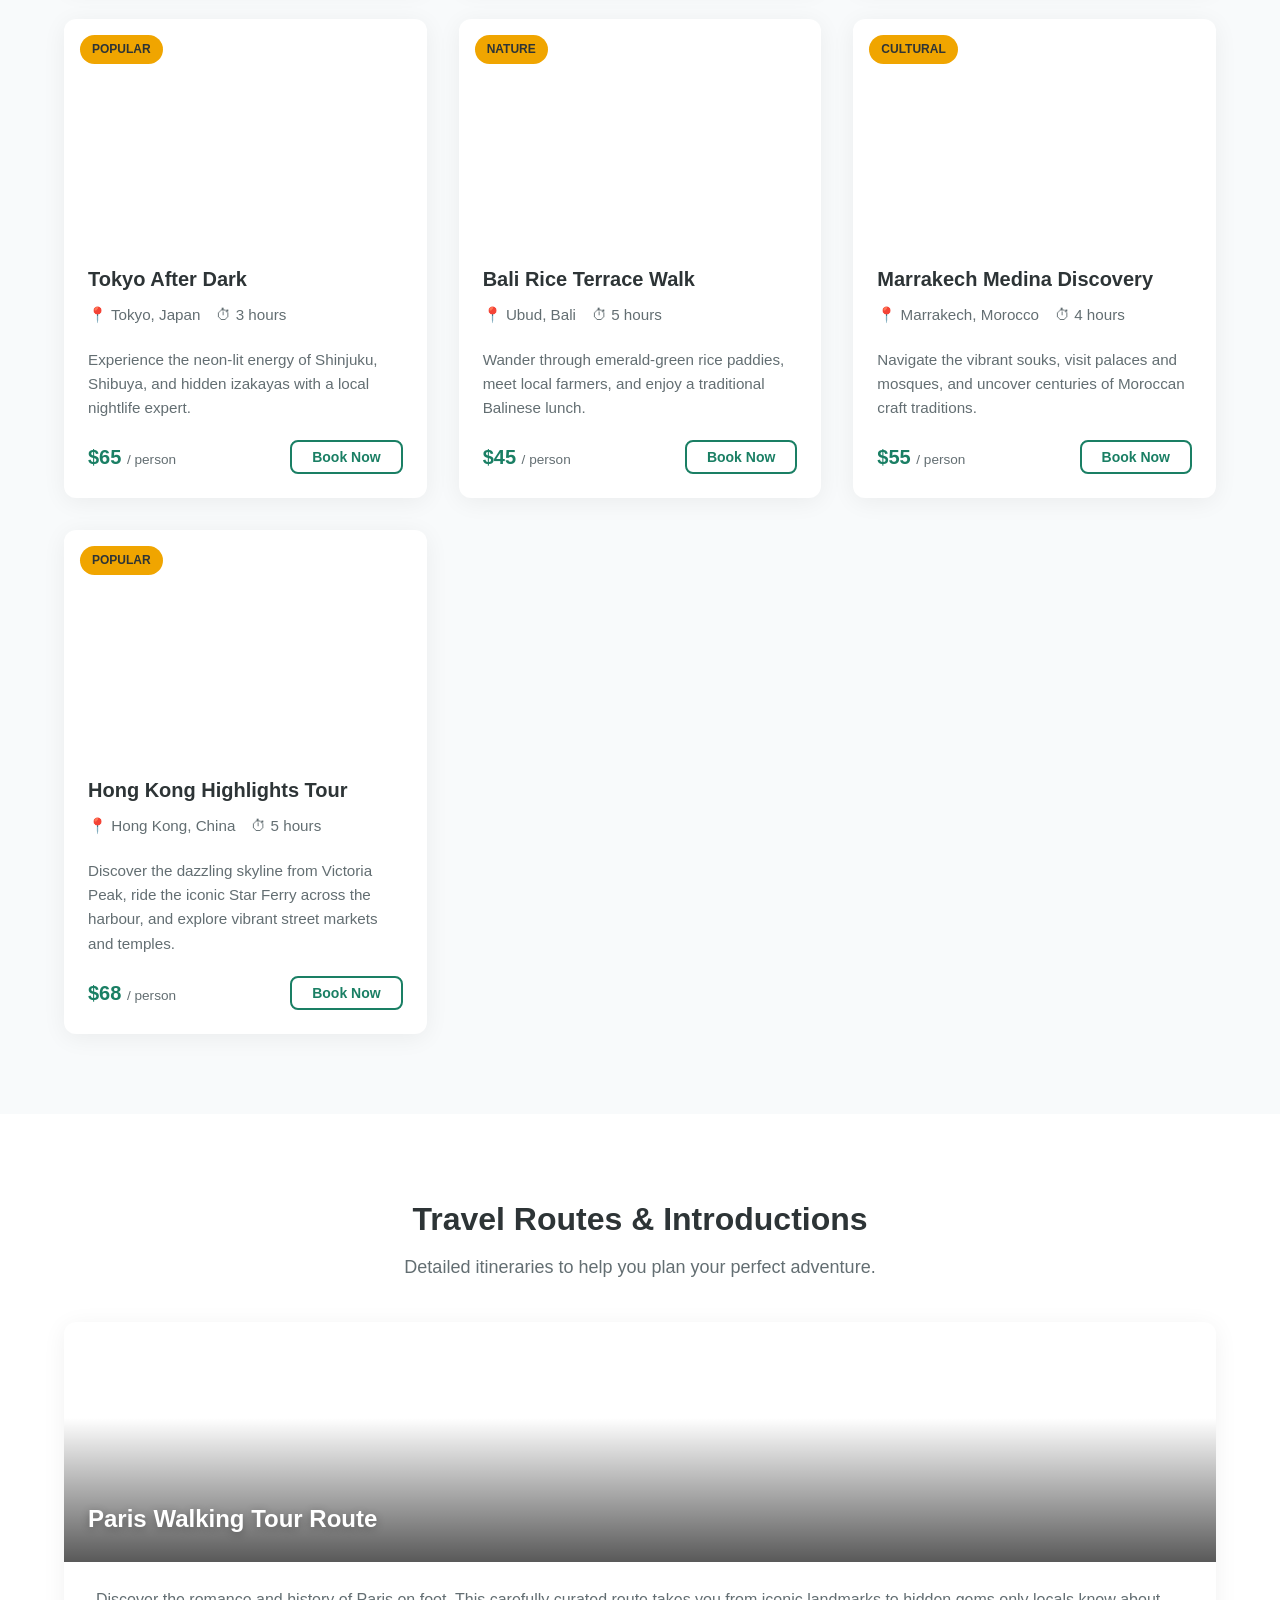
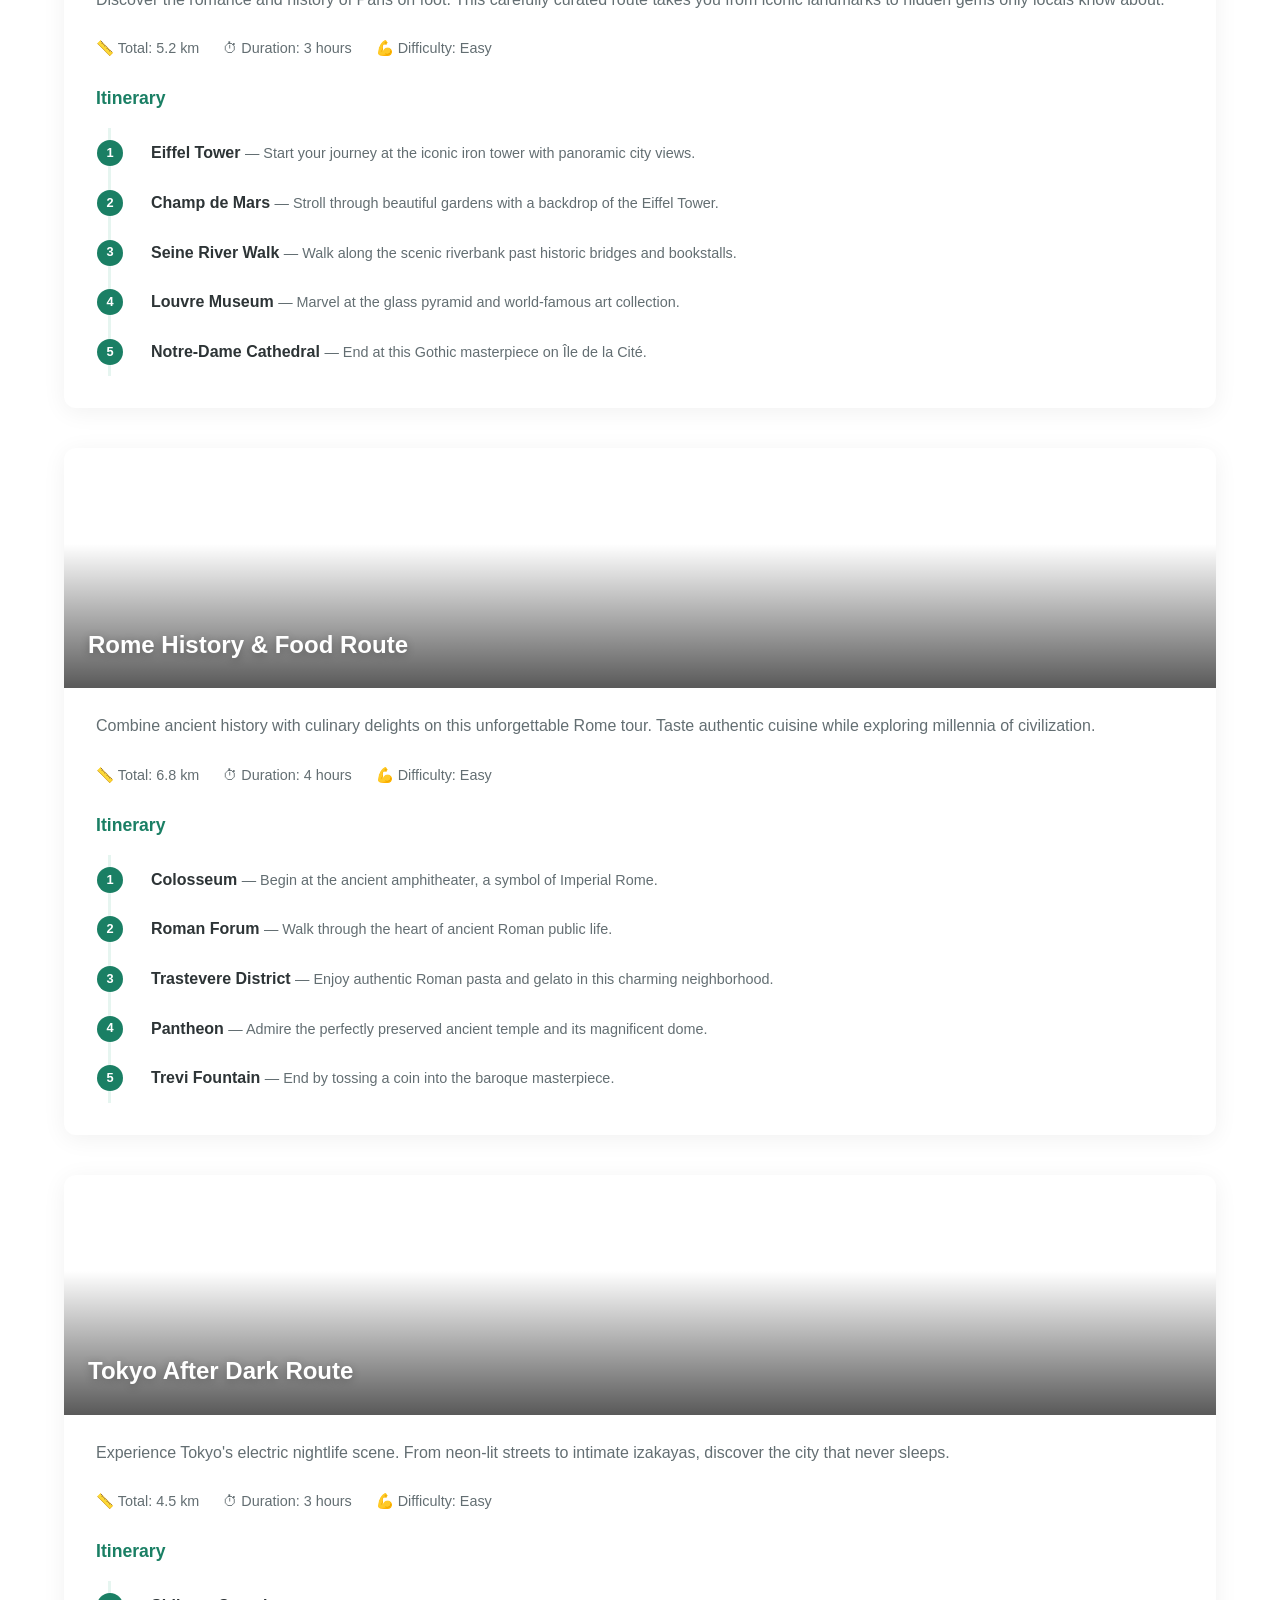
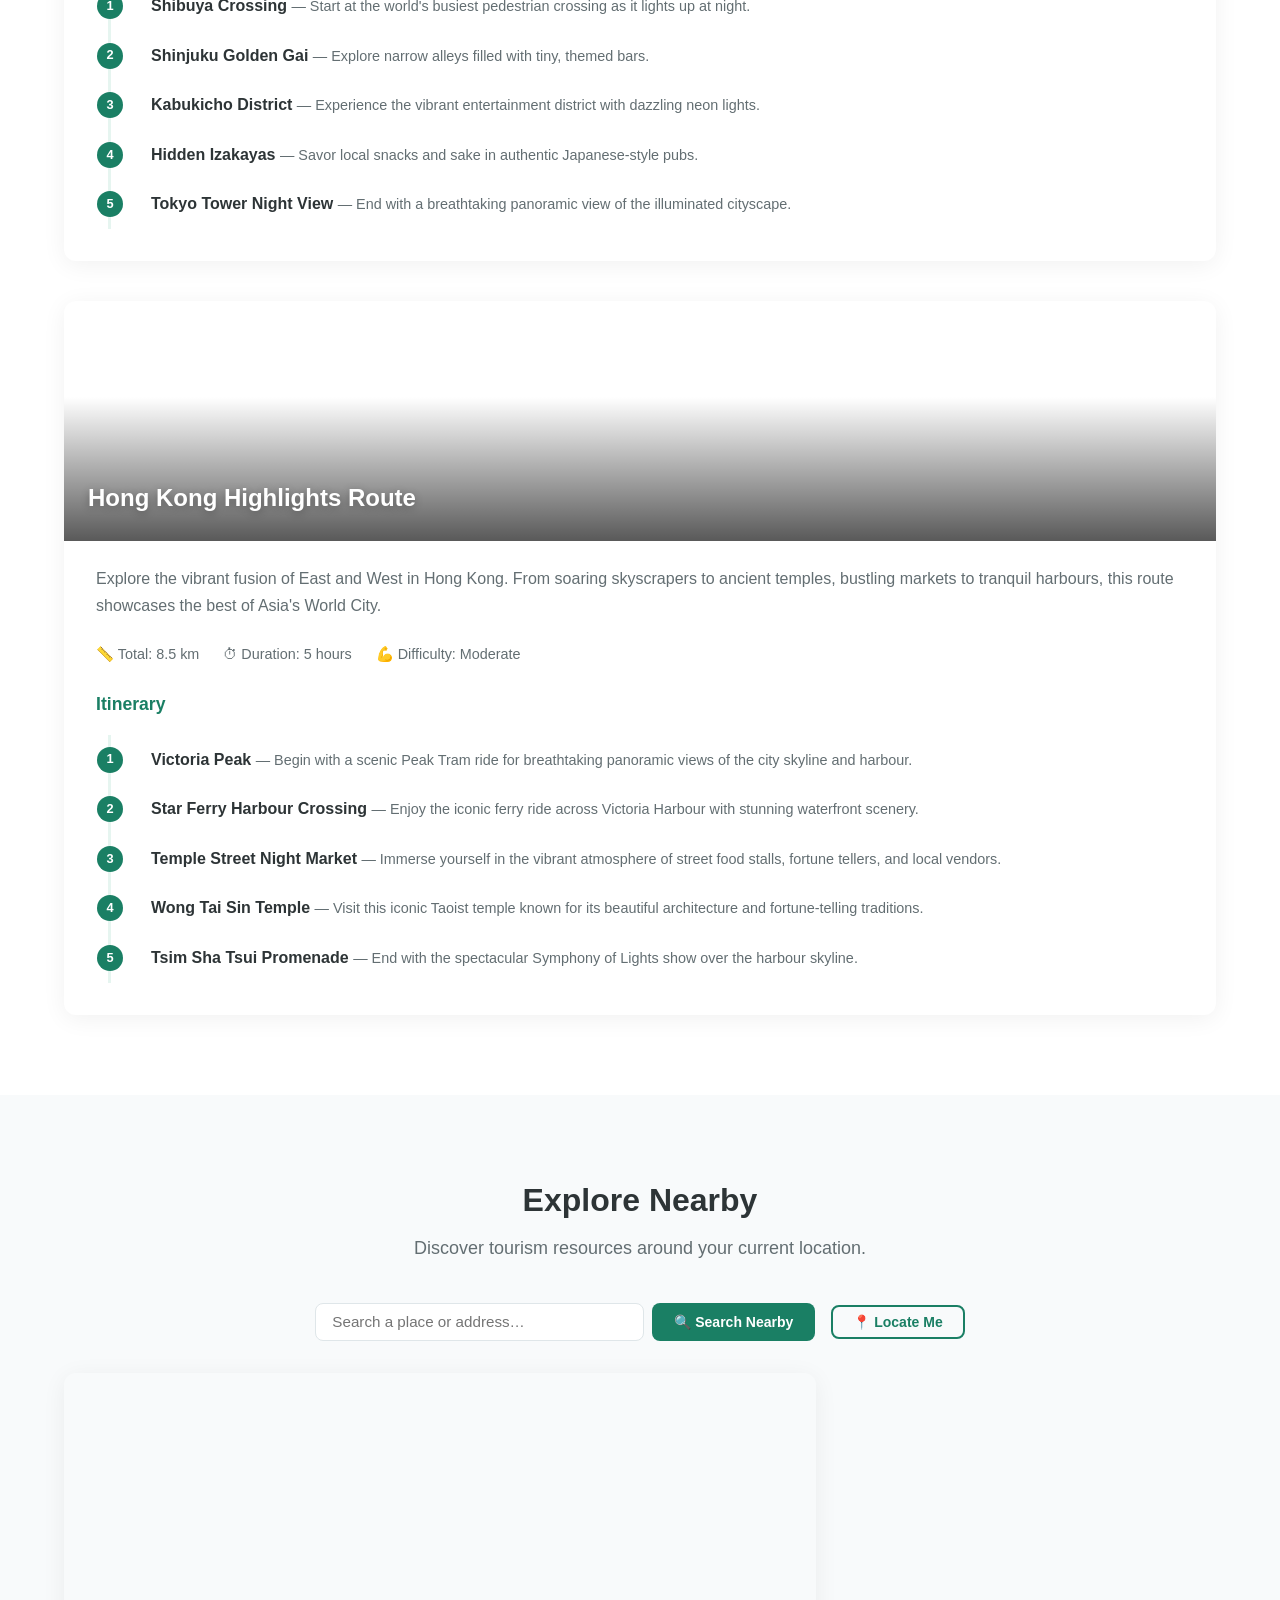
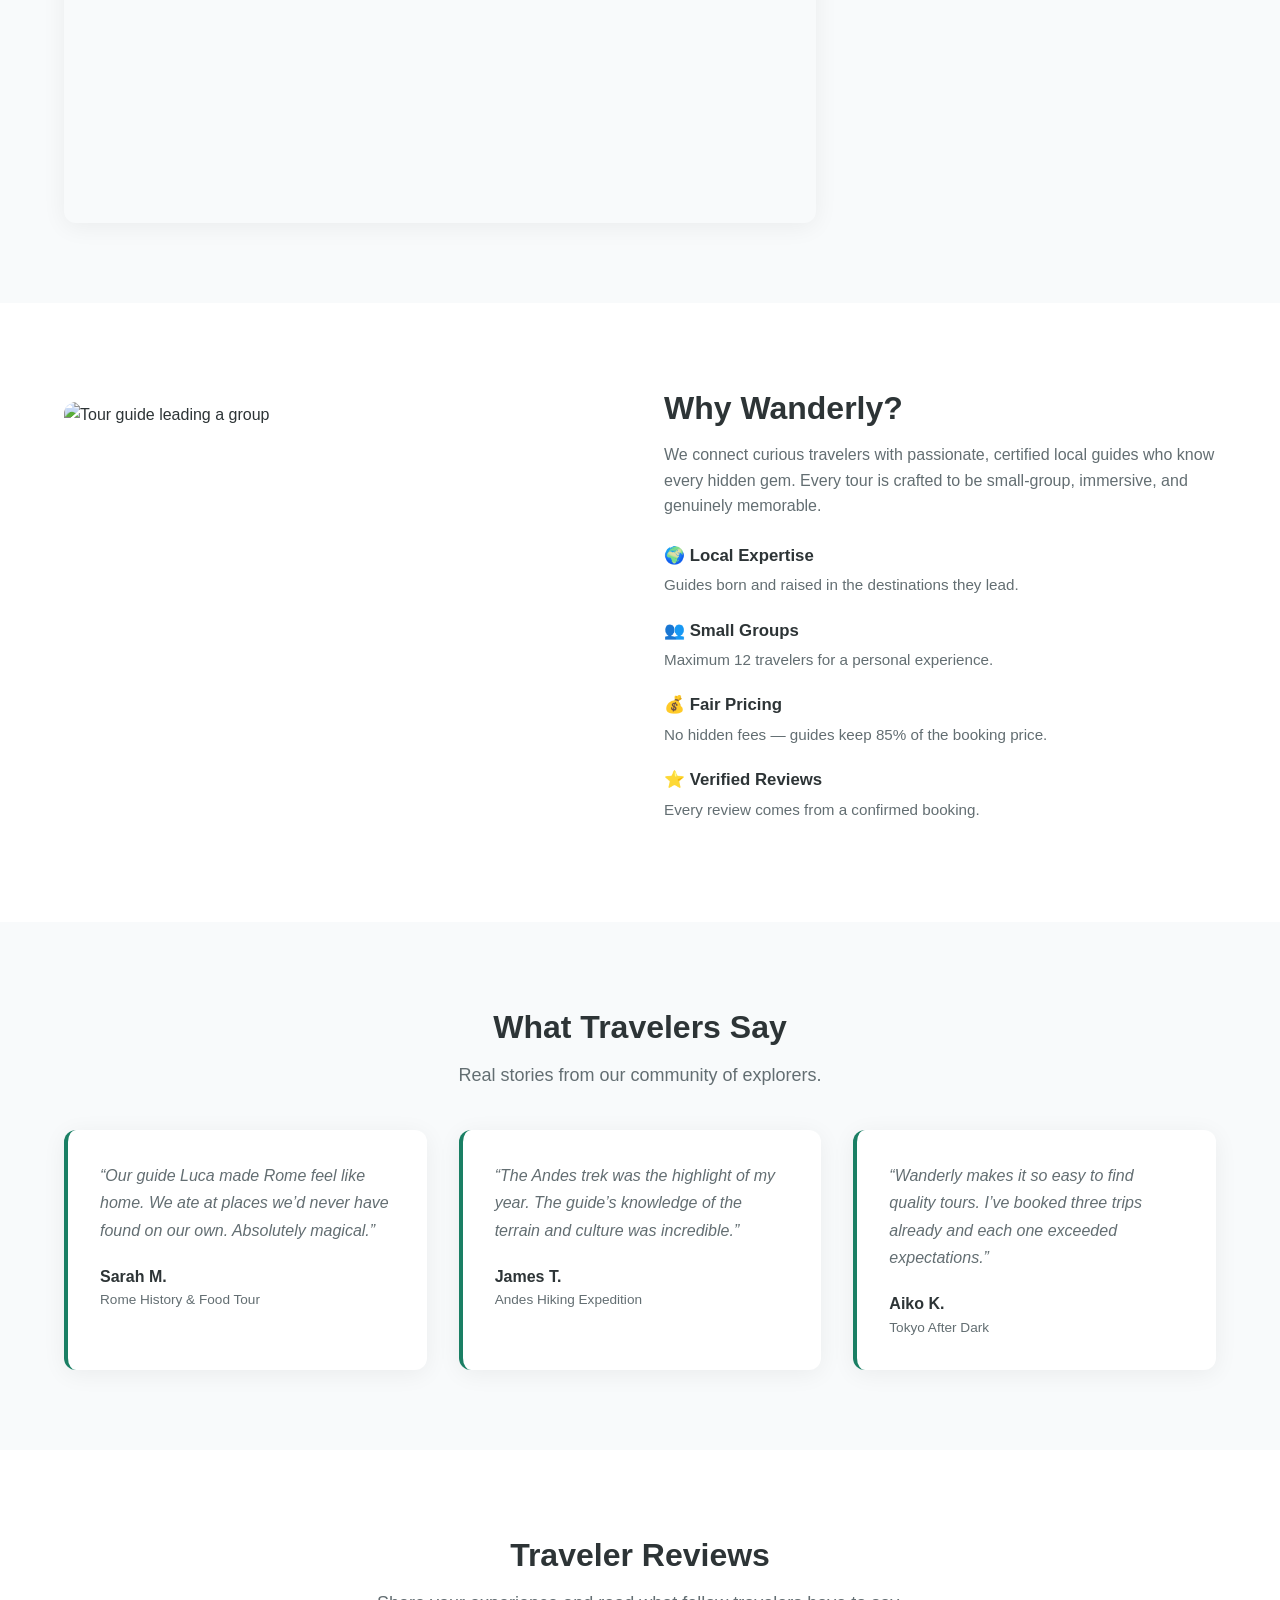
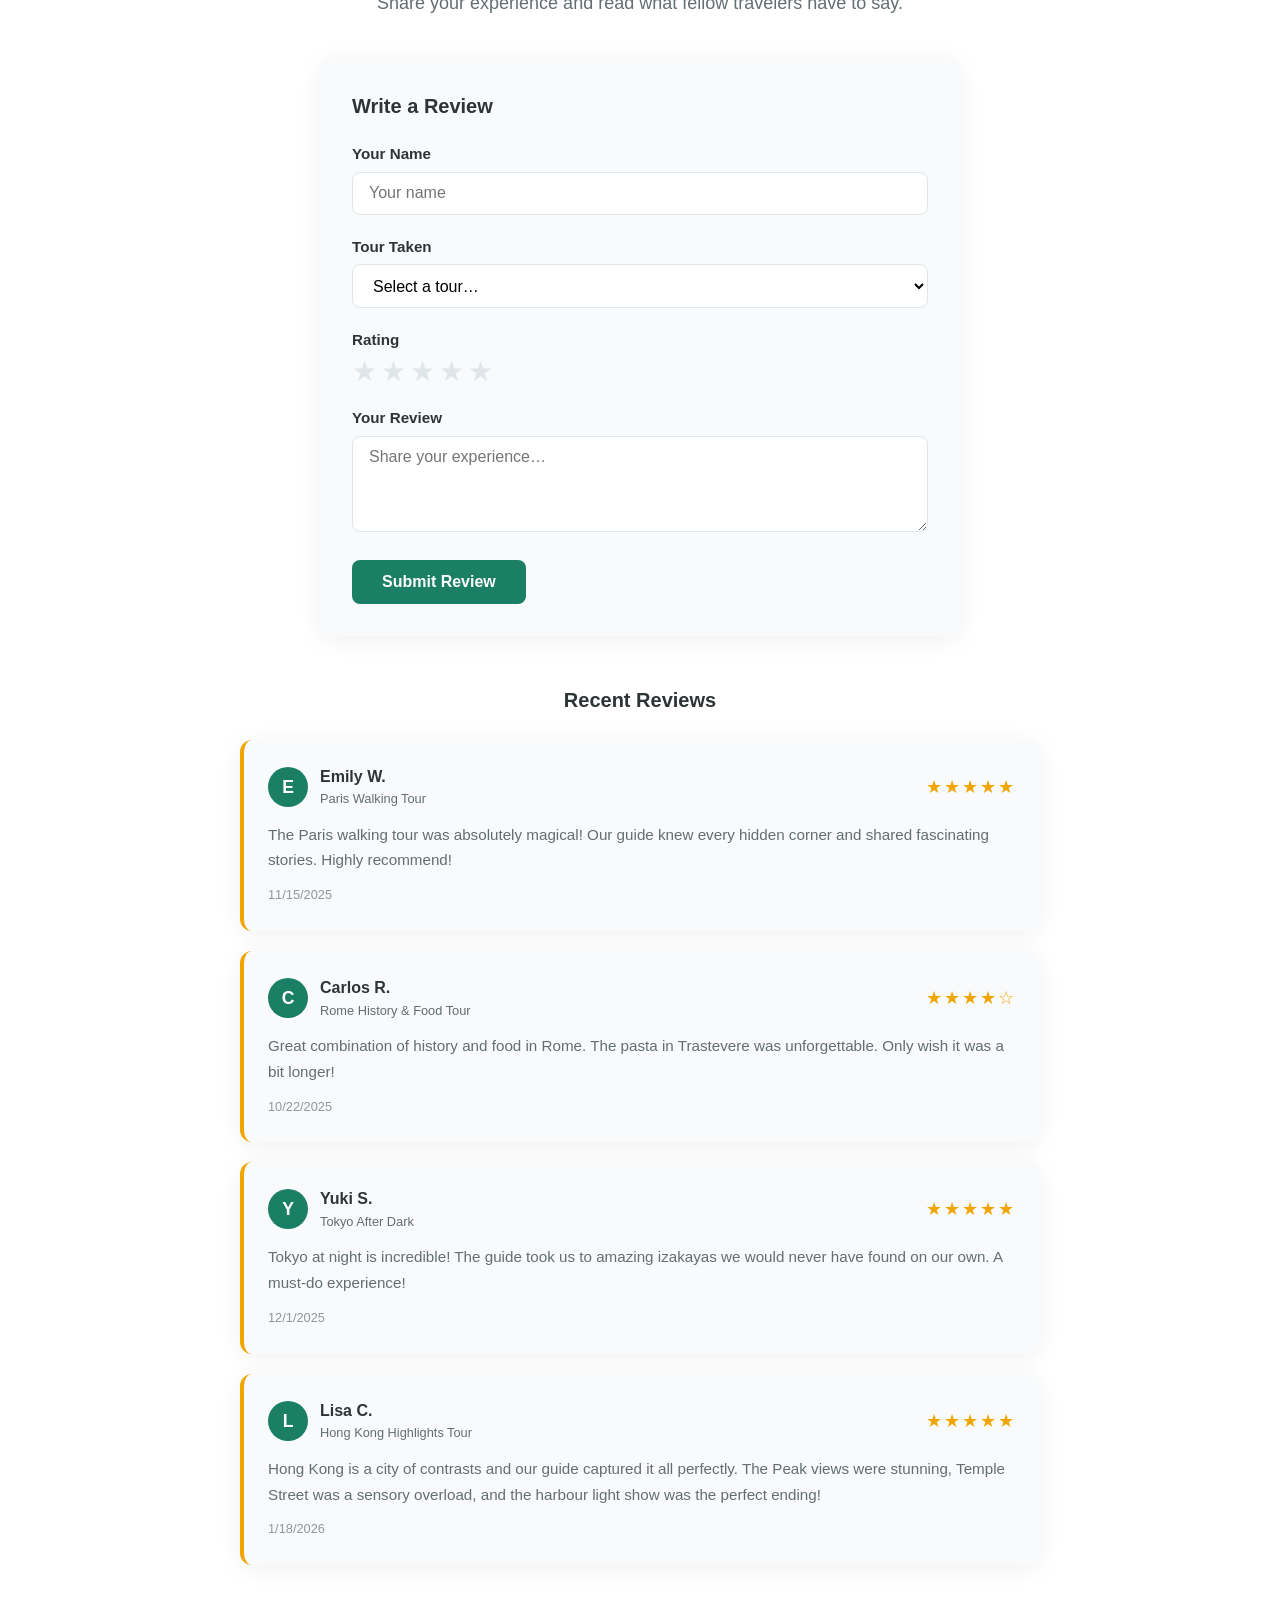
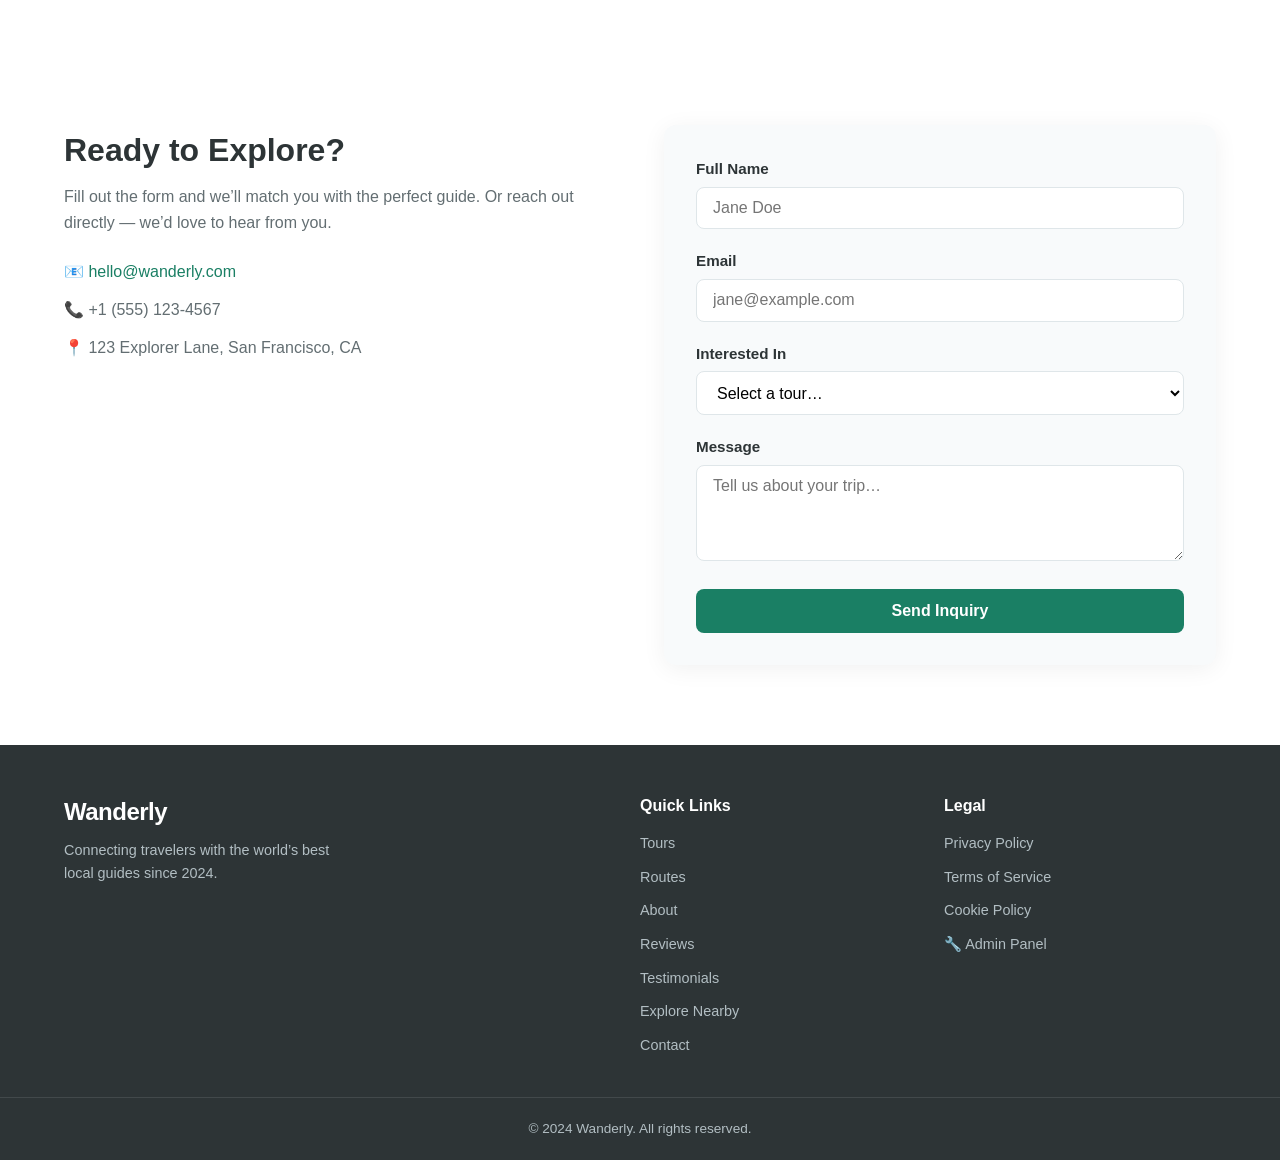
==== commit 804d64e2: "Add admin panel for database management with CRUD for tours, reviews, and inquiries Agent-Logs-Url: " ====
--- a/index.html
+++ b/index.html
@@ -489,6 +489,7 @@
           <li><a href="#" data-i18n="footer.privacy">Privacy Policy</a></li>
           <li><a href="#" data-i18n="footer.terms">Terms of Service</a></li>
           <li><a href="#" data-i18n="footer.cookies">Cookie Policy</a></li>
+          <li><a href="admin.html">🔧 Admin Panel</a></li>
         </ul>
       </div>
     </div>
